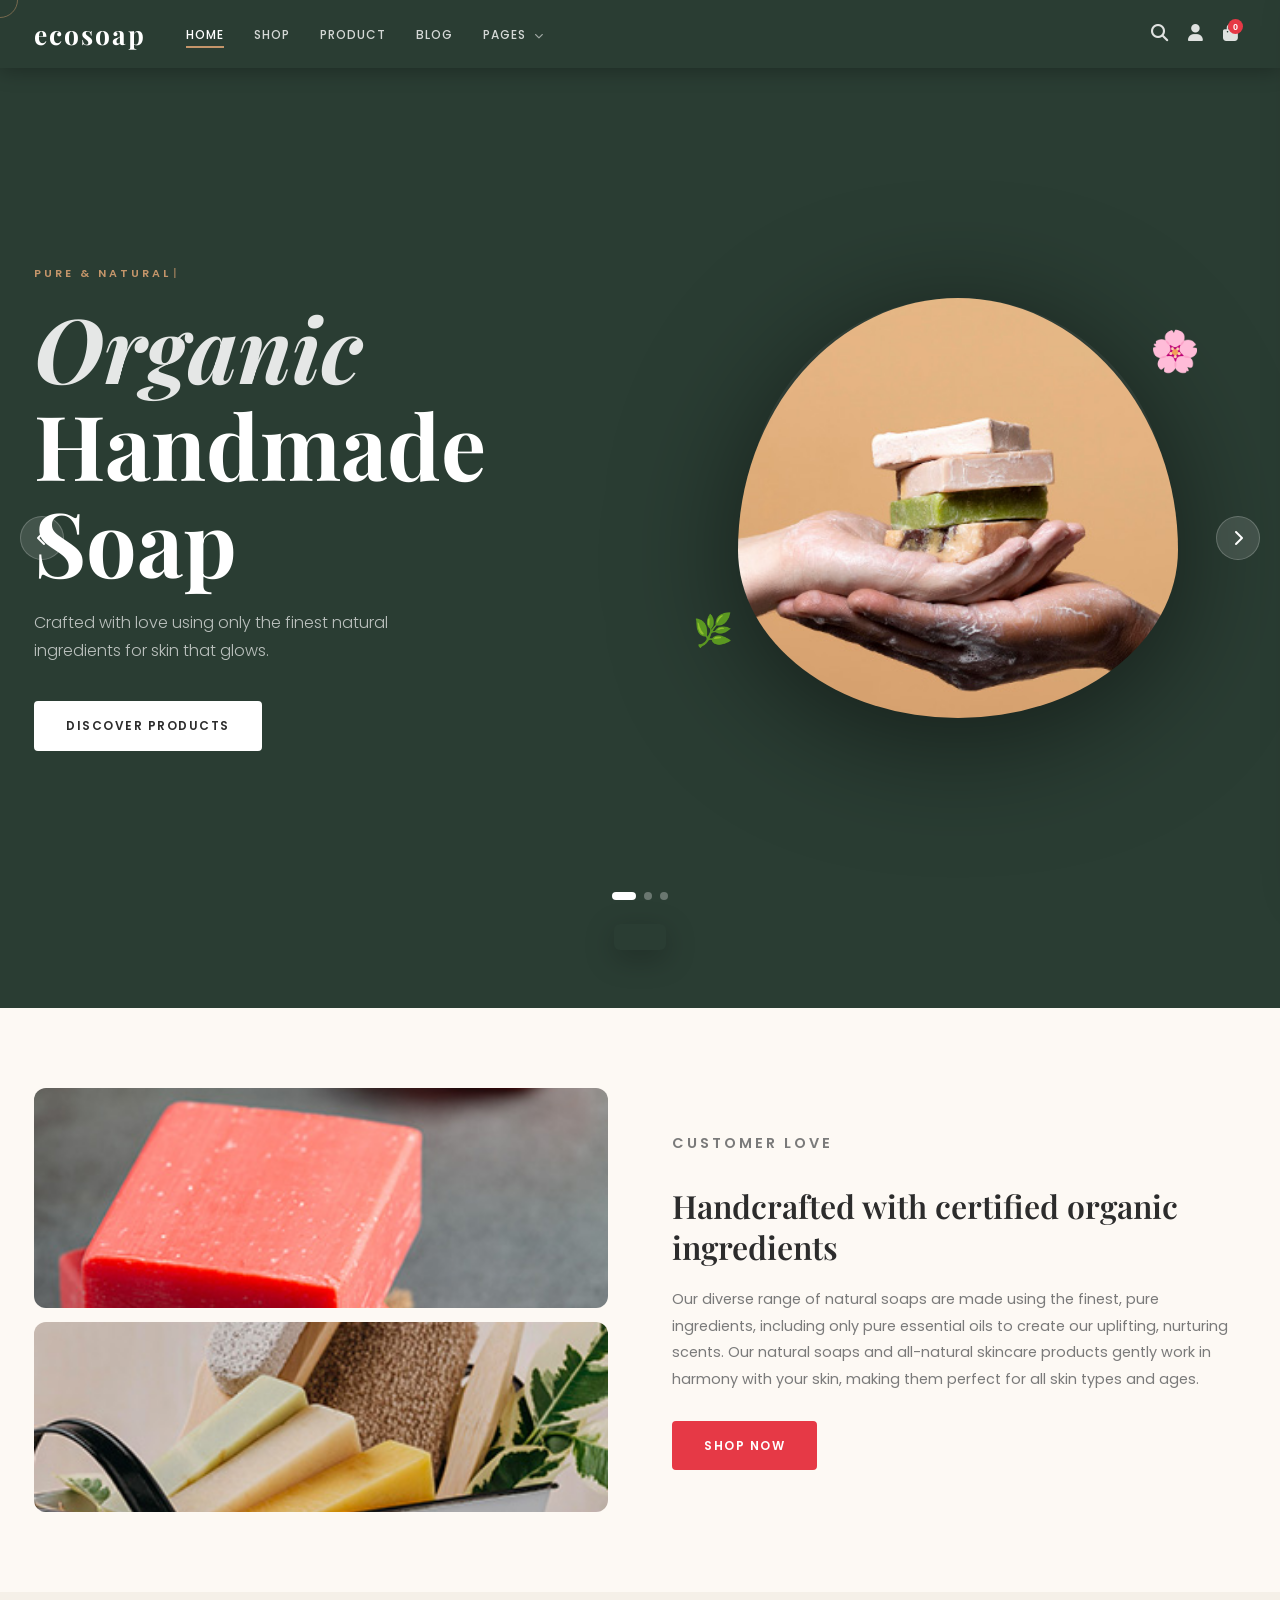
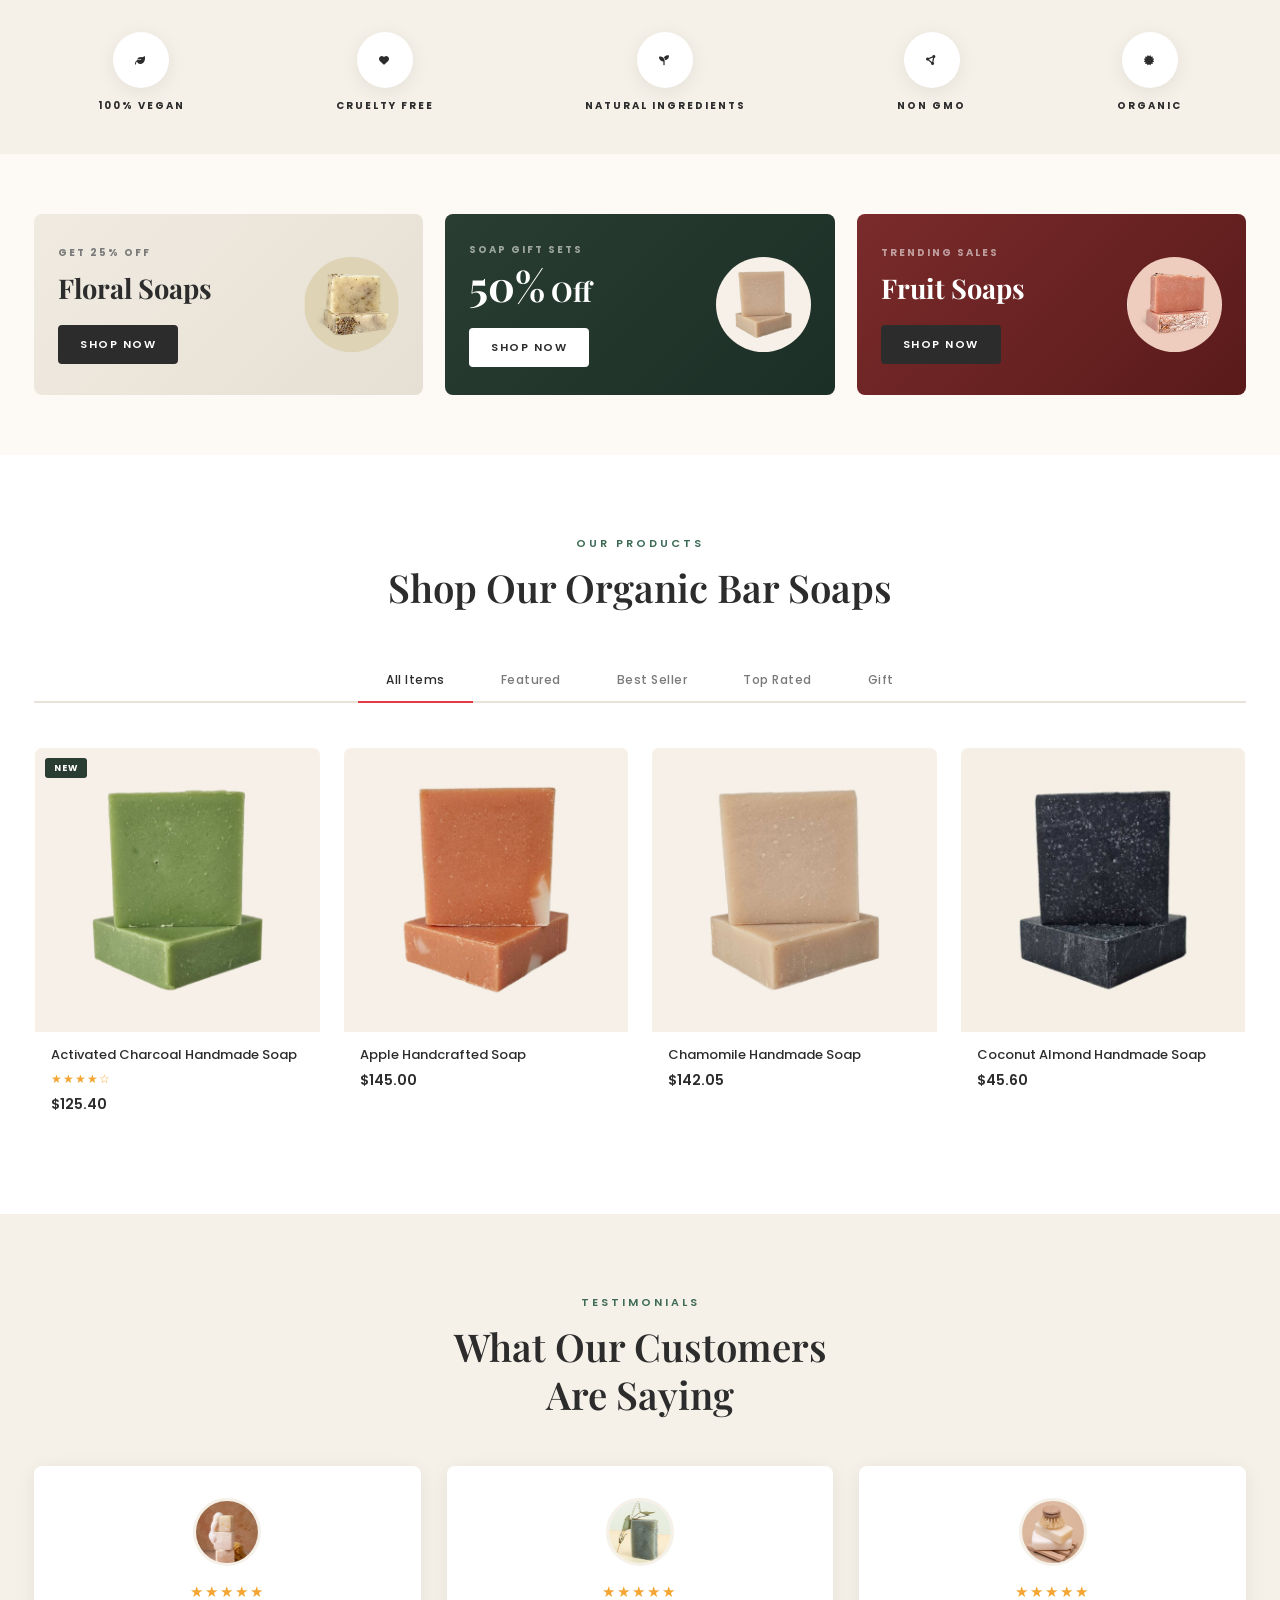
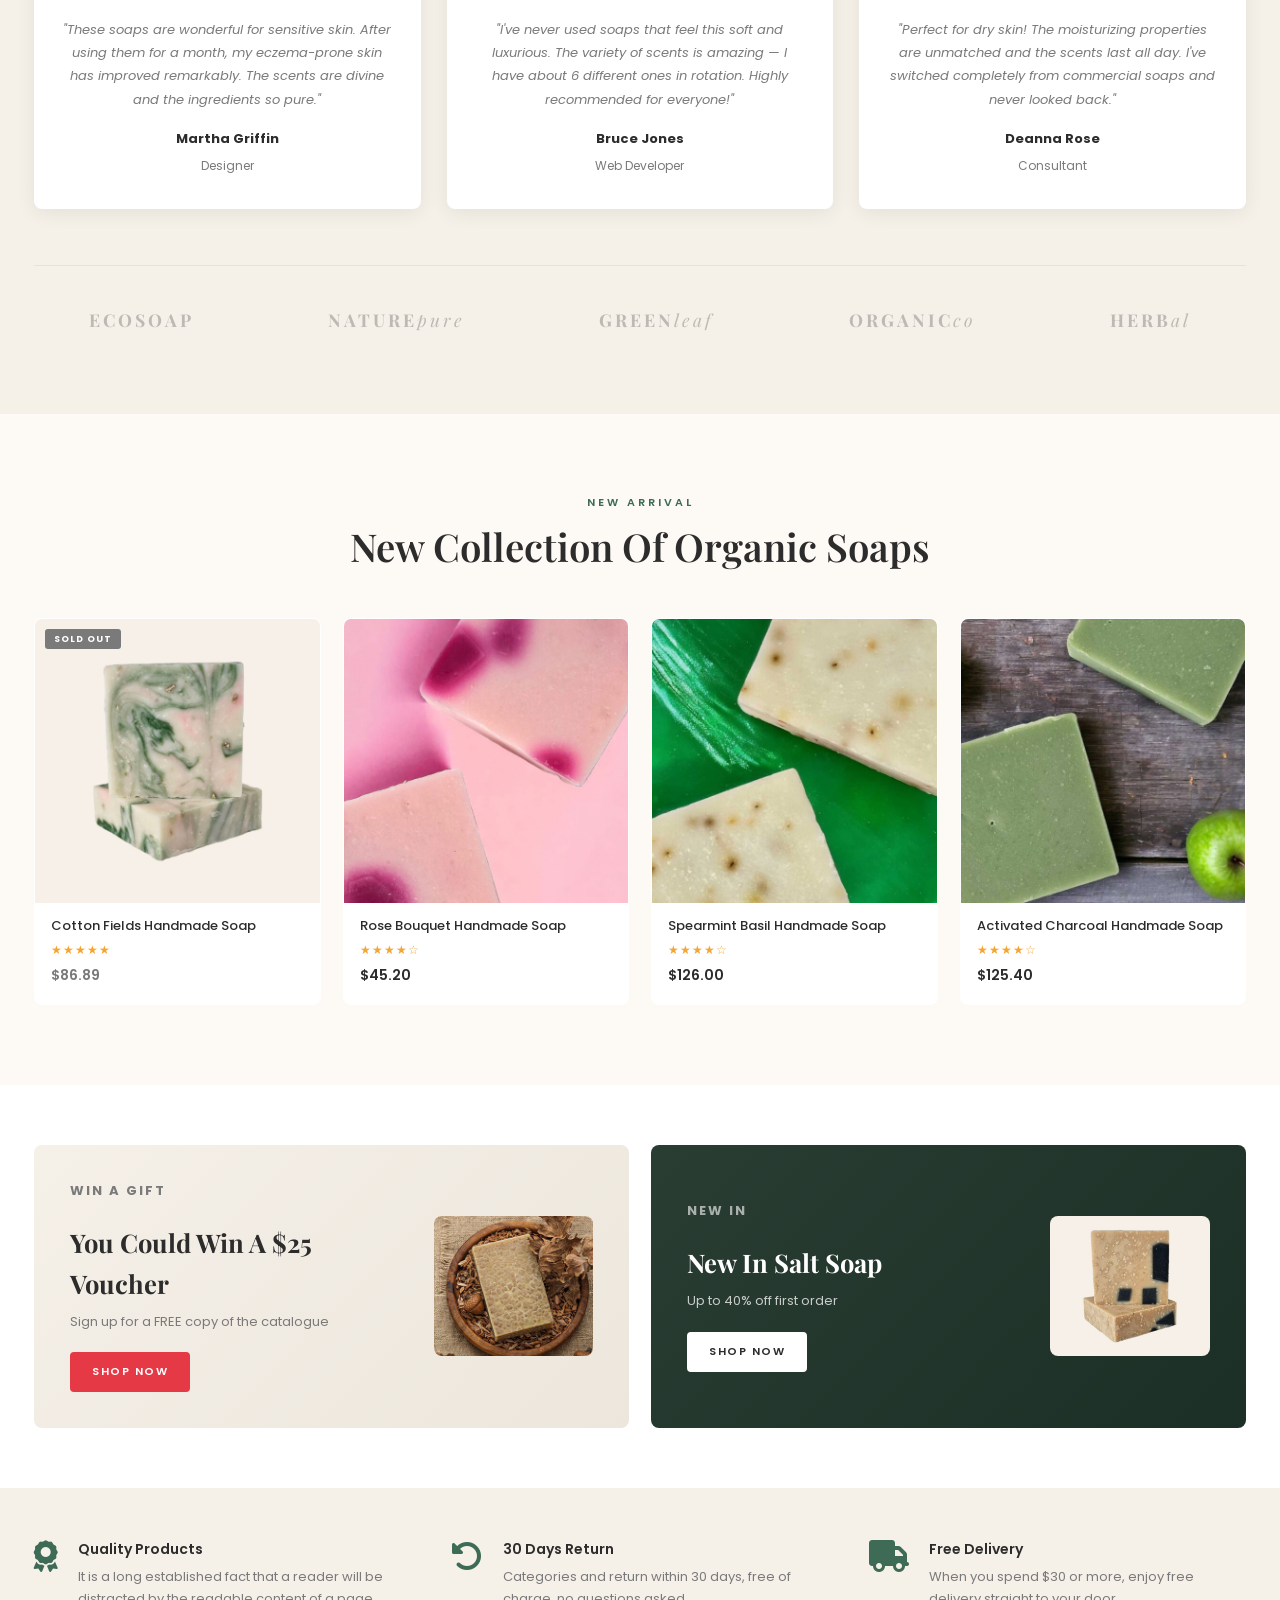
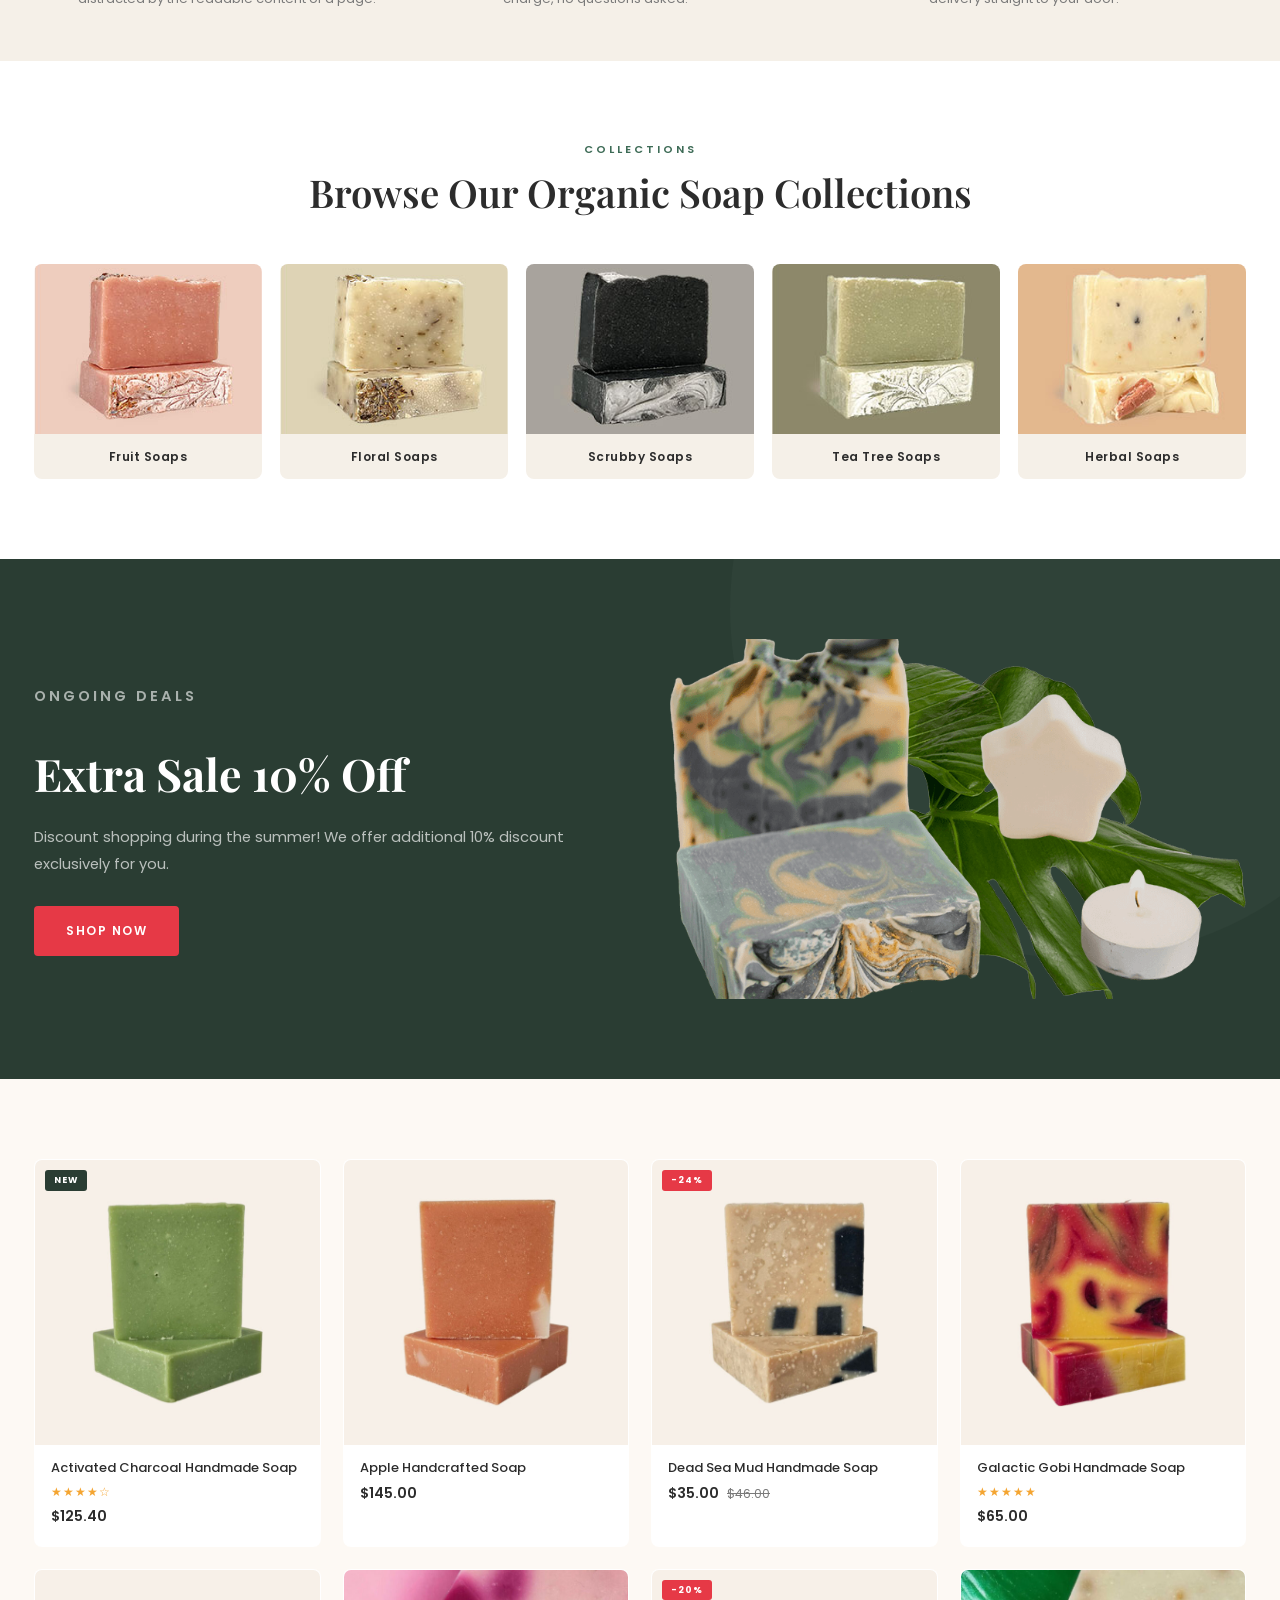
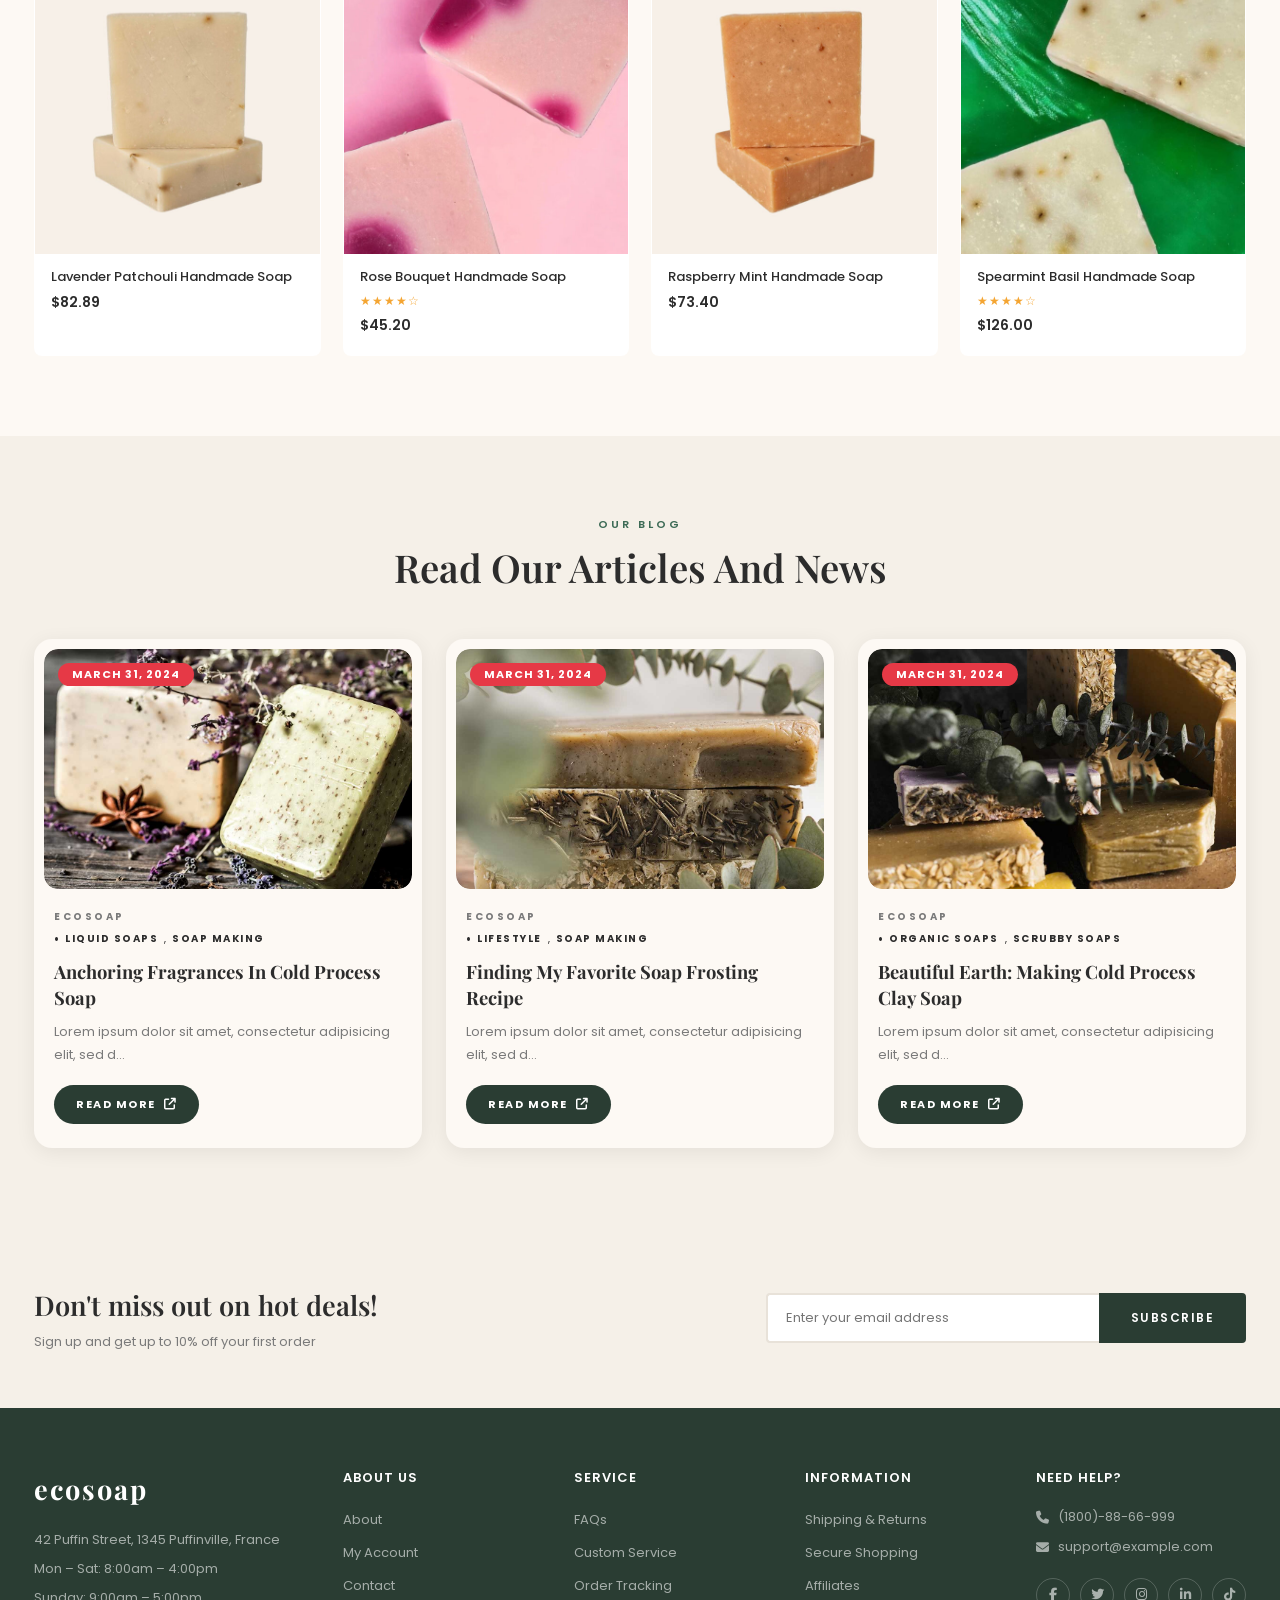
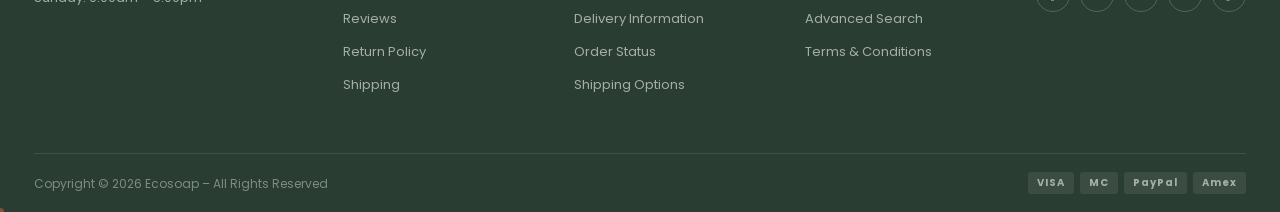
==== index.html @ 555bf568 "complete initial setup" ====
<!DOCTYPE html>
<html lang="en">
<head>
    <meta charset="UTF-8">
    <meta name="viewport" content="width=device-width, initial-scale=1.0">
    <title>Ecosoap - Handmade Organic Soap</title>
    <link href="https://fonts.googleapis.com/css2?family=Playfair+Display:ital,wght@0,400;0,600;0,700;1,400;1,600;1,700&family=Poppins:wght@300;400;500;600;700&display=swap" rel="stylesheet">
    <link rel="stylesheet" href="https://cdnjs.cloudflare.com/ajax/libs/font-awesome/6.5.0/css/all.min.css">
    <link rel="stylesheet" href="style.css">
</head>
<body>

<!-- HEADER -->
<header class="header" id="header">
    <div class="container">
        <div class="header__inner">
            <div class="header__logo">
                <a href="#">ecosoap</a>
            </div>
            <nav class="header__nav">
                <ul>
                    <li class="active"><a href="index.html">Home</a></li>
                    <li><a href="shop.html">Shop</a></li>
                    <li><a href="product.html">Product</a></li>
                    <li><a href="blog.html">Blog</a></li>
                    <li class="has-dropdown">
                        <a href="about.html">Pages <i class="fas fa-chevron-down nav-arrow"></i></a>
                        <ul class="dropdown">
                            <li><a href="about.html">About</a></li>
                            <li><a href="contact.html">Contact</a></li>
                            <li><a href="faq.html">FAQ</a></li>
                        </ul>
                    </li>
                </ul>
            </nav>
            <div class="header__actions">
                <button class="btn-icon"><i class="fas fa-search"></i></button>
                <button class="btn-icon"><i class="fas fa-user"></i></button>
                <button class="btn-icon cart-btn" id="cartToggle">
                    <i class="fas fa-shopping-bag"></i>
                    <span class="cart-count">0</span>
                </button>
            </div>
            <button class="mobile-menu-btn" id="mobileMenu"><i class="fas fa-bars"></i></button>
        </div>
    </div>
</header>

<!-- HERO -->
<section class="hero" id="hero">
    <div class="hero__bubbles" id="heroBubbles"></div>
    <div class="hero__slides">
        <div class="hero__slide active">
            <div class="hero__content container">
                <div class="hero__text">
                    <p class="hero__eyebrow">Pure &amp; Natural</p>
                    <h1 class="hero__title"><em>Organic</em><br>Handmade Soap</h1>
                    <p class="hero__subtitle">Crafted with love using only the finest natural ingredients for skin that glows.</p>
                    <a href="#shop" class="btn btn--white">Discover Products</a>
                </div>
                <div class="hero__image-wrap">
                    <div class="hero__circle"></div>
                    <img src="images/hero/h1-img-01.jpg" alt="Organic Soap" class="hero__product-img">
                    <span class="hero__decor hero__decor--flower">🌸</span>
                    <span class="hero__decor hero__decor--leaf">🌿</span>
                </div>
            </div>
        </div>
        <div class="hero__slide">
            <div class="hero__content container">
                <div class="hero__text">
                    <p class="hero__eyebrow">Weekend Promotions</p>
                    <h1 class="hero__title"><em>Naturally</em><br>For Everyone</h1>
                    <p class="hero__subtitle">Handcrafted with vegetable, coconut and olive oils, oatmeal and a variety of herbs and teas.</p>
                    <a href="#shop" class="btn btn--white">Shop Now</a>
                </div>
                <div class="hero__image-wrap">
                    <div class="hero__circle"></div>
                    <img src="images/hero/h1-img-02.jpg" alt="Organic Soap" class="hero__product-img">
                    <span class="hero__decor hero__decor--flower">🌼</span>
                    <span class="hero__decor hero__decor--leaf">🍃</span>
                </div>
            </div>
        </div>
        <div class="hero__slide">
            <div class="hero__content container">
                <div class="hero__text">
                    <p class="hero__eyebrow">New Collection</p>
                    <h1 class="hero__title"><em>Salt &amp; Clay</em><br>Soap Range</h1>
                    <p class="hero__subtitle">Our new mineral-rich collection draws deep impurities out while leaving skin silky smooth.</p>
                    <a href="#shop" class="btn btn--white">Explore Range</a>
                </div>
                <div class="hero__image-wrap">
                    <div class="hero__circle"></div>
                    <img src="images/hero/h1-img-01.jpg" alt="Salt Soap" class="hero__product-img">
                    <span class="hero__decor hero__decor--flower">🌾</span>
                    <span class="hero__decor hero__decor--leaf">🌱</span>
                </div>
            </div>
        </div>
    </div>
    <div class="hero__dots">
        <button class="dot active" data-slide="0"></button>
        <button class="dot" data-slide="1"></button>
        <button class="dot" data-slide="2"></button>
    </div>
    <button class="hero__arrow hero__arrow--prev" id="heroPrev"><i class="fas fa-chevron-left"></i></button>
    <button class="hero__arrow hero__arrow--next" id="heroNext"><i class="fas fa-chevron-right"></i></button>
</section>

<!-- ABOUT / INGREDIENTS -->
<section class="about-section">
    <div class="container">
        <div class="about-section__inner">
            <div class="about-section__images">
                <img src="images/about/ins-01.jpg" alt="Natural soap making" class="about-img about-img--top">
                <img src="images/about/ins-02.jpg" alt="Soap bars" class="about-img about-img--bottom">
            </div>
            <div class="about-section__content">
                <p class="section-label">CUSTOMER LOVE</p>
                <h2>Handcrafted with certified organic ingredients</h2>
                <p>Our diverse range of natural soaps are made using the finest, pure ingredients, including only pure essential oils to create our uplifting, nurturing scents. Our natural soaps and all-natural skincare products gently work in harmony with your skin, making them perfect for all skin types and ages.</p>
                <a href="#" class="btn btn--red">SHOP NOW</a>
            </div>
        </div>
    </div>
</section>

<!-- BADGE STRIP -->
<section class="badges-strip">
    <div class="container">
        <div class="badges-strip__inner">
            <div class="badge-item">
                <span class="badge-icon"><i class="fas fa-leaf"></i></span>
                <span>100% Vegan</span>
            </div>
            <div class="badge-item">
                <span class="badge-icon"><i class="fas fa-heart"></i></span>
                <span>Cruelty Free</span>
            </div>
            <div class="badge-item">
                <span class="badge-icon"><i class="fas fa-seedling"></i></span>
                <span>Natural Ingredients</span>
            </div>
            <div class="badge-item">
                <span class="badge-icon"><i class="fas fa-circle-nodes"></i></span>
                <span>Non GMO</span>
            </div>
            <div class="badge-item">
                <span class="badge-icon"><i class="fas fa-certificate"></i></span>
                <span>Organic</span>
            </div>
        </div>
    </div>
</section>

<!-- 3-COLUMN PROMO BANNERS -->
<section class="promo3">
    <div class="container">
        <div class="promo3__grid">
            <div class="promo3-card promo3-card--floral">
                <div class="promo3-card__content">
                    <p class="promo3-card__label">GET 25% OFF</p>
                    <h3>Floral Soaps</h3>
                    <a href="#" class="btn btn--dark btn--sm">SHOP NOW</a>
                </div>
                <div class="promo3-card__image">
                    <img src="images/categories/cate-02.jpg" alt="Floral Soaps">
                </div>
            </div>
            <div class="promo3-card promo3-card--sale">
                <div class="promo3-card__content">
                    <p class="promo3-card__label">SOAP GIFT SETS</p>
                    <h3><span class="big-off">50%</span> Off</h3>
                    <a href="#" class="btn btn--white btn--sm">SHOP NOW</a>
                </div>
                <div class="promo3-card__image">
                    <img src="images/products/p-03-600x600.jpg" alt="Soap Gift Set">
                </div>
            </div>
            <div class="promo3-card promo3-card--fruit">
                <div class="promo3-card__content">
                    <p class="promo3-card__label">TRENDING SALES</p>
                    <h3>Fruit Soaps</h3>
                    <a href="#" class="btn btn--dark btn--sm">SHOP NOW</a>
                </div>
                <div class="promo3-card__image">
                    <img src="images/categories/cate-01.jpg" alt="Fruit Soaps">
                </div>
            </div>
        </div>
    </div>
</section>

<!-- SHOP TABS -->
<section class="shop-tabs" id="shop">
    <div class="container">
        <p class="section-label text-center">OUR PRODUCTS</p>
        <h2 class="section-title text-center">Shop Our Organic Bar Soaps</h2>
        <div class="tabs">
            <button class="tab-btn active" data-tab="all">All Items</button>
            <button class="tab-btn" data-tab="featured">Featured</button>
            <button class="tab-btn" data-tab="bestseller">Best Seller</button>
            <button class="tab-btn" data-tab="toprated">Top Rated</button>
            <button class="tab-btn" data-tab="gift">Gift</button>
        </div>

        <div class="tab-pane active" data-tab-pane="all">
            <div class="products-row">
                <div class="product-card" data-name="Activated Charcoal Handmade Soap" data-price="125.40" data-img="images/products/p-01-600x600.jpg">
                    <div class="product-card__img">
                        <img src="images/products/p-01-600x600.jpg" alt="Activated Charcoal Handmade Soap">
                        <div class="product-card__overlay"><button class="btn-add-cart">Add to Cart</button></div>
                        <span class="p-badge p-badge--new">NEW</span>
                    </div>
                    <div class="product-card__info">
                        <h4>Activated Charcoal Handmade Soap</h4>
                        <div class="stars">★★★★☆</div>
                        <p class="product-price">$125.40</p>
                    </div>
                </div>
                <div class="product-card" data-name="Apple Handcrafted Soap" data-price="145.00" data-img="images/products/p-02-600x600.jpg">
                    <div class="product-card__img">
                        <img src="images/products/p-02-600x600.jpg" alt="Apple Handcrafted Soap">
                        <div class="product-card__overlay"><button class="btn-add-cart">Add to Cart</button></div>
                    </div>
                    <div class="product-card__info">
                        <h4>Apple Handcrafted Soap</h4>
                        <p class="product-price">$145.00</p>
                    </div>
                </div>
                <div class="product-card" data-name="Chamomile Handmade Soap" data-price="142.05" data-img="images/products/p-03-600x600.jpg">
                    <div class="product-card__img">
                        <img src="images/products/p-03-600x600.jpg" alt="Chamomile Handmade Soap">
                        <div class="product-card__overlay"><button class="btn-add-cart">Add to Cart</button></div>
                    </div>
                    <div class="product-card__info">
                        <h4>Chamomile Handmade Soap</h4>
                        <p class="product-price">$142.05</p>
                    </div>
                </div>
                <div class="product-card" data-name="Coconut Almond Handmade Soap" data-price="45.60" data-img="images/products/p-04-600x600.jpg">
                    <div class="product-card__img">
                        <img src="images/products/p-04-600x600.jpg" alt="Coconut Almond Handmade Soap">
                        <div class="product-card__overlay"><button class="btn-add-cart">Add to Cart</button></div>
                    </div>
                    <div class="product-card__info">
                        <h4>Coconut Almond Handmade Soap</h4>
                        <p class="product-price">$45.60</p>
                    </div>
                </div>
            </div>
        </div>

        <div class="tab-pane" data-tab-pane="featured">
            <div class="products-row">
                <div class="product-card" data-name="Lavender Patchouli Soap" data-price="82.89" data-img="images/products/p-08-600x600.jpg">
                    <div class="product-card__img">
                        <img src="images/products/p-08-600x600.jpg" alt="Lavender Patchouli Soap">
                        <div class="product-card__overlay"><button class="btn-add-cart">Add to Cart</button></div>
                    </div>
                    <div class="product-card__info">
                        <h4>Lavender Patchouli Handmade Soap</h4>
                        <div class="stars">★★★★★</div>
                        <p class="product-price">$82.89</p>
                    </div>
                </div>
                <div class="product-card" data-name="Peach Tea Handmade Soap" data-price="194.50" data-img="images/products/p-10-600x600.jpg">
                    <div class="product-card__img">
                        <img src="images/products/p-10-600x600.jpg" alt="Peach Tea Handmade Soap">
                        <div class="product-card__overlay"><button class="btn-add-cart">Add to Cart</button></div>
                        <span class="p-badge p-badge--new">NEW</span>
                    </div>
                    <div class="product-card__info">
                        <h4>Peach Tea Handmade Soap</h4>
                        <div class="stars">★★★★★</div>
                        <p class="product-price">$194.50</p>
                    </div>
                </div>
                <div class="product-card" data-name="Lilac Handmade Soap" data-price="122.60" data-img="images/products/p-10-2-600x600.jpg">
                    <div class="product-card__img">
                        <img src="images/products/p-10-2-600x600.jpg" alt="Lilac Handmade Soap">
                        <div class="product-card__overlay"><button class="btn-add-cart">Add to Cart</button></div>
                    </div>
                    <div class="product-card__info">
                        <h4>Lilac Handmade Soap</h4>
                        <p class="product-price">$122.60</p>
                    </div>
                </div>
                <div class="product-card" data-name="Tea Tree Handmade Soap" data-price="143.80" data-img="images/products/p-17-600x600.jpg">
                    <div class="product-card__img">
                        <img src="images/products/p-17-600x600.jpg" alt="Tea Tree Handmade Soap">
                        <div class="product-card__overlay"><button class="btn-add-cart">Add to Cart</button></div>
                    </div>
                    <div class="product-card__info">
                        <h4>Tea Tree Handmade Soap</h4>
                        <div class="stars">★★★☆☆</div>
                        <p class="product-price">$143.80</p>
                    </div>
                </div>
            </div>
        </div>

        <div class="tab-pane" data-tab-pane="bestseller">
            <div class="products-row">
                <div class="product-card" data-name="Galactic Gobi Handmade Soap" data-price="65.00" data-img="images/products/p-07-600x600.jpg">
                    <div class="product-card__img">
                        <img src="images/products/p-07-600x600.jpg" alt="Galactic Gobi Soap">
                        <div class="product-card__overlay"><button class="btn-add-cart">Add to Cart</button></div>
                    </div>
                    <div class="product-card__info">
                        <h4>Galactic Gobi Handmade Soap</h4>
                        <div class="stars">★★★★★</div>
                        <p class="product-price">$65.00</p>
                    </div>
                </div>
                <div class="product-card" data-name="Rose Bouquet Handmade Soap" data-price="45.20" data-img="images/products/p-14-2-600x600.jpg">
                    <div class="product-card__img">
                        <img src="images/products/p-14-2-600x600.jpg" alt="Rose Bouquet Soap">
                        <div class="product-card__overlay"><button class="btn-add-cart">Add to Cart</button></div>
                    </div>
                    <div class="product-card__info">
                        <h4>Rose Bouquet Handmade Soap</h4>
                        <div class="stars">★★★★☆</div>
                        <p class="product-price">$45.20</p>
                    </div>
                </div>
                <div class="product-card" data-name="Spearmint Basil Handmade Soap" data-price="126.00" data-img="images/products/p-15-2-600x600.jpg">
                    <div class="product-card__img">
                        <img src="images/products/p-15-2-600x600.jpg" alt="Spearmint Basil Soap">
                        <div class="product-card__overlay"><button class="btn-add-cart">Add to Cart</button></div>
                    </div>
                    <div class="product-card__info">
                        <h4>Spearmint Basil Handmade Soap</h4>
                        <div class="stars">★★★★☆</div>
                        <p class="product-price">$126.00</p>
                    </div>
                </div>
                <div class="product-card" data-name="Dead Sea Mud Handmade Soap" data-price="35.00" data-img="images/products/p-06-600x600.jpg">
                    <div class="product-card__img">
                        <img src="images/products/p-06-600x600.jpg" alt="Dead Sea Mud Soap">
                        <div class="product-card__overlay"><button class="btn-add-cart">Add to Cart</button></div>
                        <span class="p-badge p-badge--sale">-24%</span>
                    </div>
                    <div class="product-card__info">
                        <h4>Dead Sea Mud Handmade Soap</h4>
                        <p class="product-price">$35.00 <s class="old-price">$46.00</s></p>
                    </div>
                </div>
            </div>
        </div>

        <div class="tab-pane" data-tab-pane="toprated">
            <div class="products-row">
                <div class="product-card" data-name="Cotton Fields Handmade Soap" data-price="86.89" data-img="images/products/p-05-600x600.jpg">
                    <div class="product-card__img">
                        <img src="images/products/p-05-600x600.jpg" alt="Cotton Fields Soap">
                        <div class="product-card__overlay"><button class="btn-add-cart">Add to Cart</button></div>
                        <span class="p-badge p-badge--sold">SOLD OUT</span>
                    </div>
                    <div class="product-card__info">
                        <h4>Cotton Fields Handmade Soap</h4>
                        <div class="stars">★★★★★</div>
                        <p class="product-price sold-out">$86.89</p>
                    </div>
                </div>
                <div class="product-card" data-name="Raspberry Mint Handmade Soap" data-price="73.40" data-img="images/products/p-12-600x600.jpg">
                    <div class="product-card__img">
                        <img src="images/products/p-12-600x600.jpg" alt="Raspberry Mint Soap">
                        <div class="product-card__overlay"><button class="btn-add-cart">Add to Cart</button></div>
                    </div>
                    <div class="product-card__info">
                        <h4>Raspberry Mint Handmade Soap</h4>
                        <div class="stars">★★★★★</div>
                        <p class="product-price">$73.40</p>
                    </div>
                </div>
                <div class="product-card" data-name="Lightning Handcrafted Soap" data-price="23.05" data-img="images/products/p-09-600x600.jpg">
                    <div class="product-card__img">
                        <img src="images/products/p-09-600x600.jpg" alt="Lightning Handcrafted Soap">
                        <div class="product-card__overlay"><button class="btn-add-cart">Add to Cart</button></div>
                    </div>
                    <div class="product-card__info">
                        <h4>Lightning Handcrafted Soap</h4>
                        <div class="stars">★★★★★</div>
                        <p class="product-price">$23.05</p>
                    </div>
                </div>
                <div class="product-card" data-name="Grouped Organic Soap Set" data-price="143.80" data-img="images/products/p-01-2-600x600.jpg">
                    <div class="product-card__img">
                        <img src="images/products/p-01-2-600x600.jpg" alt="Grouped Soap Set">
                        <div class="product-card__overlay"><button class="btn-add-cart">Add to Cart</button></div>
                    </div>
                    <div class="product-card__info">
                        <h4>Grouped Organic Soap Set</h4>
                        <div class="stars">★★★★★</div>
                        <p class="product-price">$143.80 – $194.50</p>
                    </div>
                </div>
            </div>
        </div>

        <div class="tab-pane" data-tab-pane="gift">
            <div class="products-row">
                <div class="product-card" data-name="Organic Soap Gift Set" data-price="143.80" data-img="images/products/p-02-2-600x600.jpg">
                    <div class="product-card__img">
                        <img src="images/products/p-02-2-600x600.jpg" alt="Organic Soap Gift Set">
                        <div class="product-card__overlay"><button class="btn-add-cart">Add to Cart</button></div>
                    </div>
                    <div class="product-card__info">
                        <h4>Organic Soap Gift Set</h4>
                        <div class="stars">★★★★★</div>
                        <p class="product-price">$143.80 – $194.50</p>
                    </div>
                </div>
                <div class="product-card" data-name="Lilac Handmade Soap" data-price="122.60" data-img="images/products/p-10-600x600.jpg">
                    <div class="product-card__img">
                        <img src="images/products/p-10-600x600.jpg" alt="Lilac Handmade Soap">
                        <div class="product-card__overlay"><button class="btn-add-cart">Add to Cart</button></div>
                    </div>
                    <div class="product-card__info">
                        <h4>Lilac Handmade Soap</h4>
                        <p class="product-price">$122.60</p>
                    </div>
                </div>
                <div class="product-card" data-name="Dead Sea Mud Soap" data-price="35.00" data-img="images/products/p-06-2-600x600.jpg">
                    <div class="product-card__img">
                        <img src="images/products/p-06-2-600x600.jpg" alt="Dead Sea Mud Soap">
                        <div class="product-card__overlay"><button class="btn-add-cart">Add to Cart</button></div>
                        <span class="p-badge p-badge--sale">-24%</span>
                    </div>
                    <div class="product-card__info">
                        <h4>Dead Sea Mud Handmade Soap</h4>
                        <p class="product-price">$35.00 <s class="old-price">$46.00</s></p>
                    </div>
                </div>
                <div class="product-card" data-name="Lightning Handcrafted Soap" data-price="23.05" data-img="images/products/p-09-2-600x600.jpg">
                    <div class="product-card__img">
                        <img src="images/products/p-09-2-600x600.jpg" alt="Lightning Handcrafted Soap">
                        <div class="product-card__overlay"><button class="btn-add-cart">Add to Cart</button></div>
                    </div>
                    <div class="product-card__info">
                        <h4>Lightning Handcrafted Soap</h4>
                        <p class="product-price">$23.05</p>
                    </div>
                </div>
            </div>
        </div>
    </div>
</section>

<!-- TESTIMONIALS -->
<section class="testimonials">
    <div class="container">
        <p class="section-label text-center">TESTIMONIALS</p>
        <h2 class="section-title text-center">What Our Customers<br>Are Saying</h2>
        <div class="testimonials__grid">
            <div class="testimonial-card">
                <div class="testimonial-card__avatar">
                    <img src="images/about/img-tes-01.jpg" alt="Martha Griffin">
                </div>
                <div class="stars">★★★★★</div>
                <p>"These soaps are wonderful for sensitive skin. After using them for a month, my eczema-prone skin has improved remarkably. The scents are divine and the ingredients so pure."</p>
                <strong>Martha Griffin</strong>
                <span>Designer</span>
            </div>
            <div class="testimonial-card">
                <div class="testimonial-card__avatar">
                    <img src="images/about/img-tes-02.jpg" alt="Bruce Jones">
                </div>
                <div class="stars">★★★★★</div>
                <p>"I've never used soaps that feel this soft and luxurious. The variety of scents is amazing — I have about 6 different ones in rotation. Highly recommended for everyone!"</p>
                <strong>Bruce Jones</strong>
                <span>Web Developer</span>
            </div>
            <div class="testimonial-card">
                <div class="testimonial-card__avatar">
                    <img src="images/about/img-tes-03.jpg" alt="Deanna Rose">
                </div>
                <div class="stars">★★★★★</div>
                <p>"Perfect for dry skin! The moisturizing properties are unmatched and the scents last all day. I've switched completely from commercial soaps and never looked back."</p>
                <strong>Deanna Rose</strong>
                <span>Consultant</span>
            </div>
        </div>
        <div class="brand-logos">
            <span class="brand-logo">ECOSOAP</span>
            <span class="brand-logo">NATURE<em>pure</em></span>
            <span class="brand-logo">GREEN<em>leaf</em></span>
            <span class="brand-logo">ORGANIC<em>co</em></span>
            <span class="brand-logo">HERB<em>al</em></span>
        </div>
    </div>
</section>

<!-- NEW COLLECTION -->
<section class="new-collection">
    <div class="container">
        <p class="section-label text-center">NEW ARRIVAL</p>
        <h2 class="section-title text-center">New Collection Of Organic Soaps</h2>
        <div class="products-row">
            <div class="product-card" data-name="Cotton Fields Handmade Soap" data-price="86.89" data-img="images/products/p-05-600x600.jpg">
                <div class="product-card__img">
                    <img src="images/products/p-05-600x600.jpg" alt="Cotton Fields Soap">
                    <div class="product-card__overlay"><button class="btn-add-cart">Add to Cart</button></div>
                    <span class="p-badge p-badge--sold">SOLD OUT</span>
                </div>
                <div class="product-card__info">
                    <h4>Cotton Fields Handmade Soap</h4>
                    <div class="stars">★★★★★</div>
                    <p class="product-price sold-out">$86.89</p>
                </div>
            </div>
            <div class="product-card" data-name="Rose Bouquet Handmade Soap" data-price="45.20" data-img="images/products/p-14-2-600x600.jpg">
                <div class="product-card__img">
                    <img src="images/products/p-14-2-600x600.jpg" alt="Rose Bouquet Soap">
                    <div class="product-card__overlay"><button class="btn-add-cart">Add to Cart</button></div>
                </div>
                <div class="product-card__info">
                    <h4>Rose Bouquet Handmade Soap</h4>
                    <div class="stars">★★★★☆</div>
                    <p class="product-price">$45.20</p>
                </div>
            </div>
            <div class="product-card" data-name="Spearmint Basil Handmade Soap" data-price="126.00" data-img="images/products/p-15-2-600x600.jpg">
                <div class="product-card__img">
                    <img src="images/products/p-15-2-600x600.jpg" alt="Spearmint Basil Soap">
                    <div class="product-card__overlay"><button class="btn-add-cart">Add to Cart</button></div>
                </div>
                <div class="product-card__info">
                    <h4>Spearmint Basil Handmade Soap</h4>
                    <div class="stars">★★★★☆</div>
                    <p class="product-price">$126.00</p>
                </div>
            </div>
            <div class="product-card" data-name="Activated Charcoal Handmade Soap" data-price="125.40" data-img="images/products/p-01-2-600x600.jpg">
                <div class="product-card__img">
                    <img src="images/products/p-01-2-600x600.jpg" alt="Activated Charcoal Soap">
                    <div class="product-card__overlay"><button class="btn-add-cart">Add to Cart</button></div>
                </div>
                <div class="product-card__info">
                    <h4>Activated Charcoal Handmade Soap</h4>
                    <div class="stars">★★★★☆</div>
                    <p class="product-price">$125.40</p>
                </div>
            </div>
        </div>
    </div>
</section>

<!-- 2-COLUMN PROMO BANNERS -->
<section class="promo2">
    <div class="container">
        <div class="promo2__grid">
            <div class="promo2-card promo2-card--light">
                <div class="promo2-card__content">
                    <p class="promo2-card__label">WIN A GIFT</p>
                    <h3>You Could Win A $25 Voucher</h3>
                    <p>Sign up for a FREE copy of the catalogue</p>
                    <a href="#" class="btn btn--red btn--sm">SHOP NOW</a>
                </div>
                <div class="promo2-card__image">
                    <img src="images/about/ins-04.jpg" alt="Win a voucher">
                </div>
            </div>
            <div class="promo2-card promo2-card--dark">
                <div class="promo2-card__content">
                    <p class="promo2-card__label" style="color:rgba(255,255,255,0.6)">NEW IN</p>
                    <h3 style="color:#fff">New In Salt Soap</h3>
                    <p style="color:rgba(255,255,255,0.75)">Up to 40% off first order</p>
                    <a href="#" class="btn btn--white btn--sm">SHOP NOW</a>
                </div>
                <div class="promo2-card__image">
                    <img src="images/products/p-06-600x600.jpg" alt="Salt Soap">
                </div>
            </div>
        </div>
    </div>
</section>

<!-- SERVICE STRIP -->
<section class="services">
    <div class="container">
        <div class="services__grid">
            <div class="service-item">
                <i class="fas fa-award service-icon"></i>
                <div>
                    <h4>Quality Products</h4>
                    <p>It is a long established fact that a reader will be distracted by the readable content of a page.</p>
                </div>
            </div>
            <div class="service-item">
                <i class="fas fa-rotate-left service-icon"></i>
                <div>
                    <h4>30 Days Return</h4>
                    <p>Categories and return within 30 days, free of charge, no questions asked.</p>
                </div>
            </div>
            <div class="service-item">
                <i class="fas fa-truck service-icon"></i>
                <div>
                    <h4>Free Delivery</h4>
                    <p>When you spend $30 or more, enjoy free delivery straight to your door.</p>
                </div>
            </div>
        </div>
    </div>
</section>

<!-- CATEGORY GRID -->
<section class="categories">
    <div class="container">
        <p class="section-label text-center">COLLECTIONS</p>
        <h2 class="section-title text-center">Browse Our Organic Soap Collections</h2>
        <div class="categories__grid">
            <div class="category-card">
                <div class="category-card__img">
                    <img src="images/categories/cate-01.jpg" alt="Fruit Soaps">
                </div>
                <div class="category-card__label">Fruit Soaps</div>
            </div>
            <div class="category-card">
                <div class="category-card__img">
                    <img src="images/categories/cate-02.jpg" alt="Floral Soaps">
                </div>
                <div class="category-card__label">Floral Soaps</div>
            </div>
            <div class="category-card">
                <div class="category-card__img">
                    <img src="images/categories/cate-03.jpg" alt="Scrubby Soaps">
                </div>
                <div class="category-card__label">Scrubby Soaps</div>
            </div>
            <div class="category-card">
                <div class="category-card__img">
                    <img src="images/categories/cate-04.jpg" alt="Tea Tree Soaps">
                </div>
                <div class="category-card__label">Tea Tree Soaps</div>
            </div>
            <div class="category-card">
                <div class="category-card__img">
                    <img src="images/categories/cate-05.jpg" alt="Herbal Soaps">
                </div>
                <div class="category-card__label">Herbal Soaps</div>
            </div>
        </div>
    </div>
</section>

<!-- EXTRA SALE BANNER -->
<section class="extra-sale">
    <div class="container">
        <div class="extra-sale__inner">
            <div class="extra-sale__content">
                <p class="section-label" style="color:rgba(255,255,255,0.6)">ONGOING DEALS</p>
                <h2>Extra Sale 10% Off</h2>
                <p>Discount shopping during the summer! We offer additional 10% discount exclusively for you.</p>
                <a href="#" class="btn btn--red">SHOP NOW</a>
            </div>
            <div class="extra-sale__image">
                <img src="images/hero/h1-img-sale.png" alt="Extra Sale Soaps">
            </div>
        </div>
    </div>
</section>

<!-- PRODUCTS FULL GRID -->
<section class="products-full">
    <div class="container">
        <div class="products-full__grid">
            <div class="product-card" data-name="Activated Charcoal Handmade Soap" data-price="125.40" data-img="images/products/p-01-600x600.jpg">
                <div class="product-card__img">
                    <img src="images/products/p-01-600x600.jpg" alt="Activated Charcoal Soap">
                    <div class="product-card__overlay"><button class="btn-add-cart">Add to Cart</button></div>
                    <span class="p-badge p-badge--new">NEW</span>
                </div>
                <div class="product-card__info">
                    <h4>Activated Charcoal Handmade Soap</h4>
                    <div class="stars">★★★★☆</div>
                    <p class="product-price">$125.40</p>
                </div>
            </div>
            <div class="product-card" data-name="Apple Handcrafted Soap" data-price="145.00" data-img="images/products/p-02-600x600.jpg">
                <div class="product-card__img">
                    <img src="images/products/p-02-600x600.jpg" alt="Apple Handcrafted Soap">
                    <div class="product-card__overlay"><button class="btn-add-cart">Add to Cart</button></div>
                </div>
                <div class="product-card__info">
                    <h4>Apple Handcrafted Soap</h4>
                    <p class="product-price">$145.00</p>
                </div>
            </div>
            <div class="product-card" data-name="Dead Sea Mud Handmade Soap" data-price="35.00" data-img="images/products/p-06-600x600.jpg">
                <div class="product-card__img">
                    <img src="images/products/p-06-600x600.jpg" alt="Dead Sea Mud Soap">
                    <div class="product-card__overlay"><button class="btn-add-cart">Add to Cart</button></div>
                    <span class="p-badge p-badge--sale">-24%</span>
                </div>
                <div class="product-card__info">
                    <h4>Dead Sea Mud Handmade Soap</h4>
                    <p class="product-price">$35.00 <s class="old-price">$46.00</s></p>
                </div>
            </div>
            <div class="product-card" data-name="Galactic Gobi Handmade Soap" data-price="65.00" data-img="images/products/p-07-600x600.jpg">
                <div class="product-card__img">
                    <img src="images/products/p-07-600x600.jpg" alt="Galactic Gobi Soap">
                    <div class="product-card__overlay"><button class="btn-add-cart">Add to Cart</button></div>
                </div>
                <div class="product-card__info">
                    <h4>Galactic Gobi Handmade Soap</h4>
                    <div class="stars">★★★★★</div>
                    <p class="product-price">$65.00</p>
                </div>
            </div>
            <div class="product-card" data-name="Lavender Patchouli Handmade Soap" data-price="82.89" data-img="images/products/p-08-600x600.jpg">
                <div class="product-card__img">
                    <img src="images/products/p-08-600x600.jpg" alt="Lavender Patchouli Soap">
                    <div class="product-card__overlay"><button class="btn-add-cart">Add to Cart</button></div>
                </div>
                <div class="product-card__info">
                    <h4>Lavender Patchouli Handmade Soap</h4>
                    <p class="product-price">$82.89</p>
                </div>
            </div>
            <div class="product-card" data-name="Rose Bouquet Handmade Soap" data-price="45.20" data-img="images/products/p-14-2-600x600.jpg">
                <div class="product-card__img">
                    <img src="images/products/p-14-2-600x600.jpg" alt="Rose Bouquet Soap">
                    <div class="product-card__overlay"><button class="btn-add-cart">Add to Cart</button></div>
                </div>
                <div class="product-card__info">
                    <h4>Rose Bouquet Handmade Soap</h4>
                    <div class="stars">★★★★☆</div>
                    <p class="product-price">$45.20</p>
                </div>
            </div>
            <div class="product-card" data-name="Variable Soap Bundle" data-price="99.00" data-img="images/products/p-12-600x600.jpg">
                <div class="product-card__img">
                    <img src="images/products/p-12-600x600.jpg" alt="Variable Soap Bundle">
                    <div class="product-card__overlay"><button class="btn-add-cart">Add to Cart</button></div>
                    <span class="p-badge p-badge--sale">-20%</span>
                </div>
                <div class="product-card__info">
                    <h4>Raspberry Mint Handmade Soap</h4>
                    <p class="product-price">$73.40</p>
                </div>
            </div>
            <div class="product-card" data-name="Spearmint Basil Handmade Soap" data-price="126.00" data-img="images/products/p-15-2-600x600.jpg">
                <div class="product-card__img">
                    <img src="images/products/p-15-2-600x600.jpg" alt="Spearmint Basil Soap">
                    <div class="product-card__overlay"><button class="btn-add-cart">Add to Cart</button></div>
                </div>
                <div class="product-card__info">
                    <h4>Spearmint Basil Handmade Soap</h4>
                    <div class="stars">★★★★☆</div>
                    <p class="product-price">$126.00</p>
                </div>
            </div>
        </div>
    </div>
</section>

<!-- BLOG -->
<section class="blog">
    <div class="container">
        <p class="section-label text-center">OUR BLOG</p>
        <h2 class="section-title text-center">Read Our Articles And News</h2>
        <div class="blog__grid">
            <div class="blog-card">
                <div class="blog-card__image">
                    <img src="images/blog/blog-01.jpg" alt="Anchoring Fragrances in Cold Process Soap">
                    <span class="blog-date">March 31, 2024</span>
                </div>
                <div class="blog-card__content">
                    <span class="blog-author">Ecosoap</span>
                    <div class="blog-cats">
                        <span class="blog-cat">Liquid Soaps</span>
                        <span class="blog-cat">Soap Making</span>
                    </div>
                    <h3><a href="#">Anchoring Fragrances In Cold Process Soap</a></h3>
                    <p>Lorem ipsum dolor sit amet, consectetur adipisicing elit, sed d...</p>
                    <a href="#" class="read-more">READ MORE <i class="fas fa-arrow-up-right-from-square"></i></a>
                </div>
            </div>
            <div class="blog-card">
                <div class="blog-card__image">
                    <img src="images/blog/blog-02.jpg" alt="Finding My Favorite Soap Frosting Recipe">
                    <span class="blog-date">March 31, 2024</span>
                </div>
                <div class="blog-card__content">
                    <span class="blog-author">Ecosoap</span>
                    <div class="blog-cats">
                        <span class="blog-cat">Lifestyle</span>
                        <span class="blog-cat">Soap Making</span>
                    </div>
                    <h3><a href="#">Finding My Favorite Soap Frosting Recipe</a></h3>
                    <p>Lorem ipsum dolor sit amet, consectetur adipisicing elit, sed d...</p>
                    <a href="#" class="read-more">READ MORE <i class="fas fa-arrow-up-right-from-square"></i></a>
                </div>
            </div>
            <div class="blog-card">
                <div class="blog-card__image">
                    <img src="images/blog/blog-03.jpg" alt="Beautiful Earth: Making Cold Process Clay Soap">
                    <span class="blog-date">March 31, 2024</span>
                </div>
                <div class="blog-card__content">
                    <span class="blog-author">Ecosoap</span>
                    <div class="blog-cats">
                        <span class="blog-cat">Organic Soaps</span>
                        <span class="blog-cat">Scrubby Soaps</span>
                    </div>
                    <h3><a href="#">Beautiful Earth: Making Cold Process Clay Soap</a></h3>
                    <p>Lorem ipsum dolor sit amet, consectetur adipisicing elit, sed d...</p>
                    <a href="#" class="read-more">READ MORE <i class="fas fa-arrow-up-right-from-square"></i></a>
                </div>
            </div>
        </div>
    </div>
</section>

<!-- NEWSLETTER -->
<section class="newsletter">
    <div class="container">
        <div class="newsletter__inner">
            <div class="newsletter__text">
                <h3>Don't miss out on hot deals!</h3>
                <p>Sign up and get up to 10% off your first order</p>
            </div>
            <form class="newsletter__form" id="newsletterForm">
                <input type="email" placeholder="Enter your email address" class="newsletter-input" required>
                <button type="submit" class="btn btn--green">SUBSCRIBE</button>
            </form>
        </div>
    </div>
</section>

<!-- FOOTER -->
<footer class="footer">
    <div class="container">
        <div class="footer__main">
            <div class="footer__brand">
                <div class="footer__logo">ecosoap</div>
                <p>42 Puffin Street, 1345 Puffinville, France</p>
                <p>Mon – Sat: 8:00am – 4:00pm</p>
                <p>Sunday: 9:00am – 5:00pm</p>
            </div>
            <div class="footer__col">
                <h4>About Us</h4>
                <ul>
                    <li><a href="#">About</a></li>
                    <li><a href="#">My Account</a></li>
                    <li><a href="#">Contact</a></li>
                    <li><a href="#">Reviews</a></li>
                    <li><a href="#">Return Policy</a></li>
                    <li><a href="#">Shipping</a></li>
                </ul>
            </div>
            <div class="footer__col">
                <h4>Service</h4>
                <ul>
                    <li><a href="#">FAQs</a></li>
                    <li><a href="#">Custom Service</a></li>
                    <li><a href="#">Order Tracking</a></li>
                    <li><a href="#">Delivery Information</a></li>
                    <li><a href="#">Order Status</a></li>
                    <li><a href="#">Shipping Options</a></li>
                </ul>
            </div>
            <div class="footer__col">
                <h4>Information</h4>
                <ul>
                    <li><a href="#">Shipping &amp; Returns</a></li>
                    <li><a href="#">Secure Shopping</a></li>
                    <li><a href="#">Affiliates</a></li>
                    <li><a href="#">Advanced Search</a></li>
                    <li><a href="#">Terms &amp; Conditions</a></li>
                </ul>
            </div>
            <div class="footer__col">
                <h4>Need Help?</h4>
                <p class="footer__contact"><i class="fas fa-phone"></i> (1800)-88-66-999</p>
                <p class="footer__contact"><i class="fas fa-envelope"></i> support@example.com</p>
                <div class="footer__social">
                    <a href="#"><i class="fab fa-facebook-f"></i></a>
                    <a href="#"><i class="fab fa-twitter"></i></a>
                    <a href="#"><i class="fab fa-instagram"></i></a>
                    <a href="#"><i class="fab fa-linkedin-in"></i></a>
                    <a href="#"><i class="fab fa-tiktok"></i></a>
                </div>
            </div>
        </div>
        <div class="footer__bottom">
            <p>Copyright &copy; 2026 Ecosoap &ndash; All Rights Reserved</p>
            <div class="payment-icons">
                <span>VISA</span><span>MC</span><span>PayPal</span><span>Amex</span>
            </div>
        </div>
    </div>
</footer>

<!-- CART SIDEBAR -->
<div class="cart-sidebar" id="cartSidebar">
    <div class="cart-sidebar__header">
        <h3>Shopping Cart</h3>
        <button id="cartClose"><i class="fas fa-times"></i></button>
    </div>
    <div class="cart-sidebar__body" id="cartBody">
        <p class="cart-empty">Your cart is currently empty.</p>
    </div>
    <div class="cart-sidebar__footer">
        <div class="cart-total">Total: <strong id="cartTotal">$0.00</strong></div>
        <a href="#" class="btn btn--green btn--full">Proceed to Checkout</a>
    </div>
</div>
<div class="cart-overlay" id="cartOverlay"></div>

<div class="toast" id="toast"></div>
<button class="scroll-top" id="scrollTop"><i class="fas fa-chevron-up"></i></button>

<!-- Custom cursor (desktop only) -->
<div class="cursor-dot" id="cursorDot"></div>
<div class="cursor-ring" id="cursorRing"></div>

<script src="script.js"></script>
</body>
</html>
---- style.css ----
/* ==========================================
   ECOSOAP — style.css
   ========================================== */

:root {
    --green-dark:   #2a3d33;
    --green-med:    #3d6b56;
    --green-light:  #5a8a6f;
    --beige:        #f5f0e8;
    --cream:        #fdf9f4;
    --brown:        #c4956a;
    --red:          #e63946;
    --text:         #2c2c2c;
    --muted:        #7a7a7a;
    --border:       #e8e2d9;
    --white:        #ffffff;
    --shadow:       0 4px 20px rgba(0,0,0,0.07);
    --shadow-lg:    0 10px 40px rgba(0,0,0,0.14);
    --radius:       8px;
    --tr:           all 0.3s ease;
}

*, *::before, *::after { margin: 0; padding: 0; box-sizing: border-box; }
html { scroll-behavior: smooth; }

body {
    font-family: 'Poppins', sans-serif;
    color: var(--text);
    background: var(--cream);
    line-height: 1.6;
    font-size: 15px;
}

img { max-width: 100%; height: auto; display: block; object-fit: cover; }
a { text-decoration: none; color: inherit; }
ul { list-style: none; }

.container { max-width: 1260px; margin: 0 auto; padding: 0 24px; }

section { padding: 80px 0; }

.section-label {
    font-size: 11px;
    font-weight: 600;
    letter-spacing: 3px;
    text-transform: uppercase;
    color: var(--green-med);
    margin-bottom: 10px;
    display: block;
}

.section-title {
    font-family: 'Playfair Display', serif;
    font-size: clamp(1.8rem, 3vw, 2.5rem);
    font-weight: 600;
    color: var(--text);
    margin-bottom: 48px;
    line-height: 1.25;
}

.text-center { text-align: center; }

/* ---- BUTTONS ---- */
.btn {
    display: inline-block;
    padding: 13px 30px;
    font-family: 'Poppins', sans-serif;
    font-size: 12px;
    font-weight: 600;
    letter-spacing: 1.5px;
    text-transform: uppercase;
    border-radius: 4px;
    cursor: pointer;
    border: 2px solid transparent;
    transition: var(--tr);
}
.btn--red    { background: var(--red);       color: #fff; border-color: var(--red); }
.btn--red:hover { background: #c82333; border-color: #c82333; }
.btn--green  { background: var(--green-dark); color: #fff; border-color: var(--green-dark); }
.btn--green:hover { background: var(--green-med); border-color: var(--green-med); }
.btn--white  { background: #fff; color: var(--text); border-color: #fff; }
.btn--white:hover { background: var(--beige); }
.btn--dark   { background: var(--text); color: #fff; border-color: var(--text); }
.btn--dark:hover { background: #444; border-color: #444; }
.btn--outline { background: transparent; color: var(--green-dark); border-color: var(--green-dark); }
.btn--outline:hover { background: var(--green-dark); color: #fff; }
.btn--sm  { padding: 9px 20px; font-size: 11px; }
.btn--full { width: 100%; text-align: center; display: block; }

/* =============================================
   HEADER
   ============================================= */
.header {
    background: var(--green-dark);
    position: sticky;
    top: 0;
    z-index: 900;
    box-shadow: 0 2px 20px rgba(0,0,0,0.3);
}

.header__inner {
    display: flex;
    align-items: center;
    height: 68px;
    gap: 40px;
}

.header__logo a {
    font-family: 'Playfair Display', serif;
    font-size: 1.65rem;
    font-weight: 700;
    letter-spacing: 2px;
    color: #fff;
}

.header__nav { flex: 1; }
.header__nav ul { display: flex; gap: 30px; }
.header__nav ul li a {
    color: rgba(255,255,255,0.8);
    font-size: 12px;
    font-weight: 500;
    letter-spacing: 1px;
    text-transform: uppercase;
    transition: var(--tr);
    padding-bottom: 3px;
    border-bottom: 2px solid transparent;
}
.header__nav ul li a:hover,
.header__nav ul li.active a {
    color: #fff;
    border-bottom-color: var(--brown);
}

.header__actions { display: flex; align-items: center; gap: 4px; }
.btn-icon {
    background: none; border: none; color: rgba(255,255,255,0.85);
    font-size: 17px; padding: 8px; cursor: pointer;
    transition: var(--tr); position: relative;
}
.btn-icon:hover { color: #fff; }

.cart-btn { position: relative; }
.cart-count {
    position: absolute;
    top: 3px; right: 3px;
    background: var(--red);
    color: #fff;
    font-size: 9px; font-weight: 700;
    width: 15px; height: 15px;
    border-radius: 50%;
    display: flex; align-items: center; justify-content: center;
}

.mobile-menu-btn {
    display: none;
    background: none; border: none;
    color: #fff; font-size: 20px; cursor: pointer;
    margin-left: auto;
    padding: 6px;
    flex-shrink: 0;
}

/* ---- NAV DROPDOWN ---- */
.header__nav ul li { position: relative; }

.header__nav ul li > a .nav-arrow {
    font-size: 9px;
    margin-left: 4px;
    opacity: 0.7;
    transition: transform 0.25s ease;
    display: inline-block;
}

.dropdown {
    position: absolute;
    top: calc(100% + 14px);
    left: 50%;
    transform: translateX(-50%) translateY(6px);
    background: var(--green-dark);
    min-width: 170px;
    border-radius: 6px;
    box-shadow: 0 12px 36px rgba(0,0,0,0.35);
    padding: 8px 0;
    opacity: 0;
    pointer-events: none;
    transition: opacity 0.22s ease, transform 0.22s ease;
    z-index: 500;
    border-top: 3px solid var(--brown);
}
.dropdown::before {
    content: '';
    position: absolute;
    top: -9px; left: 50%;
    transform: translateX(-50%);
    border: 5px solid transparent;
    border-bottom-color: var(--brown);
}
.dropdown li { display: block; }
.dropdown li a {
    display: block;
    padding: 10px 20px;
    font-size: 12px;
    color: rgba(255,255,255,0.78) !important;
    border-bottom: none !important;
    letter-spacing: 0.5px;
    transition: var(--tr);
    white-space: nowrap;
}
.dropdown li a:hover {
    color: #fff !important;
    background: rgba(255,255,255,0.07);
    padding-left: 26px;
}

.has-dropdown:hover .dropdown,
.has-dropdown:focus-within .dropdown {
    opacity: 1;
    pointer-events: all;
    transform: translateX(-50%) translateY(0);
}
.has-dropdown:hover > a .nav-arrow {
    transform: rotate(180deg);
}

/* ---- PAGE HERO (inner pages) ---- */
.page-hero {
    background: var(--green-dark);
    padding: 60px 0;
    text-align: center;
    position: relative;
    overflow: hidden;
}
.page-hero::before {
    content: '';
    position: absolute;
    inset: 0;
    background: radial-gradient(ellipse at 30% 60%, rgba(90,138,111,0.2) 0%, transparent 60%);
}
.page-hero h1 {
    font-family: 'Playfair Display', serif;
    font-size: clamp(2rem,4vw,3rem);
    font-weight: 700;
    color: #fff;
    margin-bottom: 10px;
    position: relative;
}
.breadcrumb {
    display: flex;
    align-items: center;
    justify-content: center;
    gap: 8px;
    font-size: 13px;
    color: rgba(255,255,255,0.55);
    position: relative;
}
.breadcrumb a { color: rgba(255,255,255,0.55); transition: var(--tr); }
.breadcrumb a:hover { color: #fff; }
.breadcrumb span { color: rgba(255,255,255,0.35); }

/* ---- SHOP PAGE ---- */
.shop-layout {
    display: grid;
    grid-template-columns: 260px 1fr;
    gap: 36px;
    align-items: start;
}
.shop-sidebar {
    background: #fff;
    border-radius: var(--radius);
    padding: 24px;
    position: sticky;
    top: 88px;
    box-shadow: var(--shadow);
}
.sidebar-section { margin-bottom: 28px; }
.sidebar-section:last-child { margin-bottom: 0; }
.sidebar-title {
    font-size: 13px; font-weight: 700;
    letter-spacing: 1px; text-transform: uppercase;
    color: var(--text);
    margin-bottom: 14px;
    padding-bottom: 10px;
    border-bottom: 1px solid var(--border);
}
.sidebar-cats li {
    margin-bottom: 8px;
}
.sidebar-cats li a {
    display: flex; justify-content: space-between; align-items: center;
    font-size: 13px; color: var(--muted);
    transition: var(--tr);
}
.sidebar-cats li a:hover { color: var(--green-dark); padding-left: 4px; }
.sidebar-cats li a span {
    background: var(--beige);
    font-size: 10px; font-weight: 600;
    padding: 2px 7px; border-radius: 20px;
    color: var(--muted);
}
.price-range { margin-top: 10px; }
.price-range input[type=range] {
    width: 100%; accent-color: var(--green-dark);
    cursor: pointer;
}
.price-range .range-labels {
    display: flex; justify-content: space-between;
    font-size: 12px; color: var(--muted); margin-top: 6px;
}
.color-swatches { display: flex; gap: 10px; flex-wrap: wrap; margin-top: 4px; }
.color-swatch {
    width: 24px; height: 24px;
    border-radius: 50%;
    cursor: pointer;
    border: 2px solid transparent;
    transition: var(--tr);
}
.color-swatch:hover,
.color-swatch.active { border-color: var(--text); transform: scale(1.1); }
.shop-toolbar {
    display: flex; align-items: center;
    justify-content: space-between;
    margin-bottom: 24px;
    flex-wrap: wrap;
    gap: 12px;
}
.shop-toolbar p { font-size: 13px; color: var(--muted); }
.sort-select {
    padding: 8px 14px;
    border: 1px solid var(--border);
    border-radius: 4px;
    font-family: 'Poppins', sans-serif;
    font-size: 12px;
    color: var(--text);
    background: #fff;
    cursor: pointer;
    outline: none;
}
.view-toggle { display: flex; gap: 4px; }
.view-btn {
    background: none; border: 1px solid var(--border);
    padding: 7px 10px; border-radius: 4px;
    color: var(--muted); cursor: pointer;
    transition: var(--tr);
}
.view-btn.active, .view-btn:hover {
    background: var(--green-dark); color: #fff; border-color: var(--green-dark);
}
.shop-pagination {
    display: flex; justify-content: center;
    gap: 8px; margin-top: 48px;
}
.page-btn {
    width: 38px; height: 38px;
    border: 1px solid var(--border);
    background: #fff; border-radius: 4px;
    font-size: 13px; font-weight: 500;
    color: var(--text); cursor: pointer;
    transition: var(--tr);
    display: flex; align-items: center; justify-content: center;
    font-family: 'Poppins', sans-serif;
}
.page-btn.active, .page-btn:hover { background: var(--green-dark); color: #fff; border-color: var(--green-dark); }

/* ---- PRODUCT DETAIL PAGE ---- */
.product-detail { display: grid; grid-template-columns: 1fr 1fr; gap: 60px; align-items: start; }
.product-gallery__main {
    border-radius: 12px; overflow: hidden;
    aspect-ratio: 1; background: var(--beige);
    margin-bottom: 12px;
}
.product-gallery__main img { width: 100%; height: 100%; object-fit: cover; }
.product-gallery__thumbs { display: flex; gap: 10px; }
.product-gallery__thumbs img {
    width: 70px; height: 70px;
    border-radius: 8px; object-fit: cover;
    cursor: pointer; border: 2px solid transparent;
    transition: var(--tr);
}
.product-gallery__thumbs img.active,
.product-gallery__thumbs img:hover { border-color: var(--green-dark); }
.product-info__rating { display: flex; align-items: center; gap: 10px; margin-bottom: 12px; }
.product-info__rating .stars { font-size: 16px; }
.product-info__rating small { font-size: 12px; color: var(--muted); }
.product-info h1 {
    font-family: 'Playfair Display', serif;
    font-size: 2rem; font-weight: 700;
    color: var(--text); margin-bottom: 10px; line-height: 1.2;
}
.product-info__price { font-size: 1.8rem; font-weight: 700; color: var(--green-dark); margin-bottom: 18px; }
.product-info__meta { font-size: 12px; color: var(--muted); margin-bottom: 20px; line-height: 1.9; }
.product-info__meta strong { color: var(--text); }
.product-qty { display: flex; align-items: center; gap: 12px; margin-bottom: 20px; }
.qty-btn {
    width: 36px; height: 36px;
    border: 1px solid var(--border);
    background: #fff; border-radius: 4px;
    font-size: 16px; cursor: pointer;
    display: flex; align-items: center; justify-content: center;
    transition: var(--tr);
}
.qty-btn:hover { background: var(--green-dark); color: #fff; border-color: var(--green-dark); }
.qty-input {
    width: 50px; text-align: center;
    border: 1px solid var(--border); border-radius: 4px;
    padding: 8px; font-size: 14px;
    font-family: 'Poppins', sans-serif;
}
.product-actions { display: flex; gap: 12px; flex-wrap: wrap; margin-bottom: 24px; }
.product-tabs-nav { display: flex; gap: 0; border-bottom: 2px solid var(--border); margin-bottom: 24px; }
.product-tab-btn {
    background: none; border: none;
    padding: 11px 22px; font-size: 13px; font-weight: 500;
    font-family: 'Poppins', sans-serif;
    color: var(--muted); cursor: pointer;
    position: relative; transition: color 0.2s;
}
.product-tab-btn::after {
    content: '';
    position: absolute; bottom: -2px; left: 0;
    width: 0; height: 2px; background: var(--red);
    transition: width 0.3s;
}
.product-tab-btn.active { color: var(--text); }
.product-tab-btn.active::after { width: 100%; }
.product-tab-pane { display: none; }
.product-tab-pane.active { display: block; }
.product-tab-pane p { font-size: 14px; color: var(--muted); line-height: 1.85; }
.ingredients-list { list-style: disc; padding-left: 20px; margin-top: 8px; }
.ingredients-list li { font-size: 13px; color: var(--muted); margin-bottom: 6px; }
.review-item { border-bottom: 1px solid var(--border); padding: 18px 0; }
.review-item:last-child { border-bottom: none; }
.review-item .stars { font-size: 14px; margin-bottom: 6px; }
.review-item p { font-size: 13px; color: var(--muted); line-height: 1.75; }
.review-item strong { font-size: 13px; }
.review-item small { font-size: 11px; color: var(--muted); }

/* ---- BLOG PAGE ---- */
.blog-layout { display: grid; grid-template-columns: 1fr 300px; gap: 40px; align-items: start; }
.blog-sidebar { position: sticky; top: 88px; }
.blog-sidebar-widget {
    background: #fff; border-radius: var(--radius);
    padding: 22px; margin-bottom: 24px;
    box-shadow: var(--shadow);
}
.blog-sidebar-widget h4 {
    font-size: 13px; font-weight: 700;
    letter-spacing: 1px; text-transform: uppercase;
    margin-bottom: 14px; padding-bottom: 10px;
    border-bottom: 1px solid var(--border);
}
.blog-sidebar-widget ul li { margin-bottom: 10px; }
.blog-sidebar-widget ul li a {
    font-size: 13px; color: var(--muted);
    transition: var(--tr); display: flex;
    justify-content: space-between;
}
.blog-sidebar-widget ul li a:hover { color: var(--green-dark); }
.tags { display: flex; flex-wrap: wrap; gap: 8px; }
.tag {
    padding: 5px 12px;
    background: var(--beige); border-radius: 20px;
    font-size: 11px; font-weight: 600;
    letter-spacing: 0.5px; color: var(--muted);
    transition: var(--tr);
}
.tag:hover { background: var(--green-dark); color: #fff; }
.blog-full-grid { display: grid; grid-template-columns: 1fr 1fr; gap: 28px; }

/* ---- ABOUT PAGE ---- */
.about-hero-img { border-radius: 12px; overflow: hidden; height: 420px; }
.about-hero-img img { width: 100%; height: 100%; object-fit: cover; }
.team-grid { display: grid; grid-template-columns: repeat(4,1fr); gap: 24px; }
.team-card { text-align: center; }
.team-card__img { width: 100%; aspect-ratio: 1; border-radius: var(--radius); overflow: hidden; margin-bottom: 14px; }
.team-card__img img { width: 100%; height: 100%; object-fit: cover; transition: transform 0.45s; }
.team-card:hover .team-card__img img { transform: scale(1.06); }
.team-card h4 { font-size: 14px; font-weight: 600; margin-bottom: 3px; }
.team-card p  { font-size: 12px; color: var(--muted); }
.values-grid { display: grid; grid-template-columns: repeat(3,1fr); gap: 24px; }
.value-card {
    background: #fff; border-radius: var(--radius);
    padding: 28px; text-align: center;
    box-shadow: var(--shadow); transition: var(--tr);
}
.value-card:hover { transform: translateY(-4px); box-shadow: var(--shadow-lg); }
.value-card i { font-size: 2rem; color: var(--green-med); margin-bottom: 14px; display: block; }
.value-card h4 { font-size: 14px; font-weight: 600; margin-bottom: 8px; }
.value-card p  { font-size: 13px; color: var(--muted); line-height: 1.7; }

/* ---- CONTACT PAGE ---- */
.contact-layout { display: grid; grid-template-columns: 1fr 1fr; gap: 60px; align-items: start; }
.contact-form input,
.contact-form textarea,
.contact-form select {
    width: 100%; padding: 13px 16px;
    border: 1px solid var(--border);
    border-radius: 4px; font-size: 13px;
    font-family: 'Poppins', sans-serif;
    color: var(--text); background: #fff;
    outline: none; margin-bottom: 14px;
    transition: border-color 0.2s;
}
.contact-form input:focus,
.contact-form textarea:focus { border-color: var(--green-dark); }
.contact-form textarea { height: 130px; resize: vertical; }
.contact-info-cards { display: flex; flex-direction: column; gap: 16px; }
.contact-info-card {
    display: flex; align-items: flex-start; gap: 16px;
    background: #fff; border-radius: var(--radius);
    padding: 20px; box-shadow: var(--shadow);
}
.contact-info-card i {
    font-size: 1.2rem; color: var(--green-med);
    margin-top: 2px; flex-shrink: 0; width: 20px;
}
.contact-info-card h4 { font-size: 13px; font-weight: 600; margin-bottom: 4px; }
.contact-info-card p  { font-size: 13px; color: var(--muted); line-height: 1.6; }
.map-placeholder {
    height: 200px; border-radius: var(--radius);
    background: linear-gradient(135deg, var(--beige), #e6dfd2);
    display: flex; align-items: center; justify-content: center;
    margin-top: 16px; border: 1px solid var(--border);
}
.map-placeholder p { color: var(--muted); font-size: 13px; }

/* ---- FAQ PAGE ---- */
.faq-grid { max-width: 780px; margin: 0 auto; }
.faq-item {
    border: 1px solid var(--border);
    border-radius: var(--radius);
    margin-bottom: 12px;
    overflow: hidden;
    background: #fff;
    transition: box-shadow 0.3s;
}
.faq-item.open { box-shadow: var(--shadow-lg); }
.faq-question {
    display: flex; justify-content: space-between; align-items: center;
    padding: 18px 22px;
    cursor: pointer; user-select: none;
    gap: 16px;
}
.faq-question h4 { font-size: 14px; font-weight: 600; color: var(--text); flex: 1; }
.faq-icon {
    width: 28px; height: 28px; flex-shrink: 0;
    border-radius: 50%; border: 1px solid var(--border);
    display: flex; align-items: center; justify-content: center;
    font-size: 12px; color: var(--green-dark);
    transition: transform 0.3s, background 0.3s;
}
.faq-item.open .faq-icon { background: var(--green-dark); color: #fff; transform: rotate(45deg); }
.faq-answer {
    max-height: 0; overflow: hidden;
    transition: max-height 0.4s cubic-bezier(0.22,1,0.36,1), padding 0.3s;
    padding: 0 22px;
}
.faq-answer p { font-size: 13px; color: var(--muted); line-height: 1.85; padding-bottom: 18px; }
.faq-item.open .faq-answer { max-height: 300px; }

@media (max-width: 1024px) {
    .shop-layout { grid-template-columns: 1fr; }
    .shop-sidebar { position: static; }
    .product-detail { grid-template-columns: 1fr; }
    .blog-layout { grid-template-columns: 1fr; }
    .blog-full-grid { grid-template-columns: 1fr; }
    .team-grid { grid-template-columns: repeat(2,1fr); }
    .contact-layout { grid-template-columns: 1fr; }
    .values-grid { grid-template-columns: 1fr 1fr; }
    .faq-layout { grid-template-columns: 1fr; }
    .contact-info-cards { grid-template-columns: 1fr; }
    .contact-form__row { grid-template-columns: 1fr; }
}

/* =============================================
   HERO
   ============================================= */
.hero {
    background: var(--green-dark);
    position: relative;
    overflow: hidden;
    min-height: 88vh;
    display: flex;
    flex-direction: column;
}

.hero__slides { flex: 1; position: relative; }

.hero__slide {
    position: absolute;
    inset: 0;
    opacity: 0;
    transition: opacity 0.7s ease;
    pointer-events: none;
}
.hero__slide.active { opacity: 1; pointer-events: all; position: relative; }

.hero__content {
    display: grid;
    grid-template-columns: 1fr 1fr;
    align-items: center;
    gap: 60px;
    min-height: 80vh;
    padding-top: 40px;
    padding-bottom: 40px;
}

.hero__eyebrow {
    font-size: 11px;
    font-weight: 600;
    letter-spacing: 3px;
    text-transform: uppercase;
    color: var(--brown);
    margin-bottom: 16px;
}

.hero__title {
    font-family: 'Playfair Display', serif;
    font-size: clamp(3.2rem, 7vw, 5.8rem);
    font-weight: 700;
    color: #fff;
    line-height: 1.08;
    margin-bottom: 20px;
}
.hero__title em {
    font-style: italic;
    color: rgba(255,255,255,0.88);
}

.hero__subtitle {
    color: rgba(255,255,255,0.68);
    font-size: 1rem;
    font-weight: 300;
    margin-bottom: 36px;
    max-width: 380px;
    line-height: 1.75;
}

.hero__image-wrap {
    position: relative;
    display: flex;
    justify-content: center;
    align-items: center;
}

.hero__circle {
    position: absolute;
    width: 420px; height: 420px;
    border-radius: 50%;
    background: rgba(255,255,255,0.04);
    border: 50px solid rgba(255,255,255,0.03);
}

.hero__product-img {
    width: 100%;
    max-width: 440px;
    height: 420px;
    object-fit: cover;
    border-radius: 50% 50% 50% 50% / 60% 60% 40% 40%;
    filter: drop-shadow(0 20px 60px rgba(0,0,0,0.5));
    position: relative;
    z-index: 1;
}

.hero__decor {
    position: absolute;
    z-index: 2;
    font-size: 2.5rem;
    animation: floatUp 5s ease-in-out infinite;
}
.hero__decor--flower { top: 5%; right: 8%; animation-delay: 0s; }
.hero__decor--leaf   { bottom: 15%; left: 4%; animation-delay: 2s; font-size: 2rem; }

@keyframes floatUp {
    0%, 100% { transform: translateY(0) rotate(0deg); }
    50% { transform: translateY(-16px) rotate(8deg); }
}

.hero__dots {
    display: flex;
    justify-content: center;
    gap: 8px;
    padding: 24px 0 28px;
    position: relative;
    z-index: 2;
}
.dot {
    width: 8px; height: 8px;
    border-radius: 50%;
    border: none;
    background: rgba(255,255,255,0.3);
    cursor: pointer;
    transition: var(--tr);
    padding: 0;
}
.dot.active { background: #fff; width: 24px; border-radius: 4px; }

.hero__arrow {
    position: absolute;
    top: 50%;
    transform: translateY(-50%);
    background: rgba(255,255,255,0.12);
    border: 1px solid rgba(255,255,255,0.2);
    color: #fff;
    width: 44px; height: 44px;
    border-radius: 50%;
    font-size: 16px;
    cursor: pointer;
    transition: var(--tr);
    z-index: 10;
    display: flex; align-items: center; justify-content: center;
}
.hero__arrow:hover { background: rgba(255,255,255,0.25); }
.hero__arrow--prev { left: 20px; }
.hero__arrow--next { right: 20px; }

/* =============================================
   ABOUT / INGREDIENTS
   ============================================= */
.about-section { background: var(--cream); }

.about-section__inner {
    display: grid;
    grid-template-columns: 1fr 1fr;
    gap: 64px;
    align-items: center;
}

.about-section__images { display: flex; flex-direction: column; gap: 14px; }
.about-img { border-radius: var(--radius); width: 100%; }
.about-img--top { height: 220px; }
.about-img--bottom { height: 190px; }

.about-section__content h2 {
    font-family: 'Playfair Display', serif;
    font-size: clamp(1.6rem, 2.5vw, 2.1rem);
    font-weight: 600;
    line-height: 1.3;
    margin-bottom: 18px;
}
.about-section__content p {
    color: var(--muted);
    font-size: 0.9rem;
    line-height: 1.85;
    margin-bottom: 28px;
}

/* =============================================
   BADGE STRIP
   ============================================= */
.badges-strip {
    background: var(--beige);
    padding: 40px 0;
}
.badges-strip__inner {
    display: flex;
    justify-content: space-around;
    align-items: center;
    flex-wrap: wrap;
    gap: 24px;
}
.badge-item {
    display: flex;
    flex-direction: column;
    align-items: center;
    gap: 10px;
    text-align: center;
}
.badge-icon {
    width: 56px; height: 56px;
    background: var(--white);
    border-radius: 50%;
    display: flex; align-items: center; justify-content: center;
    font-size: 1.4rem;
    color: var(--green-med);
    box-shadow: var(--shadow);
}
.badge-item span {
    font-size: 10px;
    font-weight: 700;
    letter-spacing: 2px;
    text-transform: uppercase;
    color: var(--text);
}

/* =============================================
   PROMO BANNERS — 3 COLUMN
   ============================================= */
.promo3 { background: var(--cream); padding: 60px 0; }
.promo3__grid { display: grid; grid-template-columns: repeat(3,1fr); gap: 22px; }

.promo3-card {
    border-radius: var(--radius);
    padding: 28px 24px;
    display: flex;
    align-items: center;
    justify-content: space-between;
    gap: 16px;
    overflow: hidden;
    transition: var(--tr);
    min-height: 170px;
}
.promo3-card:hover { transform: translateY(-4px); box-shadow: var(--shadow-lg); }

.promo3-card--floral { background: linear-gradient(135deg,#f0ebe1,#e6dfd3); }
.promo3-card--sale   { background: linear-gradient(135deg,var(--green-dark),#1c2f26); }
.promo3-card--fruit  { background: linear-gradient(135deg,#7a2b2b,#5a1a1a); }

.promo3-card__label {
    font-size: 10px; font-weight: 700;
    letter-spacing: 2px; text-transform: uppercase;
    color: var(--muted); margin-bottom: 6px; display: block;
}
.promo3-card--sale .promo3-card__label { color: rgba(255,255,255,0.55); }
.promo3-card--fruit .promo3-card__label { color: rgba(255,255,255,0.55); }

.promo3-card__content h3 {
    font-family: 'Playfair Display', serif;
    font-size: 1.7rem; font-weight: 700;
    color: var(--text); margin-bottom: 14px;
}
.promo3-card--sale .promo3-card__content h3,
.promo3-card--fruit .promo3-card__content h3 { color: #fff; }

.big-off { font-size: 2.6rem; line-height: 1; }

.promo3-card__image img {
    width: 95px; height: 95px;
    border-radius: 50%;
    flex-shrink: 0;
}

/* =============================================
   SHOP TABS
   ============================================= */
.shop-tabs { background: #fff; }

.tabs {
    display: flex;
    justify-content: center;
    border-bottom: 2px solid var(--border);
    margin-bottom: 44px;
    flex-wrap: wrap;
}

.tab-btn {
    background: none; border: none;
    padding: 12px 28px;
    font-family: 'Poppins', sans-serif;
    font-size: 12px; font-weight: 500;
    letter-spacing: 0.5px;
    color: var(--muted);
    cursor: pointer;
    position: relative;
    transition: color 0.2s;
}
.tab-btn::after {
    content: '';
    position: absolute;
    bottom: -2px; left: 0;
    width: 0; height: 2px;
    background: var(--red);
    transition: width 0.3s ease;
}
.tab-btn.active,
.tab-btn:hover { color: var(--text); }
.tab-btn.active::after,
.tab-btn:hover::after { width: 100%; }

.tab-pane { display: none; }
.tab-pane.active { display: block; }

/* =============================================
   PRODUCT CARDS — shared
   ============================================= */
.products-row {
    display: grid;
    grid-template-columns: repeat(4,1fr);
    gap: 22px;
}

.product-card {
    background: #fff;
    border-radius: var(--radius);
    overflow: hidden;
    border: 1px solid transparent;
    transition: var(--tr);
}
.product-card:hover {
    box-shadow: var(--shadow-lg);
    border-color: var(--border);
}

.product-card__img {
    position: relative;
    aspect-ratio: 1;
    overflow: hidden;
    background: var(--beige);
}
.product-card__img img {
    width: 100%; height: 100%;
    transition: transform 0.45s ease;
}
.product-card:hover .product-card__img img { transform: scale(1.06); }

.product-card__overlay {
    position: absolute;
    bottom: 0; left: 0; right: 0;
    padding: 14px;
    background: linear-gradient(transparent, rgba(0,0,0,0.48));
    opacity: 0;
    transform: translateY(8px);
    transition: var(--tr);
}
.product-card:hover .product-card__overlay { opacity: 1; transform: translateY(0); }

.btn-add-cart {
    width: 100%; padding: 10px;
    background: #fff; color: var(--text);
    border: none; border-radius: 4px;
    font-family: 'Poppins', sans-serif;
    font-size: 11px; font-weight: 600;
    letter-spacing: 1px; text-transform: uppercase;
    cursor: pointer; transition: var(--tr);
}
.btn-add-cart:hover { background: var(--green-dark); color: #fff; }

.product-card__info { padding: 14px 16px 18px; }
.product-card__info h4 {
    font-size: 13px; font-weight: 500;
    color: var(--text); line-height: 1.4;
    margin-bottom: 5px;
}

.stars { color: #f4a532; font-size: 12px; letter-spacing: 1px; margin-bottom: 4px; }

.product-price { font-size: 14px; font-weight: 600; color: var(--text); margin-top: 3px; }
.old-price { color: var(--muted); font-weight: 400; font-size: 12px; margin-left: 5px; }
.sold-out { color: var(--muted) !important; }

/* product badges */
.p-badge {
    position: absolute;
    top: 10px; left: 10px;
    padding: 3px 9px;
    font-size: 9px; font-weight: 700;
    letter-spacing: 1px; text-transform: uppercase;
    border-radius: 3px; color: #fff;
}
.p-badge--new  { background: var(--green-dark); }
.p-badge--sale { background: var(--red); }
.p-badge--sold { background: var(--muted); }

/* =============================================
   TESTIMONIALS
   ============================================= */
.testimonials { background: var(--beige); }

.testimonials__grid {
    display: grid;
    grid-template-columns: repeat(3,1fr);
    gap: 26px;
    margin-bottom: 56px;
}

.testimonial-card {
    background: #fff;
    border-radius: var(--radius);
    padding: 32px 28px;
    text-align: center;
    box-shadow: var(--shadow);
}
.testimonial-card__avatar {
    width: 68px; height: 68px;
    border-radius: 50%; overflow: hidden;
    margin: 0 auto 14px;
    border: 3px solid var(--beige);
}
.testimonial-card__avatar img { width: 100%; height: 100%; }
.testimonial-card .stars { font-size: 15px; margin-bottom: 14px; letter-spacing: 2px; }
.testimonial-card p {
    font-size: 13px; line-height: 1.8;
    color: var(--muted); font-style: italic;
    margin-bottom: 18px;
}
.testimonial-card strong { display: block; font-size: 13px; color: var(--text); margin-bottom: 3px; }
.testimonial-card span  { font-size: 12px; color: var(--muted); }

.brand-logos {
    display: flex;
    justify-content: space-around;
    align-items: center;
    flex-wrap: wrap;
    gap: 24px;
    padding-top: 40px;
    border-top: 1px solid var(--border);
}
.brand-logo {
    font-family: 'Playfair Display', serif;
    font-size: 1.1rem; font-weight: 700;
    letter-spacing: 3px;
    color: var(--muted);
    opacity: 0.45;
    transition: var(--tr);
    cursor: default;
}
.brand-logo:hover { opacity: 0.9; color: var(--green-dark); }
.brand-logo em { font-style: italic; font-weight: 400; }

/* =============================================
   NEW COLLECTION
   ============================================= */
.new-collection { background: var(--cream); }

/* =============================================
   PROMO BANNERS — 2 COLUMN
   ============================================= */
.promo2 { background: #fff; padding: 60px 0; }
.promo2__grid { display: grid; grid-template-columns: 1fr 1fr; gap: 22px; }

.promo2-card {
    border-radius: var(--radius);
    padding: 36px;
    display: flex;
    align-items: center;
    justify-content: space-between;
    gap: 20px;
    overflow: hidden;
    min-height: 200px;
    transition: var(--tr);
}
.promo2-card:hover { transform: translateY(-3px); box-shadow: var(--shadow-lg); }

.promo2-card--light { background: linear-gradient(135deg,var(--beige),#ece6dc); }
.promo2-card--dark  { background: linear-gradient(135deg,var(--green-dark),#1c2f26); }

.promo2-card__label {
    font-size: 10px; font-weight: 700;
    letter-spacing: 2px; text-transform: uppercase;
    color: var(--muted); margin-bottom: 6px; display: block;
}
.promo2-card__content h3 {
    font-family: 'Playfair Display', serif;
    font-size: 1.6rem; font-weight: 700;
    color: var(--text); margin-bottom: 8px;
}
.promo2-card__content p {
    font-size: 13px; color: var(--muted); margin-bottom: 20px;
}
.promo2-card__image img {
    width: 160px; height: 140px;
    border-radius: 8px; flex-shrink: 0;
}

/* =============================================
   SERVICES
   ============================================= */
.services { background: var(--beige); padding: 50px 0; }
.services__grid {
    display: grid;
    grid-template-columns: repeat(3,1fr);
    gap: 40px;
}
.service-item { display: flex; align-items: flex-start; gap: 20px; }
.service-icon {
    font-size: 2rem;
    color: var(--green-med);
    flex-shrink: 0;
    margin-top: 2px;
}
.service-item h4 { font-size: 14px; font-weight: 600; margin-bottom: 6px; }
.service-item p  { font-size: 13px; color: var(--muted); line-height: 1.7; }

/* =============================================
   CATEGORIES
   ============================================= */
.categories { background: #fff; }
.categories__grid {
    display: grid;
    grid-template-columns: repeat(5,1fr);
    gap: 18px;
}
.category-card {
    border-radius: var(--radius);
    overflow: hidden;
    cursor: pointer;
    transition: var(--tr);
    text-align: center;
}
.category-card:hover { transform: translateY(-5px); box-shadow: var(--shadow-lg); }
.category-card__img { height: 170px; overflow: hidden; }
.category-card__img img {
    width: 100%; height: 100%;
    transition: transform 0.45s ease;
}
.category-card:hover .category-card__img img { transform: scale(1.08); }
.category-card__label {
    padding: 13px 10px;
    font-size: 12px; font-weight: 600;
    background: var(--beige);
    color: var(--text);
    letter-spacing: 0.5px;
}

/* =============================================
   EXTRA SALE BANNER
   ============================================= */
.extra-sale {
    background: var(--green-dark);
    position: relative;
    overflow: hidden;
}
.extra-sale::before {
    content: '';
    position: absolute;
    width: 700px; height: 700px;
    border-radius: 50%;
    background: rgba(255,255,255,0.025);
    right: -150px; top: -300px;
    pointer-events: none;
}
.extra-sale__inner {
    display: grid;
    grid-template-columns: 1fr 1fr;
    align-items: center;
    gap: 60px;
    position: relative; z-index: 1;
}
.extra-sale__content h2 {
    font-family: 'Playfair Display', serif;
    font-size: clamp(2rem, 3.5vw, 2.8rem);
    font-weight: 700;
    color: #fff;
    margin-bottom: 14px;
}
.extra-sale__content p {
    color: rgba(255,255,255,0.68);
    font-size: 0.92rem;
    line-height: 1.85;
    margin-bottom: 28px;
}
.extra-sale__image img {
    border-radius: 12px;
    width: 100%;
    max-height: 360px;
    filter: brightness(0.88);
}

/* =============================================
   PRODUCTS FULL GRID
   ============================================= */
.products-full { background: var(--cream); }
.products-full__grid {
    display: grid;
    grid-template-columns: repeat(4,1fr);
    gap: 22px;
}

/* =============================================
   BLOG
   ============================================= */
.blog { background: var(--beige); }

.blog__grid {
    display: grid;
    grid-template-columns: repeat(3,1fr);
    gap: 24px;
}

.blog-card {
    border-radius: 18px;
    overflow: hidden;
    background: var(--cream);
    transition: var(--tr);
    box-shadow: var(--shadow);
}
.blog-card:hover { box-shadow: var(--shadow-lg); transform: translateY(-5px); }

/* Image area */
.blog-card__image {
    position: relative;
    height: 240px;
    overflow: hidden;
    border-radius: 14px;
    margin: 10px 10px 0;
}
.blog-card__image img {
    width: 100%; height: 100%;
    object-fit: cover;
    transition: transform 0.5s ease;
    border-radius: 14px;
}
.blog-card:hover .blog-card__image img { transform: scale(1.06); }

/* Date badge — pill on top-left of image */
.blog-date {
    position: absolute; top: 14px; left: 14px;
    background: var(--red);
    color: #fff;
    font-size: 11px; font-weight: 700;
    letter-spacing: 1px; text-transform: uppercase;
    padding: 6px 14px;
    border-radius: 30px;
    line-height: 1;
}

/* Content below image */
.blog-card__content { padding: 20px 20px 24px; }

.blog-author {
    font-size: 10px; font-weight: 700;
    letter-spacing: 2.5px; text-transform: uppercase;
    color: var(--muted);
    display: block;
    margin-bottom: 6px;
}

.blog-cats {
    display: flex;
    align-items: center;
    gap: 6px;
    margin-bottom: 12px;
    flex-wrap: wrap;
}
.blog-cats::before {
    content: '•';
    color: var(--text);
    font-size: 14px;
    line-height: 1;
    flex-shrink: 0;
}
.blog-cat {
    font-size: 10px; font-weight: 700;
    letter-spacing: 1.5px; text-transform: uppercase;
    color: var(--text);
}
.blog-cat + .blog-cat::before {
    content: ', ';
    font-weight: 400;
}

.blog-card__content h3 {
    font-family: 'Playfair Display', serif;
    font-size: 1.15rem; font-weight: 700;
    margin-bottom: 10px; line-height: 1.4;
    color: var(--text);
}
.blog-card__content h3 a:hover { color: var(--green-med); }

.blog-card__content p {
    font-size: 13px; color: var(--muted);
    line-height: 1.75; margin-bottom: 18px;
}

/* "READ MORE ↗" pill button */
.read-more {
    display: inline-flex;
    align-items: center;
    gap: 8px;
    background: var(--green-dark);
    color: #fff;
    font-size: 11px; font-weight: 700;
    letter-spacing: 1.5px; text-transform: uppercase;
    padding: 11px 22px;
    border-radius: 30px;
    transition: var(--tr);
}
.read-more:hover { background: var(--green-med); color: #fff; }
.read-more i { font-size: 12px; }

/* =============================================
   NEWSLETTER
   ============================================= */
.newsletter { background: var(--beige); padding: 56px 0; }
.newsletter__inner {
    display: flex;
    align-items: center;
    justify-content: space-between;
    gap: 40px;
    flex-wrap: wrap;
}
.newsletter__text h3 {
    font-family: 'Playfair Display', serif;
    font-size: 1.7rem; font-weight: 600;
    color: var(--text); margin-bottom: 4px;
}
.newsletter__text p { font-size: 13px; color: var(--muted); }
.newsletter__form { display: flex; flex: 1; max-width: 480px; }
.newsletter-input {
    flex: 1;
    padding: 13px 18px;
    border: 2px solid var(--border);
    border-right: none;
    border-radius: 4px 0 0 4px;
    font-size: 13px;
    font-family: 'Poppins', sans-serif;
    outline: none;
    background: #fff;
    color: var(--text);
}
.newsletter-input:focus { border-color: var(--green-dark); }
.newsletter__form .btn { border-radius: 0 4px 4px 0; white-space: nowrap; }

/* =============================================
   FOOTER
   ============================================= */
.footer { background: var(--green-dark); color: rgba(255,255,255,0.8); padding: 60px 0 0; }
.footer__main {
    display: grid;
    grid-template-columns: 1.4fr 1fr 1fr 1fr 1fr;
    gap: 36px;
    padding-bottom: 48px;
    border-bottom: 1px solid rgba(255,255,255,0.1);
}
.footer__logo {
    font-family: 'Playfair Display', serif;
    font-size: 1.7rem; font-weight: 700;
    letter-spacing: 2px; color: #fff;
    margin-bottom: 16px;
}
.footer__brand p {
    font-size: 13px; line-height: 1.85;
    margin-bottom: 5px;
    color: rgba(255,255,255,0.58);
}
.footer__col h4 {
    font-size: 13px; font-weight: 600;
    letter-spacing: 1px; text-transform: uppercase;
    color: #fff; margin-bottom: 18px;
}
.footer__col ul li { margin-bottom: 9px; }
.footer__col ul li a {
    font-size: 13px;
    color: rgba(255,255,255,0.58);
    transition: var(--tr);
}
.footer__col ul li a:hover { color: #fff; padding-left: 3px; }
.footer__contact {
    display: flex; align-items: center; gap: 9px;
    font-size: 13px; color: rgba(255,255,255,0.58);
    margin-bottom: 9px;
}
.footer__social { display: flex; gap: 10px; margin-top: 20px; }
.footer__social a {
    width: 34px; height: 34px;
    border-radius: 50%;
    border: 1px solid rgba(255,255,255,0.2);
    display: flex; align-items: center; justify-content: center;
    font-size: 13px; color: rgba(255,255,255,0.6);
    transition: var(--tr);
}
.footer__social a:hover { background: var(--green-med); border-color: var(--green-med); color: #fff; }

.footer__bottom {
    display: flex;
    align-items: center;
    justify-content: space-between;
    padding: 18px 0;
    flex-wrap: wrap;
    gap: 14px;
}
.footer__bottom p { font-size: 12px; color: rgba(255,255,255,0.4); }
.payment-icons { display: flex; gap: 6px; }
.payment-icons span {
    background: rgba(255,255,255,0.08);
    color: rgba(255,255,255,0.55);
    padding: 3px 9px;
    border-radius: 3px;
    font-size: 10px; font-weight: 700;
    letter-spacing: 1px;
}

/* =============================================
   CART SIDEBAR
   ============================================= */
.cart-sidebar {
    position: fixed;
    top: 0; right: -420px;
    width: 390px; height: 100vh;
    background: #fff;
    z-index: 1100;
    box-shadow: -8px 0 40px rgba(0,0,0,0.18);
    transition: right 0.4s cubic-bezier(0.4,0,0.2,1);
    display: flex; flex-direction: column;
}
.cart-sidebar.open { right: 0; }

.cart-overlay {
    position: fixed; inset: 0;
    background: rgba(0,0,0,0.45);
    z-index: 1099;
    opacity: 0; pointer-events: none;
    transition: opacity 0.4s ease;
}
.cart-overlay.active { opacity: 1; pointer-events: all; }

.cart-sidebar__header {
    display: flex; align-items: center; justify-content: space-between;
    padding: 22px 24px;
    border-bottom: 1px solid var(--border);
}
.cart-sidebar__header h3 {
    font-family: 'Playfair Display', serif;
    font-size: 1.15rem; font-weight: 600;
}
.cart-sidebar__header button {
    background: none; border: none;
    font-size: 18px; color: var(--muted);
    cursor: pointer; padding: 4px;
    transition: var(--tr);
}
.cart-sidebar__header button:hover { color: var(--text); }

.cart-sidebar__body { flex: 1; overflow-y: auto; padding: 20px 24px; }
.cart-empty { color: var(--muted); font-size: 13px; text-align: center; margin-top: 40px; }

.cart-item {
    display: flex; gap: 14px; align-items: center;
    margin-bottom: 18px;
    padding-bottom: 18px;
    border-bottom: 1px solid var(--border);
}
.cart-item__img {
    width: 66px; height: 66px;
    border-radius: 6px; overflow: hidden;
    background: var(--beige); flex-shrink: 0;
}
.cart-item__img img { width: 100%; height: 100%; }
.cart-item__info { flex: 1; }
.cart-item__name { font-size: 12px; font-weight: 500; margin-bottom: 4px; line-height: 1.4; }
.cart-item__price { font-size: 13px; font-weight: 700; color: var(--green-dark); }
.cart-item__qty { font-size: 11px; color: var(--muted); }
.cart-item__remove {
    background: none; border: none;
    color: var(--muted); font-size: 14px;
    cursor: pointer; padding: 4px; flex-shrink: 0;
    transition: var(--tr);
}
.cart-item__remove:hover { color: var(--red); }

.cart-sidebar__footer { padding: 20px 24px; border-top: 1px solid var(--border); }
.cart-total {
    display: flex; justify-content: space-between;
    font-size: 15px; font-weight: 600;
    margin-bottom: 16px;
}

/* =============================================
   TOAST
   ============================================= */
.toast {
    position: fixed;
    bottom: 30px; left: 50%;
    transform: translateX(-50%) translateY(80px);
    background: var(--green-dark);
    color: #fff;
    padding: 13px 26px;
    border-radius: 6px;
    font-size: 13px; font-weight: 500;
    z-index: 2000;
    transition: transform 0.4s ease;
    white-space: nowrap;
    box-shadow: 0 8px 30px rgba(0,0,0,0.25);
    pointer-events: none;
}
.toast.show { transform: translateX(-50%) translateY(0); }

/* =============================================
   SCROLL TO TOP
   ============================================= */
.scroll-top {
    position: fixed; bottom: 28px; right: 28px;
    width: 42px; height: 42px;
    border-radius: 50%;
    background: var(--green-dark); color: #fff;
    border: none; font-size: 15px;
    cursor: pointer; z-index: 800;
    opacity: 0; transform: translateY(20px);
    transition: var(--tr);
    box-shadow: var(--shadow-lg);
    display: flex; align-items: center; justify-content: center;
}
.scroll-top.visible { opacity: 1; transform: translateY(0); }
.scroll-top:hover { background: var(--green-med); }

/* =============================================
   SCROLL REVEAL
   ============================================= */
.anim {
    opacity: 0;
    transform: translateY(32px);
    transition: opacity 0.65s cubic-bezier(0.22,1,0.36,1),
                transform 0.65s cubic-bezier(0.22,1,0.36,1);
}
.anim.visible { opacity: 1; transform: translateY(0); }
.anim-left  { opacity: 0; transform: translateX(-40px); transition: opacity 0.65s cubic-bezier(0.22,1,0.36,1), transform 0.65s cubic-bezier(0.22,1,0.36,1); }
.anim-right { opacity: 0; transform: translateX(40px);  transition: opacity 0.65s cubic-bezier(0.22,1,0.36,1), transform 0.65s cubic-bezier(0.22,1,0.36,1); }
.anim-left.visible,
.anim-right.visible { opacity: 1; transform: translate(0); }
.anim-delay-1 { transition-delay: 0.1s; }
.anim-delay-2 { transition-delay: 0.2s; }
.anim-delay-3 { transition-delay: 0.3s; }
.anim-delay-4 { transition-delay: 0.4s; }
.anim-delay-5 { transition-delay: 0.5s; }

/* =============================================
   HERO ANIMATIONS
   ============================================= */

/* Entrance keyframes for hero text stagger */
@keyframes heroFadeUp {
    from { opacity: 0; transform: translateY(40px); }
    to   { opacity: 1; transform: translateY(0); }
}
@keyframes heroFadeRight {
    from { opacity: 0; transform: translateX(-30px); }
    to   { opacity: 1; transform: translateX(0); }
}
@keyframes heroImageIn {
    from { opacity: 0; transform: scale(0.88) translateY(20px); }
    to   { opacity: 1; transform: scale(1) translateY(0); }
}
@keyframes heroBubble {
    0%   { transform: translateY(0) scale(1);   opacity: 0.6; }
    50%  { transform: translateY(-60px) scale(1.05); opacity: 0.9; }
    100% { transform: translateY(-120px) scale(0.9); opacity: 0; }
}
@keyframes floatUp {
    0%,100% { transform: translateY(0) rotate(0deg); }
    50%      { transform: translateY(-16px) rotate(8deg); }
}
@keyframes rotateOrbit {
    from { transform: rotate(0deg) translateX(120px) rotate(0deg); }
    to   { transform: rotate(360deg) translateX(120px) rotate(-360deg); }
}
@keyframes pulseRing {
    0%   { transform: scale(0.85); opacity: 0.6; }
    50%  { transform: scale(1.05); opacity: 0.15; }
    100% { transform: scale(0.85); opacity: 0.6; }
}
@keyframes slideInLeft {
    from { opacity: 0; transform: translateX(-60px); }
    to   { opacity: 1; transform: translateX(0); }
}
@keyframes slideInUp {
    from { opacity: 0; transform: translateY(30px); }
    to   { opacity: 1; transform: translateY(0); }
}

/* Stagger children inside active hero slide */
.hero__slide.active .hero__eyebrow {
    animation: heroFadeRight 0.7s cubic-bezier(0.22,1,0.36,1) 0.15s both;
}
.hero__slide.active .hero__title {
    animation: slideInLeft 0.8s cubic-bezier(0.22,1,0.36,1) 0.3s both;
}
.hero__slide.active .hero__subtitle {
    animation: heroFadeUp 0.7s cubic-bezier(0.22,1,0.36,1) 0.55s both;
}
.hero__slide.active .btn {
    animation: heroFadeUp 0.7s cubic-bezier(0.22,1,0.36,1) 0.75s both;
}
.hero__slide.active .hero__product-img {
    animation: heroImageIn 1s cubic-bezier(0.22,1,0.36,1) 0.2s both;
}
.hero__slide.active .hero__circle {
    animation: pulseRing 4s ease-in-out 0.3s infinite;
}
.hero__slide.active .hero__decor--flower {
    animation: floatUp 5s ease-in-out 0.5s infinite;
}
.hero__slide.active .hero__decor--leaf {
    animation: floatUp 6s ease-in-out 1.5s infinite;
}

/* Reset animation on non-active slides so re-entry replays */
.hero__slide:not(.active) .hero__eyebrow,
.hero__slide:not(.active) .hero__title,
.hero__slide:not(.active) .hero__subtitle,
.hero__slide:not(.active) .btn,
.hero__slide:not(.active) .hero__product-img {
    opacity: 0;
    animation: none;
}

/* Soap bubbles in hero background */
.hero__bubbles {
    position: absolute;
    inset: 0;
    overflow: hidden;
    pointer-events: none;
    z-index: 0;
}
.hero__bubble {
    position: absolute;
    border-radius: 50%;
    background: radial-gradient(circle at 35% 35%, rgba(255,255,255,0.3), rgba(255,255,255,0.05));
    border: 1px solid rgba(255,255,255,0.15);
    animation: heroBubble linear infinite;
}

/* Parallax image on mouse move */
.hero__product-img {
    will-change: transform;
    transition: filter 0.3s ease;
}

/* Hero slide transition (active class toggled by JS) */
.hero__slide {
    position: absolute; inset: 0;
    opacity: 0;
    pointer-events: none;
    transition: opacity 0.8s ease;
}
.hero__slide.active {
    opacity: 1;
    pointer-events: all;
    position: relative;
}

/* Section entrance — used for about, badges, etc. */
.section-reveal > * {
    opacity: 0;
    transform: translateY(28px);
    transition: opacity 0.6s cubic-bezier(0.22,1,0.36,1),
                transform 0.6s cubic-bezier(0.22,1,0.36,1);
}
.section-reveal.visible > *:nth-child(1) { transition-delay: 0s; }
.section-reveal.visible > *:nth-child(2) { transition-delay: 0.12s; }
.section-reveal.visible > *:nth-child(3) { transition-delay: 0.24s; }
.section-reveal.visible > *:nth-child(4) { transition-delay: 0.36s; }
.section-reveal.visible > * { opacity: 1; transform: translateY(0); }

/* Magnetic hover on CTA buttons */
.btn-magnetic {
    display: inline-block;
    transition: transform 0.3s cubic-bezier(0.22,1,0.36,1);
}

/* Cursor follower dot */
.cursor-dot {
    width: 8px; height: 8px;
    background: rgba(196,149,106,0.8);
    border-radius: 50%;
    position: fixed;
    pointer-events: none;
    z-index: 9999;
    transform: translate(-50%,-50%);
    transition: transform 0.1s ease, width 0.3s ease, height 0.3s ease, background 0.3s ease;
    mix-blend-mode: difference;
}
.cursor-ring {
    width: 36px; height: 36px;
    border: 1.5px solid rgba(196,149,106,0.5);
    border-radius: 50%;
    position: fixed;
    pointer-events: none;
    z-index: 9998;
    transform: translate(-50%,-50%);
    transition: transform 0.18s cubic-bezier(0.22,1,0.36,1),
                width 0.4s ease, height 0.4s ease, border-color 0.3s ease;
}
.cursor-ring.hovering {
    width: 60px; height: 60px;
    border-color: rgba(196,149,106,0.8);
}

/* Number counter animation */
.stat-number {
    font-family: 'Playfair Display', serif;
    font-size: 3rem;
    font-weight: 700;
    color: var(--green-dark);
    line-height: 1;
}

/* Typing cursor on hero eyebrow */
.hero__eyebrow::after {
    content: '|';
    animation: blink 1s step-end infinite;
    margin-left: 2px;
    opacity: 0.6;
}
@keyframes blink {
    0%,100% { opacity: 0.6; }
    50% { opacity: 0; }
}

/* ---- FAQ LAYOUT (with sidebar) ---- */
.faq-layout {
    display: grid;
    grid-template-columns: 1fr 340px;
    gap: 60px;
    align-items: start;
}
.faq-group { margin-bottom: 40px; }
.faq-group__title {
    font-family: 'Playfair Display', serif;
    font-size: 1.2rem;
    font-weight: 600;
    color: var(--green-dark);
    margin-bottom: 16px;
    padding-bottom: 10px;
    border-bottom: 2px solid var(--border);
}
.faq-question {
    width: 100%;
    background: none;
    border: none;
    text-align: left;
    font-family: 'Poppins', sans-serif;
    font-size: 14px;
    font-weight: 600;
    color: var(--text);
    cursor: pointer;
}
.faq-sidebar-widget {
    background: #fff;
    border-radius: var(--radius);
    padding: 24px;
    box-shadow: var(--shadow);
    margin-bottom: 24px;
}
.faq-sidebar-widget h4 {
    font-family: 'Playfair Display', serif;
    font-size: 1rem;
    font-weight: 600;
    color: var(--green-dark);
    margin-bottom: 12px;
    padding-bottom: 10px;
    border-bottom: 1px solid var(--border);
}
.faq-sidebar-widget p { font-size: 13px; color: var(--muted); line-height: 1.8; }
.faq-sidebar-widget ul li { padding: 6px 0; border-bottom: 1px solid var(--border); }
.faq-sidebar-widget ul li:last-child { border-bottom: none; }
.faq-sidebar-widget ul li a { font-size: 13px; color: var(--muted); transition: color 0.2s; }
.faq-sidebar-widget ul li a:hover { color: var(--green-dark); }

/* ---- CONTACT FORM STRUCTURED ---- */
.contact-form-wrap h3,
.contact-map-wrap h3 {
    font-family: 'Playfair Display', serif;
    font-size: 1.5rem;
    font-weight: 600;
    color: var(--green-dark);
    margin-bottom: 10px;
}
.contact-form__row { display: grid; grid-template-columns: 1fr 1fr; gap: 16px; }
.contact-form__group { display: flex; flex-direction: column; gap: 6px; margin-bottom: 16px; }
.contact-form__group label { font-size: 12px; font-weight: 600; color: var(--text); letter-spacing: 0.5px; }
.contact-map {
    height: 220px;
    border-radius: var(--radius);
    background: linear-gradient(135deg, #d4e3d9, #e6dfd2);
    border: 1px solid var(--border);
    overflow: hidden;
    margin-bottom: 24px;
}
.contact-map__placeholder {
    height: 100%;
    display: flex; flex-direction: column; align-items: center; justify-content: center;
    gap: 8px; color: var(--muted);
}
.contact-map__placeholder i { font-size: 2rem; color: var(--green-med); }
.contact-map__placeholder p { font-size: 13px; font-weight: 600; }
.contact-map__placeholder small { font-size: 11px; }
.contact-hours h4 {
    font-family: 'Playfair Display', serif;
    font-size: 1rem; font-weight: 600;
    color: var(--green-dark);
    margin-bottom: 12px;
}
.contact-hours ul li {
    display: flex; justify-content: space-between;
    padding: 8px 0; border-bottom: 1px solid var(--border);
    font-size: 13px; color: var(--muted);
}
.contact-hours ul li:last-child { border-bottom: none; }
.contact-info-cards {
    display: grid;
    grid-template-columns: repeat(3,1fr);
    gap: 20px;
    margin-bottom: 0;
}
.contact-info-card {
    flex-direction: column; align-items: center;
    text-align: center;
    gap: 12px;
}
.contact-info-card__icon {
    width: 56px; height: 56px;
    border-radius: 50%;
    background: var(--beige);
    display: flex; align-items: center; justify-content: center;
    margin: 0 auto 8px;
}
.contact-info-card__icon i { font-size: 1.3rem; color: var(--green-med); }

/* ---- ABOUT PAGE ---- */
.about-img {
    width: 100%;
    border-radius: 12px;
    aspect-ratio: 4/3;
    object-fit: cover;
}

/* =============================================
   RESPONSIVE
   ============================================= */
@media (max-width: 1100px) {
    .products-row,
    .products-full__grid { grid-template-columns: repeat(2,1fr); }
    .categories__grid { grid-template-columns: repeat(3,1fr); }
    .footer__main { grid-template-columns: 1fr 1fr; gap: 28px; }
}

@media (max-width: 900px) {
    .hero__content { grid-template-columns: 1fr; text-align: center; min-height: auto; }
    .hero__image-wrap { display: none; }
    .hero__subtitle { max-width: 100%; margin: 0 auto 36px; }
    .about-section__inner { grid-template-columns: 1fr; gap: 40px; }
    .testimonials__grid { grid-template-columns: 1fr 1fr; }
    .promo3__grid { grid-template-columns: 1fr; }
    .promo2__grid { grid-template-columns: 1fr; }
    .extra-sale__inner { grid-template-columns: 1fr; text-align: center; }
    .extra-sale__image { max-width: 420px; margin: 0 auto; }
    .blog__grid { grid-template-columns: 1fr 1fr; }
    .services__grid { grid-template-columns: 1fr; gap: 28px; }
}

@media (max-width: 768px) {
    .header__nav {
        display: none;
        position: absolute;
        top: 68px; left: 0; right: 0;
        background: var(--green-dark);
        padding: 16px 24px 20px;
        z-index: 800;
        border-top: 1px solid rgba(255,255,255,0.1);
    }
    .header__nav.nav--open { display: block; }
    .header__nav ul { flex-direction: column !important; gap: 4px !important; }
    .header__nav ul li a { display: block; padding: 10px 0; }
    .mobile-menu-btn { display: block; }
    section { padding: 56px 0; }
    .section-title { margin-bottom: 36px; }
    .hero__title { font-size: clamp(2.4rem, 10vw, 3.5rem); }
    .testimonials__grid { grid-template-columns: 1fr; }
    .categories__grid { grid-template-columns: repeat(2,1fr); }
    .newsletter__inner { flex-direction: column; text-align: center; }
    .newsletter__form { max-width: 100%; width: 100%; }
    .cart-sidebar { width: 100%; }
    .footer__main { grid-template-columns: 1fr 1fr; }
}

@media (max-width: 520px) {
    .products-row,
    .products-full__grid { grid-template-columns: 1fr 1fr; gap: 14px; }
    .blog__grid { grid-template-columns: 1fr; }
    .footer__main { grid-template-columns: 1fr; }
    .footer__bottom { flex-direction: column; text-align: center; }
    .promo3-card { flex-direction: column; text-align: center; }
    .promo3-card__image img { width: 80px; height: 80px; }
}
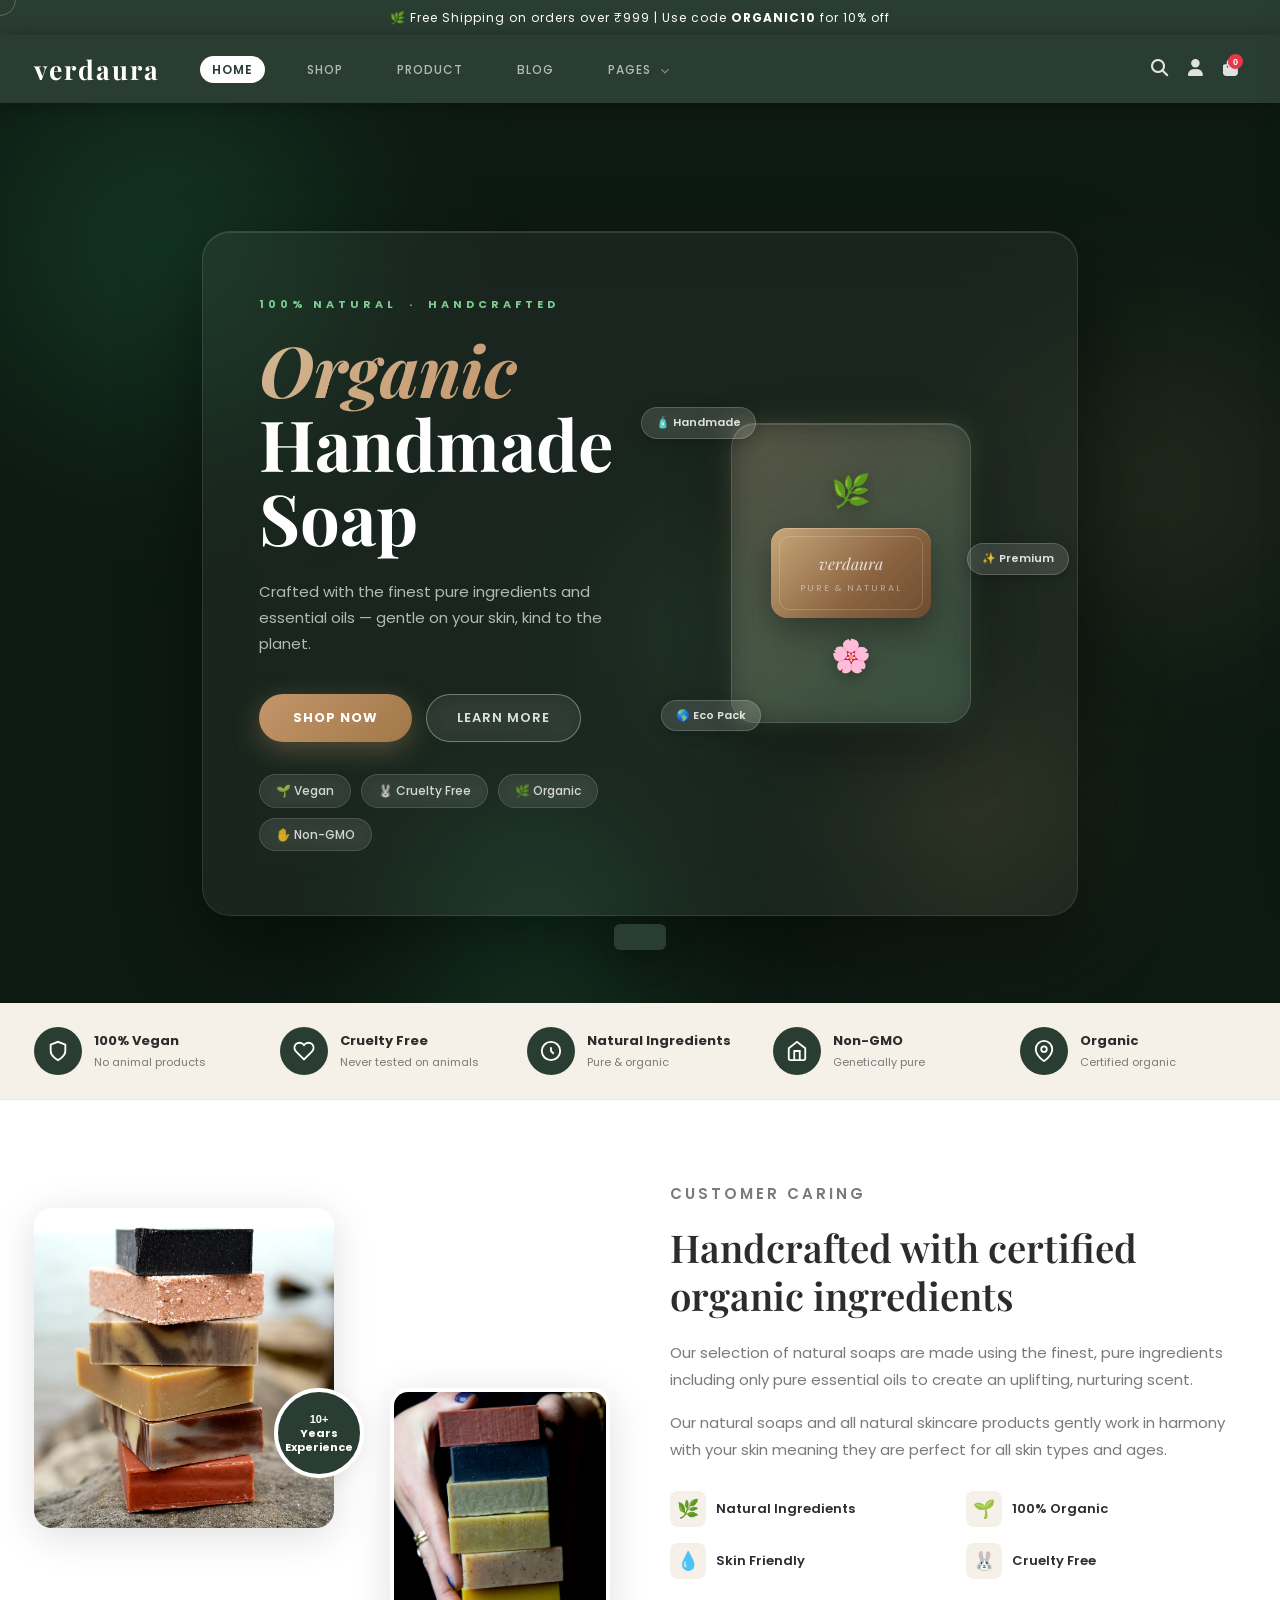
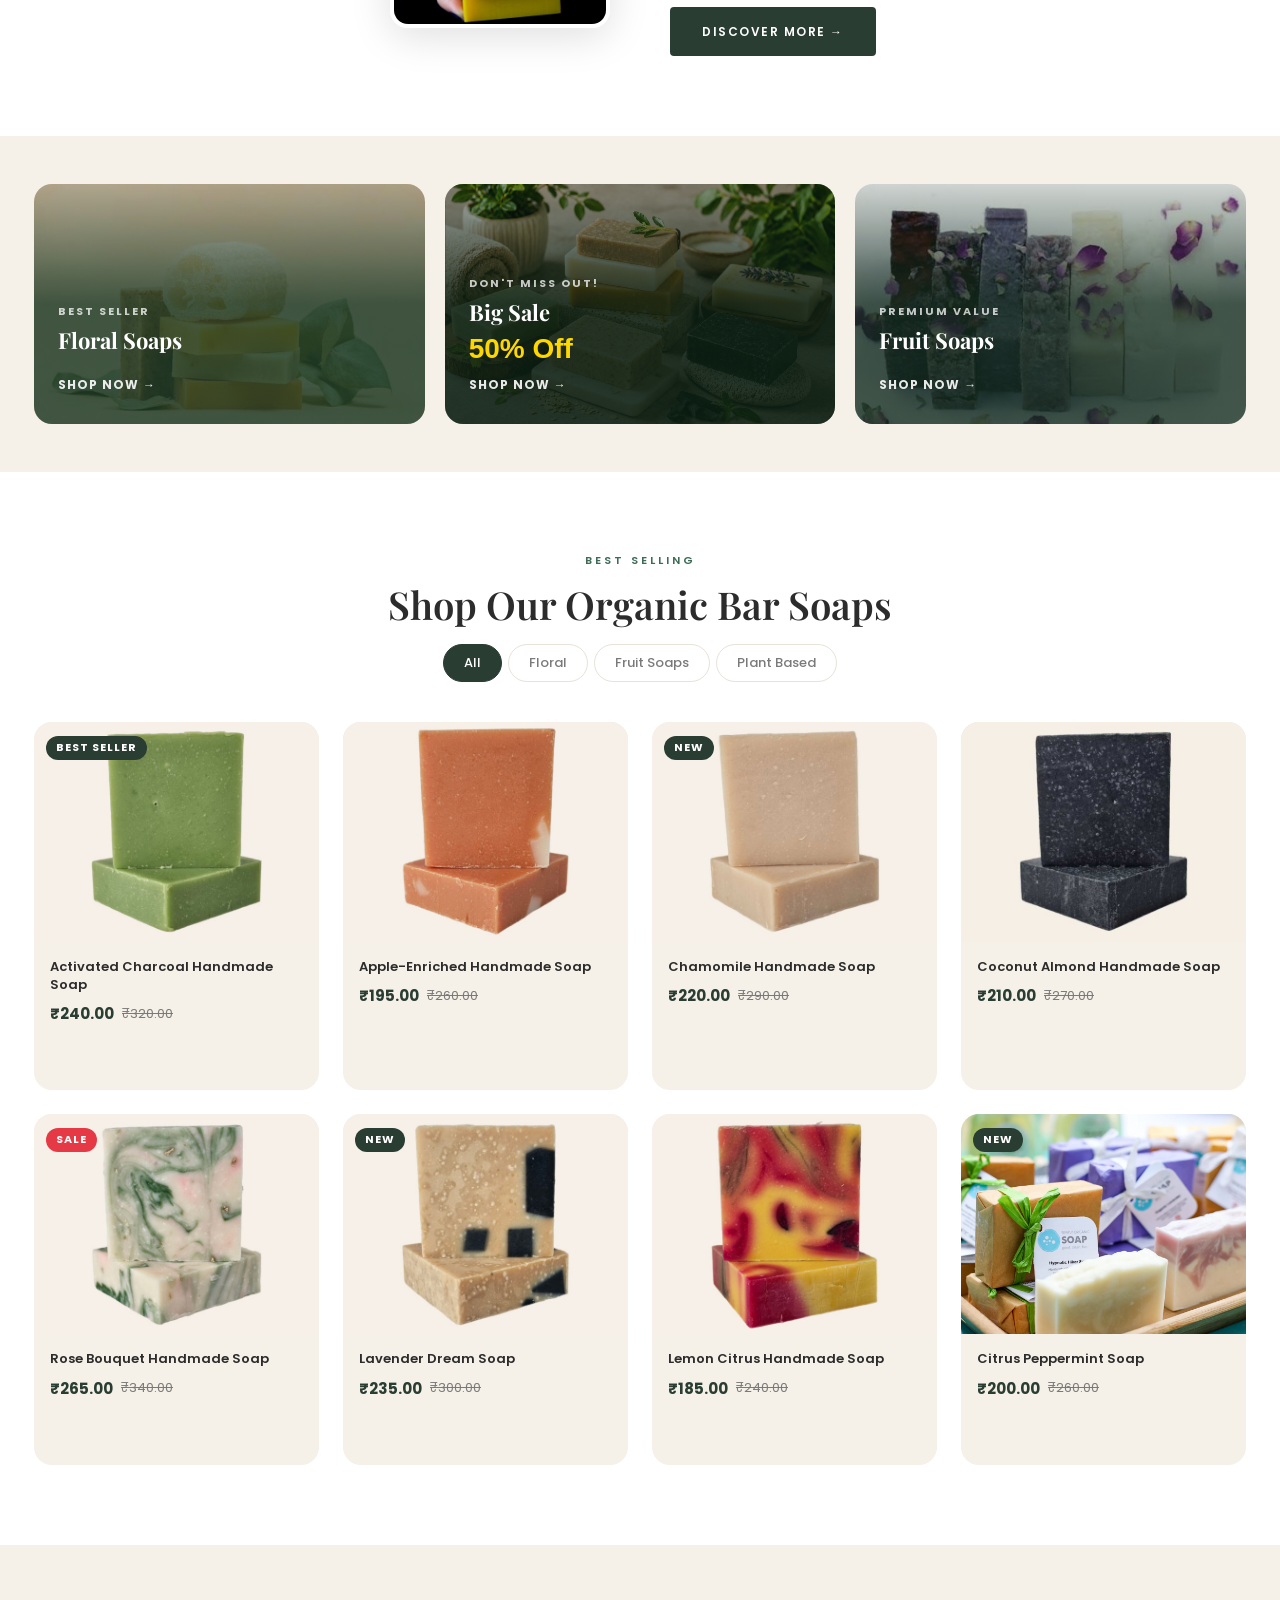
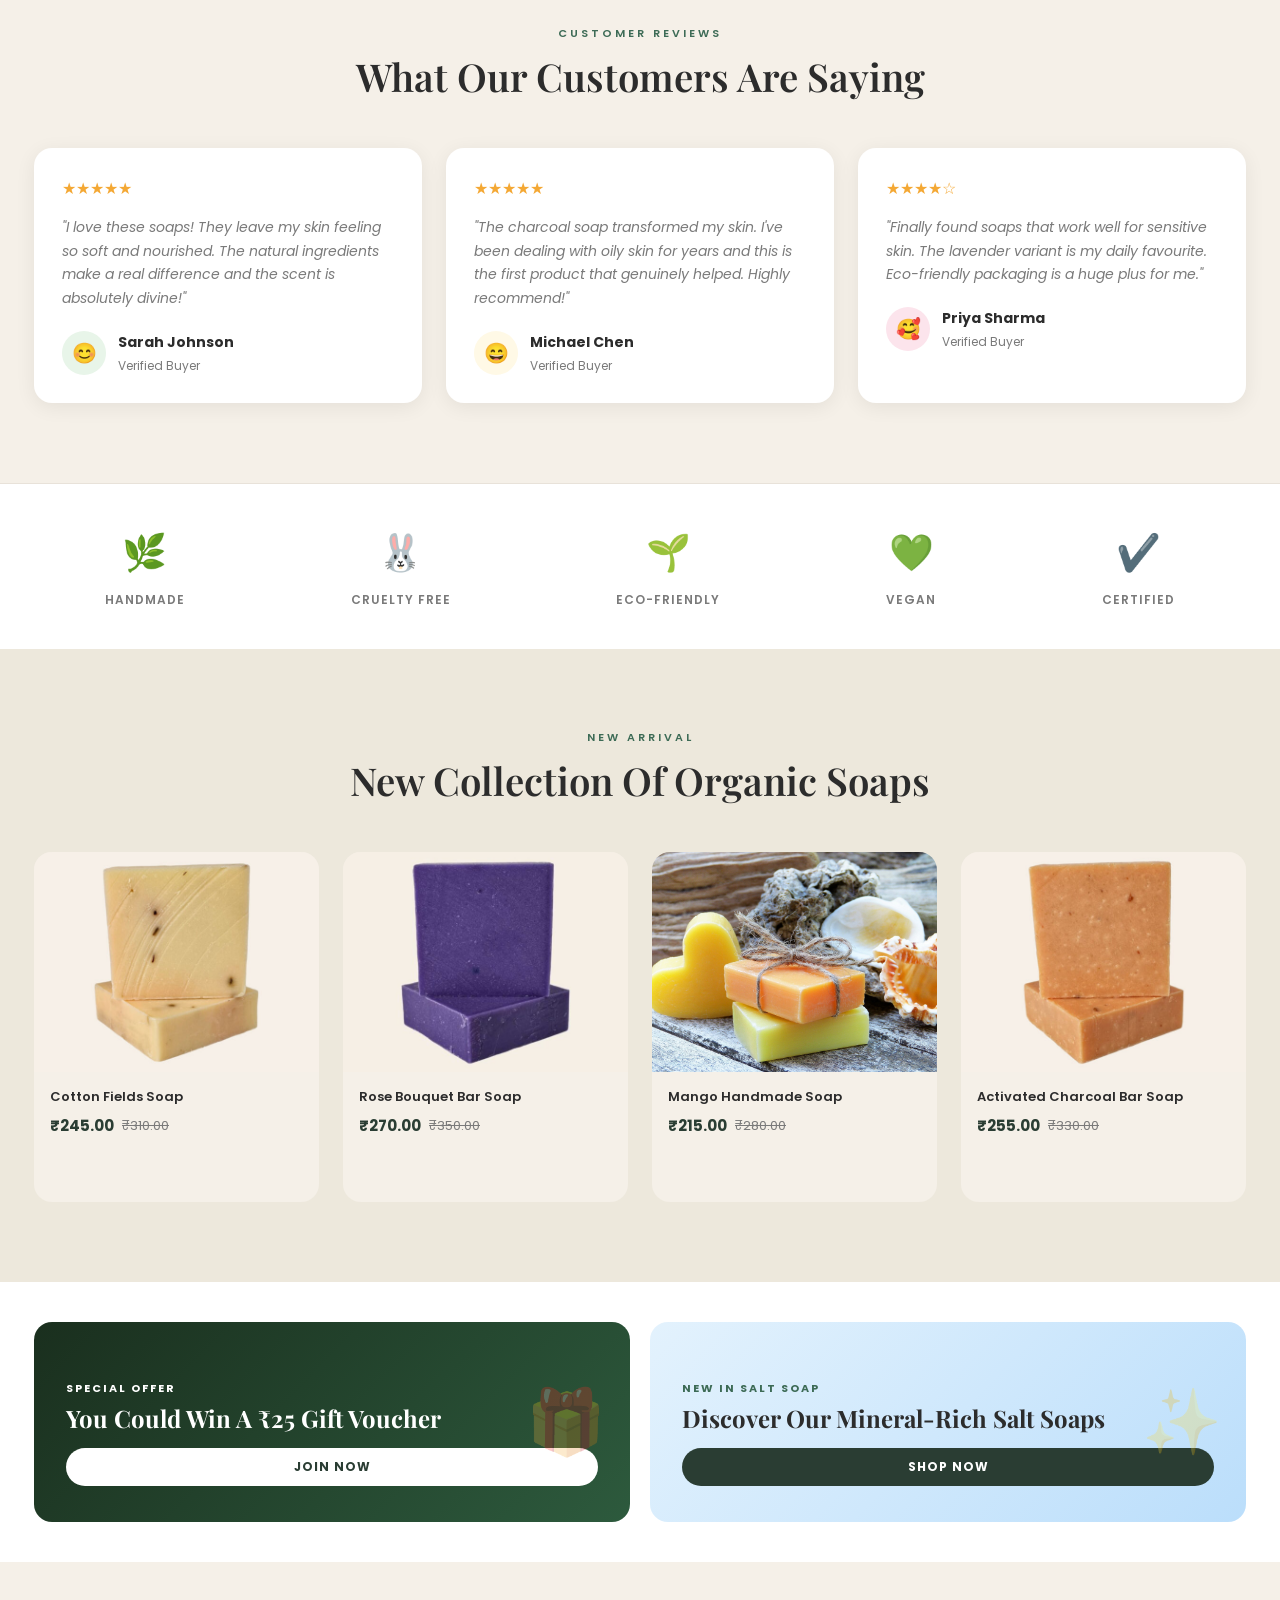
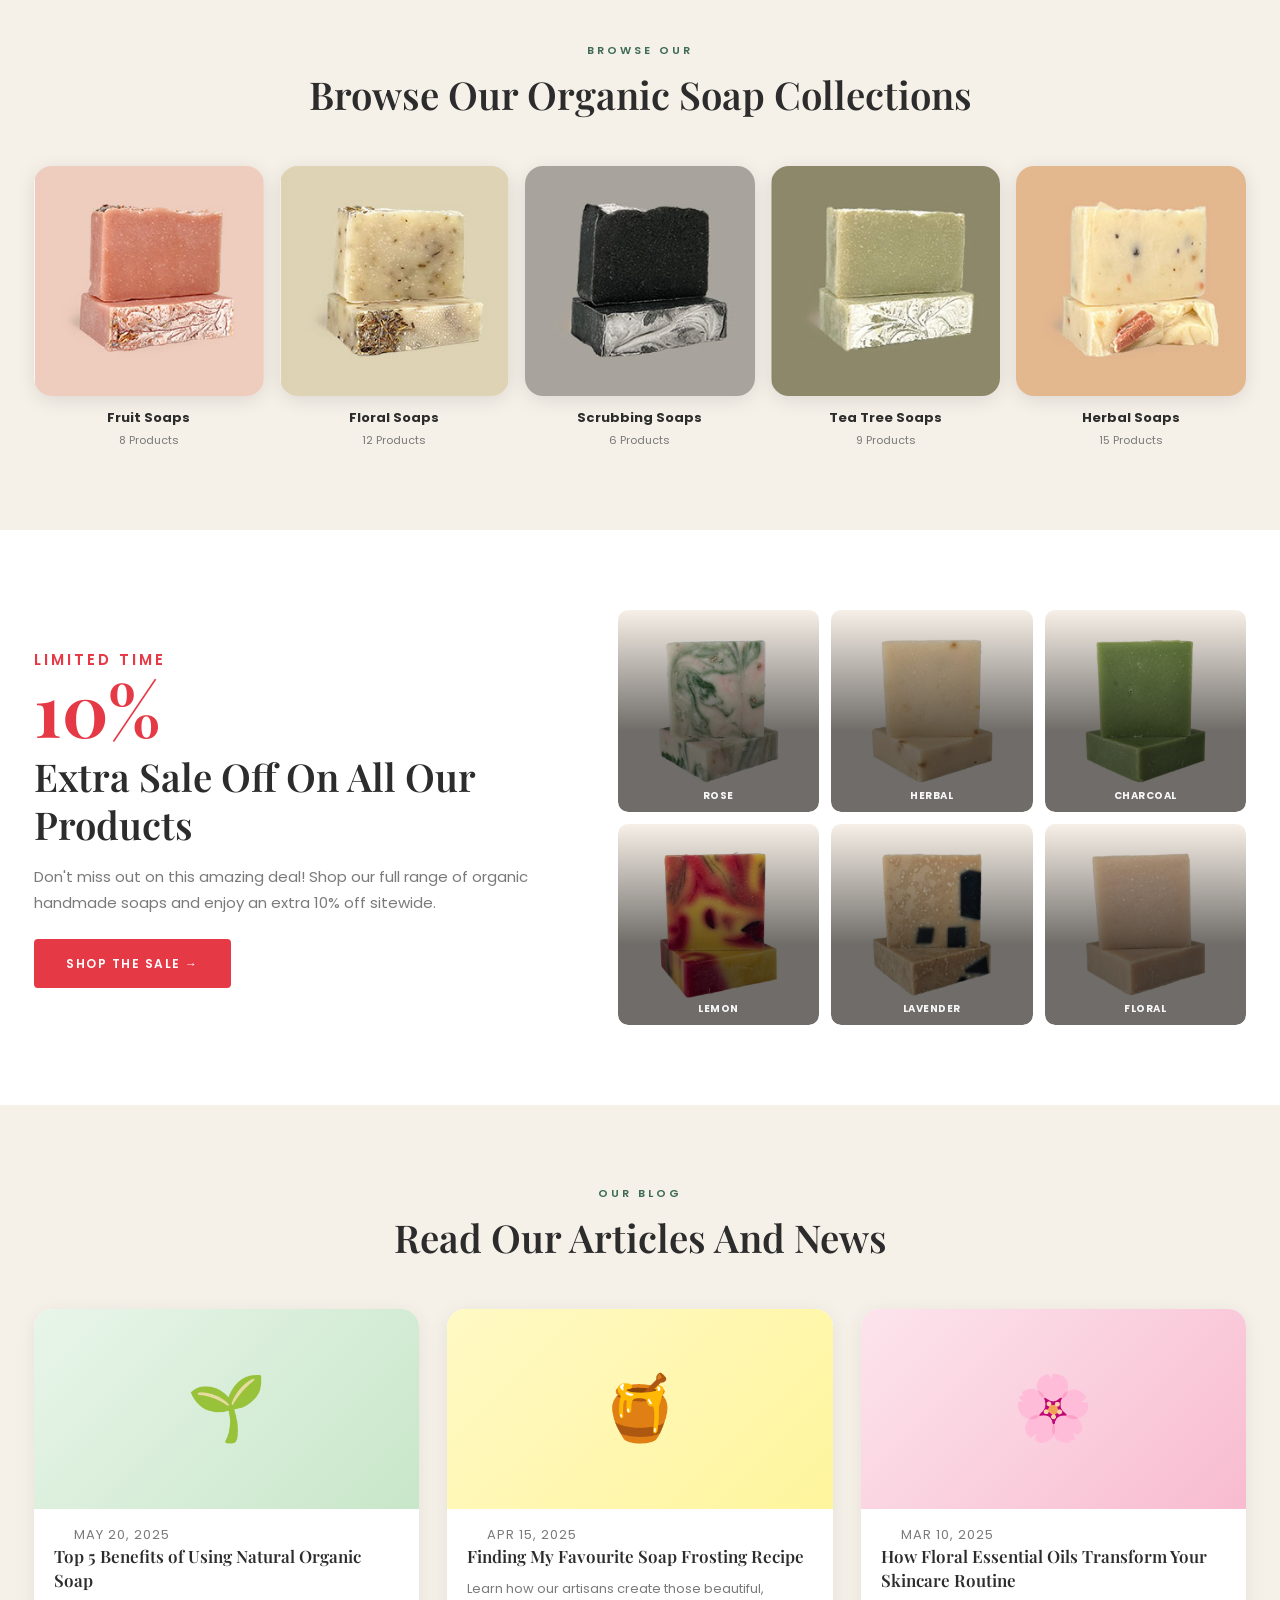
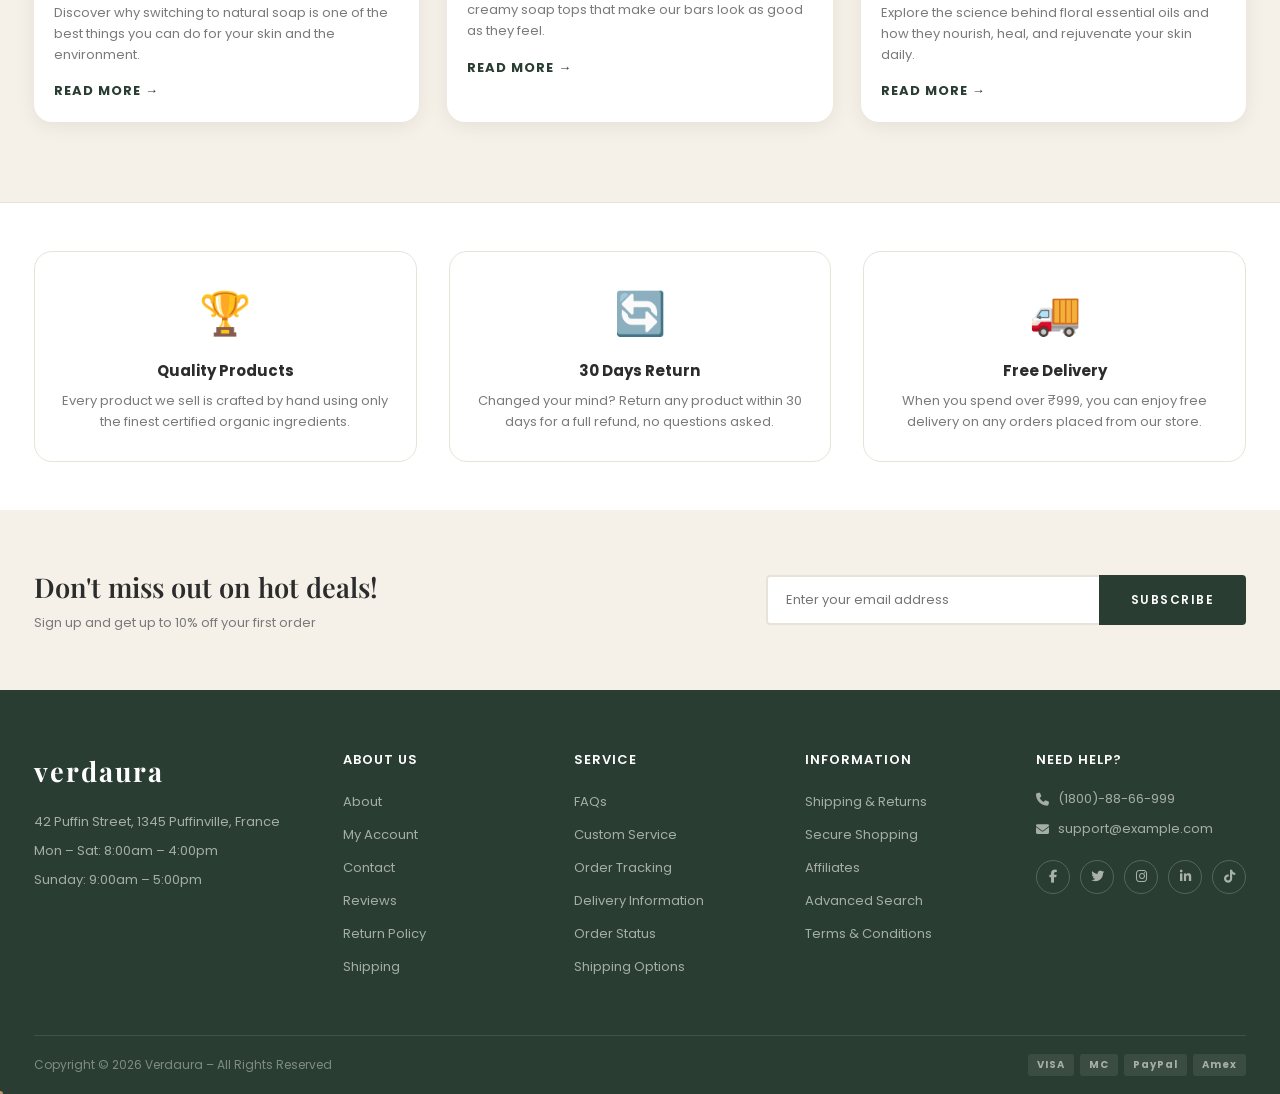
==== commit f133c061: "Refactor styles for Verdaura: update branding, enhance dropdowns, implement glassmorphism effects, a" ====
--- a/index.html
+++ b/index.html
@@ -3,19 +3,22 @@
 <head>
     <meta charset="UTF-8">
     <meta name="viewport" content="width=device-width, initial-scale=1.0">
-    <title>Ecosoap - Handmade Organic Soap</title>
+    <title>Verdaura - Handmade Organic Soap</title>
     <link href="https://fonts.googleapis.com/css2?family=Playfair+Display:ital,wght@0,400;0,600;0,700;1,400;1,600;1,700&family=Poppins:wght@300;400;500;600;700&display=swap" rel="stylesheet">
     <link rel="stylesheet" href="https://cdnjs.cloudflare.com/ajax/libs/font-awesome/6.5.0/css/all.min.css">
     <link rel="stylesheet" href="style.css">
 </head>
 <body>
 
+<!-- TOP BAR -->
+<div class="top-bar">🌿 Free Shipping on orders over ₹999 | Use code <strong>ORGANIC10</strong> for 10% off</div>
+
 <!-- HEADER -->
 <header class="header" id="header">
     <div class="container">
         <div class="header__inner">
             <div class="header__logo">
-                <a href="#">ecosoap</a>
+                <a href="#">verdaura</a>
             </div>
             <nav class="header__nav">
                 <ul>
@@ -47,774 +50,376 @@
 </header>
 
 <!-- HERO -->
-<section class="hero" id="hero">
-    <div class="hero__bubbles" id="heroBubbles"></div>
-    <div class="hero__slides">
-        <div class="hero__slide active">
-            <div class="hero__content container">
-                <div class="hero__text">
-                    <p class="hero__eyebrow">Pure &amp; Natural</p>
-                    <h1 class="hero__title"><em>Organic</em><br>Handmade Soap</h1>
-                    <p class="hero__subtitle">Crafted with love using only the finest natural ingredients for skin that glows.</p>
-                    <a href="#shop" class="btn btn--white">Discover Products</a>
-                </div>
-                <div class="hero__image-wrap">
-                    <div class="hero__circle"></div>
-                    <img src="images/hero/h1-img-01.jpg" alt="Organic Soap" class="hero__product-img">
-                    <span class="hero__decor hero__decor--flower">🌸</span>
-                    <span class="hero__decor hero__decor--leaf">🌿</span>
-                </div>
-            </div>
-        </div>
-        <div class="hero__slide">
-            <div class="hero__content container">
-                <div class="hero__text">
-                    <p class="hero__eyebrow">Weekend Promotions</p>
-                    <h1 class="hero__title"><em>Naturally</em><br>For Everyone</h1>
-                    <p class="hero__subtitle">Handcrafted with vegetable, coconut and olive oils, oatmeal and a variety of herbs and teas.</p>
-                    <a href="#shop" class="btn btn--white">Shop Now</a>
-                </div>
-                <div class="hero__image-wrap">
-                    <div class="hero__circle"></div>
-                    <img src="images/hero/h1-img-02.jpg" alt="Organic Soap" class="hero__product-img">
-                    <span class="hero__decor hero__decor--flower">🌼</span>
-                    <span class="hero__decor hero__decor--leaf">🍃</span>
-                </div>
-            </div>
-        </div>
-        <div class="hero__slide">
-            <div class="hero__content container">
-                <div class="hero__text">
-                    <p class="hero__eyebrow">New Collection</p>
-                    <h1 class="hero__title"><em>Salt &amp; Clay</em><br>Soap Range</h1>
-                    <p class="hero__subtitle">Our new mineral-rich collection draws deep impurities out while leaving skin silky smooth.</p>
-                    <a href="#shop" class="btn btn--white">Explore Range</a>
-                </div>
-                <div class="hero__image-wrap">
-                    <div class="hero__circle"></div>
-                    <img src="images/hero/h1-img-01.jpg" alt="Salt Soap" class="hero__product-img">
-                    <span class="hero__decor hero__decor--flower">🌾</span>
-                    <span class="hero__decor hero__decor--leaf">🌱</span>
-                </div>
-            </div>
-        </div>
-    </div>
-    <div class="hero__dots">
-        <button class="dot active" data-slide="0"></button>
-        <button class="dot" data-slide="1"></button>
-        <button class="dot" data-slide="2"></button>
-    </div>
-    <button class="hero__arrow hero__arrow--prev" id="heroPrev"><i class="fas fa-chevron-left"></i></button>
-    <button class="hero__arrow hero__arrow--next" id="heroNext"><i class="fas fa-chevron-right"></i></button>
-</section>
-
-<!-- ABOUT / INGREDIENTS -->
-<section class="about-section">
-    <div class="container">
-        <div class="about-section__inner">
-            <div class="about-section__images">
-                <img src="images/about/ins-01.jpg" alt="Natural soap making" class="about-img about-img--top">
-                <img src="images/about/ins-02.jpg" alt="Soap bars" class="about-img about-img--bottom">
-            </div>
-            <div class="about-section__content">
-                <p class="section-label">CUSTOMER LOVE</p>
-                <h2>Handcrafted with certified organic ingredients</h2>
-                <p>Our diverse range of natural soaps are made using the finest, pure ingredients, including only pure essential oils to create our uplifting, nurturing scents. Our natural soaps and all-natural skincare products gently work in harmony with your skin, making them perfect for all skin types and ages.</p>
-                <a href="#" class="btn btn--red">SHOP NOW</a>
-            </div>
-        </div>
-    </div>
-</section>
-
-<!-- BADGE STRIP -->
-<section class="badges-strip">
-    <div class="container">
-        <div class="badges-strip__inner">
-            <div class="badge-item">
-                <span class="badge-icon"><i class="fas fa-leaf"></i></span>
-                <span>100% Vegan</span>
-            </div>
-            <div class="badge-item">
-                <span class="badge-icon"><i class="fas fa-heart"></i></span>
-                <span>Cruelty Free</span>
-            </div>
-            <div class="badge-item">
-                <span class="badge-icon"><i class="fas fa-seedling"></i></span>
-                <span>Natural Ingredients</span>
-            </div>
-            <div class="badge-item">
-                <span class="badge-icon"><i class="fas fa-circle-nodes"></i></span>
-                <span>Non GMO</span>
-            </div>
-            <div class="badge-item">
-                <span class="badge-icon"><i class="fas fa-certificate"></i></span>
-                <span>Organic</span>
-            </div>
-        </div>
-    </div>
-</section>
-
-<!-- 3-COLUMN PROMO BANNERS -->
-<section class="promo3">
-    <div class="container">
-        <div class="promo3__grid">
-            <div class="promo3-card promo3-card--floral">
-                <div class="promo3-card__content">
-                    <p class="promo3-card__label">GET 25% OFF</p>
-                    <h3>Floral Soaps</h3>
-                    <a href="#" class="btn btn--dark btn--sm">SHOP NOW</a>
-                </div>
-                <div class="promo3-card__image">
-                    <img src="images/categories/cate-02.jpg" alt="Floral Soaps">
-                </div>
-            </div>
-            <div class="promo3-card promo3-card--sale">
-                <div class="promo3-card__content">
-                    <p class="promo3-card__label">SOAP GIFT SETS</p>
-                    <h3><span class="big-off">50%</span> Off</h3>
-                    <a href="#" class="btn btn--white btn--sm">SHOP NOW</a>
-                </div>
-                <div class="promo3-card__image">
-                    <img src="images/products/p-03-600x600.jpg" alt="Soap Gift Set">
-                </div>
-            </div>
-            <div class="promo3-card promo3-card--fruit">
-                <div class="promo3-card__content">
-                    <p class="promo3-card__label">TRENDING SALES</p>
-                    <h3>Fruit Soaps</h3>
-                    <a href="#" class="btn btn--dark btn--sm">SHOP NOW</a>
-                </div>
-                <div class="promo3-card__image">
-                    <img src="images/categories/cate-01.jpg" alt="Fruit Soaps">
-                </div>
-            </div>
-        </div>
-    </div>
-</section>
-
-<!-- SHOP TABS -->
-<section class="shop-tabs" id="shop">
-    <div class="container">
-        <p class="section-label text-center">OUR PRODUCTS</p>
-        <h2 class="section-title text-center">Shop Our Organic Bar Soaps</h2>
-        <div class="tabs">
-            <button class="tab-btn active" data-tab="all">All Items</button>
-            <button class="tab-btn" data-tab="featured">Featured</button>
-            <button class="tab-btn" data-tab="bestseller">Best Seller</button>
-            <button class="tab-btn" data-tab="toprated">Top Rated</button>
-            <button class="tab-btn" data-tab="gift">Gift</button>
-        </div>
-
-        <div class="tab-pane active" data-tab-pane="all">
-            <div class="products-row">
-                <div class="product-card" data-name="Activated Charcoal Handmade Soap" data-price="125.40" data-img="images/products/p-01-600x600.jpg">
-                    <div class="product-card__img">
-                        <img src="images/products/p-01-600x600.jpg" alt="Activated Charcoal Handmade Soap">
-                        <div class="product-card__overlay"><button class="btn-add-cart">Add to Cart</button></div>
-                        <span class="p-badge p-badge--new">NEW</span>
-                    </div>
-                    <div class="product-card__info">
-                        <h4>Activated Charcoal Handmade Soap</h4>
-                        <div class="stars">★★★★☆</div>
-                        <p class="product-price">$125.40</p>
-                    </div>
-                </div>
-                <div class="product-card" data-name="Apple Handcrafted Soap" data-price="145.00" data-img="images/products/p-02-600x600.jpg">
-                    <div class="product-card__img">
-                        <img src="images/products/p-02-600x600.jpg" alt="Apple Handcrafted Soap">
-                        <div class="product-card__overlay"><button class="btn-add-cart">Add to Cart</button></div>
-                    </div>
-                    <div class="product-card__info">
-                        <h4>Apple Handcrafted Soap</h4>
-                        <p class="product-price">$145.00</p>
-                    </div>
-                </div>
-                <div class="product-card" data-name="Chamomile Handmade Soap" data-price="142.05" data-img="images/products/p-03-600x600.jpg">
-                    <div class="product-card__img">
-                        <img src="images/products/p-03-600x600.jpg" alt="Chamomile Handmade Soap">
-                        <div class="product-card__overlay"><button class="btn-add-cart">Add to Cart</button></div>
-                    </div>
-                    <div class="product-card__info">
-                        <h4>Chamomile Handmade Soap</h4>
-                        <p class="product-price">$142.05</p>
-                    </div>
-                </div>
-                <div class="product-card" data-name="Coconut Almond Handmade Soap" data-price="45.60" data-img="images/products/p-04-600x600.jpg">
-                    <div class="product-card__img">
-                        <img src="images/products/p-04-600x600.jpg" alt="Coconut Almond Handmade Soap">
-                        <div class="product-card__overlay"><button class="btn-add-cart">Add to Cart</button></div>
-                    </div>
-                    <div class="product-card__info">
-                        <h4>Coconut Almond Handmade Soap</h4>
-                        <p class="product-price">$45.60</p>
-                    </div>
-                </div>
-            </div>
-        </div>
-
-        <div class="tab-pane" data-tab-pane="featured">
-            <div class="products-row">
-                <div class="product-card" data-name="Lavender Patchouli Soap" data-price="82.89" data-img="images/products/p-08-600x600.jpg">
-                    <div class="product-card__img">
-                        <img src="images/products/p-08-600x600.jpg" alt="Lavender Patchouli Soap">
-                        <div class="product-card__overlay"><button class="btn-add-cart">Add to Cart</button></div>
-                    </div>
-                    <div class="product-card__info">
-                        <h4>Lavender Patchouli Handmade Soap</h4>
-                        <div class="stars">★★★★★</div>
-                        <p class="product-price">$82.89</p>
-                    </div>
-                </div>
-                <div class="product-card" data-name="Peach Tea Handmade Soap" data-price="194.50" data-img="images/products/p-10-600x600.jpg">
-                    <div class="product-card__img">
-                        <img src="images/products/p-10-600x600.jpg" alt="Peach Tea Handmade Soap">
-                        <div class="product-card__overlay"><button class="btn-add-cart">Add to Cart</button></div>
-                        <span class="p-badge p-badge--new">NEW</span>
-                    </div>
-                    <div class="product-card__info">
-                        <h4>Peach Tea Handmade Soap</h4>
-                        <div class="stars">★★★★★</div>
-                        <p class="product-price">$194.50</p>
-                    </div>
-                </div>
-                <div class="product-card" data-name="Lilac Handmade Soap" data-price="122.60" data-img="images/products/p-10-2-600x600.jpg">
-                    <div class="product-card__img">
-                        <img src="images/products/p-10-2-600x600.jpg" alt="Lilac Handmade Soap">
-                        <div class="product-card__overlay"><button class="btn-add-cart">Add to Cart</button></div>
-                    </div>
-                    <div class="product-card__info">
-                        <h4>Lilac Handmade Soap</h4>
-                        <p class="product-price">$122.60</p>
-                    </div>
-                </div>
-                <div class="product-card" data-name="Tea Tree Handmade Soap" data-price="143.80" data-img="images/products/p-17-600x600.jpg">
-                    <div class="product-card__img">
-                        <img src="images/products/p-17-600x600.jpg" alt="Tea Tree Handmade Soap">
-                        <div class="product-card__overlay"><button class="btn-add-cart">Add to Cart</button></div>
-                    </div>
-                    <div class="product-card__info">
-                        <h4>Tea Tree Handmade Soap</h4>
-                        <div class="stars">★★★☆☆</div>
-                        <p class="product-price">$143.80</p>
-                    </div>
-                </div>
-            </div>
-        </div>
-
-        <div class="tab-pane" data-tab-pane="bestseller">
-            <div class="products-row">
-                <div class="product-card" data-name="Galactic Gobi Handmade Soap" data-price="65.00" data-img="images/products/p-07-600x600.jpg">
-                    <div class="product-card__img">
-                        <img src="images/products/p-07-600x600.jpg" alt="Galactic Gobi Soap">
-                        <div class="product-card__overlay"><button class="btn-add-cart">Add to Cart</button></div>
-                    </div>
-                    <div class="product-card__info">
-                        <h4>Galactic Gobi Handmade Soap</h4>
-                        <div class="stars">★★★★★</div>
-                        <p class="product-price">$65.00</p>
-                    </div>
-                </div>
-                <div class="product-card" data-name="Rose Bouquet Handmade Soap" data-price="45.20" data-img="images/products/p-14-2-600x600.jpg">
-                    <div class="product-card__img">
-                        <img src="images/products/p-14-2-600x600.jpg" alt="Rose Bouquet Soap">
-                        <div class="product-card__overlay"><button class="btn-add-cart">Add to Cart</button></div>
-                    </div>
-                    <div class="product-card__info">
-                        <h4>Rose Bouquet Handmade Soap</h4>
-                        <div class="stars">★★★★☆</div>
-                        <p class="product-price">$45.20</p>
-                    </div>
-                </div>
-                <div class="product-card" data-name="Spearmint Basil Handmade Soap" data-price="126.00" data-img="images/products/p-15-2-600x600.jpg">
-                    <div class="product-card__img">
-                        <img src="images/products/p-15-2-600x600.jpg" alt="Spearmint Basil Soap">
-                        <div class="product-card__overlay"><button class="btn-add-cart">Add to Cart</button></div>
-                    </div>
-                    <div class="product-card__info">
-                        <h4>Spearmint Basil Handmade Soap</h4>
-                        <div class="stars">★★★★☆</div>
-                        <p class="product-price">$126.00</p>
-                    </div>
-                </div>
-                <div class="product-card" data-name="Dead Sea Mud Handmade Soap" data-price="35.00" data-img="images/products/p-06-600x600.jpg">
-                    <div class="product-card__img">
-                        <img src="images/products/p-06-600x600.jpg" alt="Dead Sea Mud Soap">
-                        <div class="product-card__overlay"><button class="btn-add-cart">Add to Cart</button></div>
-                        <span class="p-badge p-badge--sale">-24%</span>
-                    </div>
-                    <div class="product-card__info">
-                        <h4>Dead Sea Mud Handmade Soap</h4>
-                        <p class="product-price">$35.00 <s class="old-price">$46.00</s></p>
-                    </div>
-                </div>
-            </div>
-        </div>
-
-        <div class="tab-pane" data-tab-pane="toprated">
-            <div class="products-row">
-                <div class="product-card" data-name="Cotton Fields Handmade Soap" data-price="86.89" data-img="images/products/p-05-600x600.jpg">
-                    <div class="product-card__img">
-                        <img src="images/products/p-05-600x600.jpg" alt="Cotton Fields Soap">
-                        <div class="product-card__overlay"><button class="btn-add-cart">Add to Cart</button></div>
-                        <span class="p-badge p-badge--sold">SOLD OUT</span>
-                    </div>
-                    <div class="product-card__info">
-                        <h4>Cotton Fields Handmade Soap</h4>
-                        <div class="stars">★★★★★</div>
-                        <p class="product-price sold-out">$86.89</p>
-                    </div>
-                </div>
-                <div class="product-card" data-name="Raspberry Mint Handmade Soap" data-price="73.40" data-img="images/products/p-12-600x600.jpg">
-                    <div class="product-card__img">
-                        <img src="images/products/p-12-600x600.jpg" alt="Raspberry Mint Soap">
-                        <div class="product-card__overlay"><button class="btn-add-cart">Add to Cart</button></div>
-                    </div>
-                    <div class="product-card__info">
-                        <h4>Raspberry Mint Handmade Soap</h4>
-                        <div class="stars">★★★★★</div>
-                        <p class="product-price">$73.40</p>
-                    </div>
-                </div>
-                <div class="product-card" data-name="Lightning Handcrafted Soap" data-price="23.05" data-img="images/products/p-09-600x600.jpg">
-                    <div class="product-card__img">
-                        <img src="images/products/p-09-600x600.jpg" alt="Lightning Handcrafted Soap">
-                        <div class="product-card__overlay"><button class="btn-add-cart">Add to Cart</button></div>
-                    </div>
-                    <div class="product-card__info">
-                        <h4>Lightning Handcrafted Soap</h4>
-                        <div class="stars">★★★★★</div>
-                        <p class="product-price">$23.05</p>
-                    </div>
-                </div>
-                <div class="product-card" data-name="Grouped Organic Soap Set" data-price="143.80" data-img="images/products/p-01-2-600x600.jpg">
-                    <div class="product-card__img">
-                        <img src="images/products/p-01-2-600x600.jpg" alt="Grouped Soap Set">
-                        <div class="product-card__overlay"><button class="btn-add-cart">Add to Cart</button></div>
-                    </div>
-                    <div class="product-card__info">
-                        <h4>Grouped Organic Soap Set</h4>
-                        <div class="stars">★★★★★</div>
-                        <p class="product-price">$143.80 – $194.50</p>
-                    </div>
-                </div>
-            </div>
-        </div>
-
-        <div class="tab-pane" data-tab-pane="gift">
-            <div class="products-row">
-                <div class="product-card" data-name="Organic Soap Gift Set" data-price="143.80" data-img="images/products/p-02-2-600x600.jpg">
-                    <div class="product-card__img">
-                        <img src="images/products/p-02-2-600x600.jpg" alt="Organic Soap Gift Set">
-                        <div class="product-card__overlay"><button class="btn-add-cart">Add to Cart</button></div>
-                    </div>
-                    <div class="product-card__info">
-                        <h4>Organic Soap Gift Set</h4>
-                        <div class="stars">★★★★★</div>
-                        <p class="product-price">$143.80 – $194.50</p>
-                    </div>
-                </div>
-                <div class="product-card" data-name="Lilac Handmade Soap" data-price="122.60" data-img="images/products/p-10-600x600.jpg">
-                    <div class="product-card__img">
-                        <img src="images/products/p-10-600x600.jpg" alt="Lilac Handmade Soap">
-                        <div class="product-card__overlay"><button class="btn-add-cart">Add to Cart</button></div>
-                    </div>
-                    <div class="product-card__info">
-                        <h4>Lilac Handmade Soap</h4>
-                        <p class="product-price">$122.60</p>
-                    </div>
-                </div>
-                <div class="product-card" data-name="Dead Sea Mud Soap" data-price="35.00" data-img="images/products/p-06-2-600x600.jpg">
-                    <div class="product-card__img">
-                        <img src="images/products/p-06-2-600x600.jpg" alt="Dead Sea Mud Soap">
-                        <div class="product-card__overlay"><button class="btn-add-cart">Add to Cart</button></div>
-                        <span class="p-badge p-badge--sale">-24%</span>
-                    </div>
-                    <div class="product-card__info">
-                        <h4>Dead Sea Mud Handmade Soap</h4>
-                        <p class="product-price">$35.00 <s class="old-price">$46.00</s></p>
-                    </div>
-                </div>
-                <div class="product-card" data-name="Lightning Handcrafted Soap" data-price="23.05" data-img="images/products/p-09-2-600x600.jpg">
-                    <div class="product-card__img">
-                        <img src="images/products/p-09-2-600x600.jpg" alt="Lightning Handcrafted Soap">
-                        <div class="product-card__overlay"><button class="btn-add-cart">Add to Cart</button></div>
-                    </div>
-                    <div class="product-card__info">
-                        <h4>Lightning Handcrafted Soap</h4>
-                        <p class="product-price">$23.05</p>
-                    </div>
-                </div>
-            </div>
-        </div>
-    </div>
+<section class="vh-section">
+
+  <!-- Background orbs -->
+  <div class="vh-orb vh-orb--1"></div>
+  <div class="vh-orb vh-orb--2"></div>
+  <div class="vh-orb vh-orb--3"></div>
+  <div class="vh-orb vh-orb--4"></div>
+  <div class="vh-orb vh-orb--5"></div>
+
+  <!-- Glass panel -->
+  <div class="vh-glass container">
+
+    <!-- Left: text -->
+    <div class="vh-text">
+      <p class="vh-eyebrow">100% Natural &nbsp;·&nbsp; Handcrafted</p>
+      <h1 class="vh-title"><em>Organic</em><br>Handmade<br>Soap</h1>
+      <p class="vh-desc">Crafted with the finest pure ingredients and essential oils — gentle on your skin, kind to the planet.</p>
+      <div class="vh-btns">
+        <a href="#es-products" class="vh-btn-primary">Shop Now</a>
+        <a href="#es-about" class="vh-btn-ghost">Learn More</a>
+      </div>
+      <div class="vh-pills">
+        <span class="vh-pill">🌱 Vegan</span>
+        <span class="vh-pill">🐰 Cruelty Free</span>
+        <span class="vh-pill">🌿 Organic</span>
+        <span class="vh-pill">✋ Non-GMO</span>
+      </div>
+    </div>
+
+    <!-- Right: glass soap card -->
+    <div class="vh-visual">
+      <div class="vh-soap-card">
+        <div class="vh-soap-glow"></div>
+        <span class="vh-soap-leaf vh-soap-leaf--top">🌿</span>
+        <div class="vh-soap-bar">
+          <span class="vh-soap-brand">verdaura</span>
+          <span class="vh-soap-sub">Pure &amp; Natural</span>
+        </div>
+        <span class="vh-soap-leaf vh-soap-leaf--bot">🌸</span>
+      </div>
+      <!-- floating mini glass tags -->
+      <div class="vh-tag vh-tag--1">🧴 Handmade</div>
+      <div class="vh-tag vh-tag--2">✨ Premium</div>
+      <div class="vh-tag vh-tag--3">🌎 Eco Pack</div>
+    </div>
+
+  </div>
+</section>
+
+<!-- FEATURES STRIP -->
+<section class="es-features-strip">
+  <div class="es-features-inner container">
+    <div class="es-feature-item">
+      <div class="es-feature-icon">
+        <svg viewBox="0 0 24 24" fill="none" stroke="currentColor" stroke-width="2"><path d="M12 22s8-4 8-10V5l-8-3-8 3v7c0 6 8 10 8 10z"/></svg>
+      </div>
+      <div class="es-feature-text"><h4>100% Vegan</h4><p>No animal products</p></div>
+    </div>
+    <div class="es-feature-item">
+      <div class="es-feature-icon">
+        <svg viewBox="0 0 24 24" fill="none" stroke="currentColor" stroke-width="2"><path d="M20.84 4.61a5.5 5.5 0 0 0-7.78 0L12 5.67l-1.06-1.06a5.5 5.5 0 0 0-7.78 7.78l1.06 1.06L12 21.23l7.78-7.78 1.06-1.06a5.5 5.5 0 0 0 0-7.78z"/></svg>
+      </div>
+      <div class="es-feature-text"><h4>Cruelty Free</h4><p>Never tested on animals</p></div>
+    </div>
+    <div class="es-feature-item">
+      <div class="es-feature-icon">
+        <svg viewBox="0 0 24 24" fill="none" stroke="currentColor" stroke-width="2"><circle cx="12" cy="12" r="10"/><path d="M12 8v4l3 3"/></svg>
+      </div>
+      <div class="es-feature-text"><h4>Natural Ingredients</h4><p>Pure &amp; organic</p></div>
+    </div>
+    <div class="es-feature-item">
+      <div class="es-feature-icon">
+        <svg viewBox="0 0 24 24" fill="none" stroke="currentColor" stroke-width="2"><path d="M3 9l9-7 9 7v11a2 2 0 01-2 2H5a2 2 0 01-2-2z"/><polyline points="9 22 9 12 15 12 15 22"/></svg>
+      </div>
+      <div class="es-feature-text"><h4>Non-GMO</h4><p>Genetically pure</p></div>
+    </div>
+    <div class="es-feature-item">
+      <div class="es-feature-icon">
+        <svg viewBox="0 0 24 24" fill="none" stroke="currentColor" stroke-width="2"><path d="M21 10c0 7-9 13-9 13s-9-6-9-13a9 9 0 0118 0z"/><circle cx="12" cy="10" r="3"/></svg>
+      </div>
+      <div class="es-feature-text"><h4>Organic</h4><p>Certified organic</p></div>
+    </div>
+  </div>
+</section>
+
+<!-- ABOUT SECTION -->
+<section class="es-about-section" id="es-about">
+  <div class="container">
+    <div class="es-about-inner">
+      <div class="es-about-images fade-up">
+        <div class="es-about-img-main">
+          <img src="images/Natural_Organic_Soap_1080.webp" alt="Natural Organic Soap" loading="lazy">
+        </div>
+        <div class="es-about-img-second">
+          <img src="images/organic-soap-1000_40e481fe-05ba-4541-a0e7-4a4f220f0284.webp" alt="Organic Soap" loading="lazy">
+        </div>
+        <div class="es-about-badge-overlay">
+          <span style="font-size:11px;font-weight:800">10+</span>
+          <span>Years</span>
+          <span>Experience</span>
+        </div>
+      </div>
+      <div class="es-about-text fade-up">
+        <p class="section-label">Customer Caring</p>
+        <h2 class="section-title" style="margin-bottom:20px">Handcrafted with certified organic ingredients</h2>
+        <p>Our selection of natural soaps are made using the finest, pure ingredients including only pure essential oils to create an uplifting, nurturing scent.</p>
+        <p>Our natural soaps and all natural skincare products gently work in harmony with your skin meaning they are perfect for all skin types and ages.</p>
+        <div class="es-about-features">
+          <div class="es-about-feat">
+            <div class="es-about-feat-icon">🌿</div>
+            <span>Natural Ingredients</span>
+          </div>
+          <div class="es-about-feat">
+            <div class="es-about-feat-icon">🌱</div>
+            <span>100% Organic</span>
+          </div>
+          <div class="es-about-feat">
+            <div class="es-about-feat-icon">💧</div>
+            <span>Skin Friendly</span>
+          </div>
+          <div class="es-about-feat">
+            <div class="es-about-feat-icon">🐰</div>
+            <span>Cruelty Free</span>
+          </div>
+        </div>
+        <a href="#es-products" class="btn btn--green">Discover More →</a>
+      </div>
+    </div>
+  </div>
+</section>
+
+<!-- PROMO BANNERS -->
+<section class="es-promo-banners">
+  <div class="es-promo-grid container">
+    <div class="es-promo-card es-promo-floral fade-up" style="background-image:url('images/Organic_Soap_Brands_Online_In_India.webp')">
+      <div class="es-promo-overlay"></div>
+      <p class="es-promo-label">Best Seller</p>
+      <h3 class="es-promo-title">Floral Soaps</h3>
+      <a href="#es-products" class="es-promo-link">Shop Now</a>
+    </div>
+    <div class="es-promo-card es-promo-sale fade-up" style="background-image:url('images/how-to-choose-the-best-soap-for-your-skin-in-india-c82b6adf-93ce-4058-aa23-33ae955474cc.webp')">
+      <div class="es-promo-overlay"></div>
+      <p class="es-promo-label">Don't Miss Out!</p>
+      <h3 class="es-promo-title">Big Sale</h3>
+      <div class="es-promo-discount">50% Off</div>
+      <a href="#es-products" class="es-promo-link">Shop Now</a>
+    </div>
+    <div class="es-promo-card es-promo-fruit fade-up" style="background-image:url('images/images (1).jpeg')">
+      <div class="es-promo-overlay"></div>
+      <p class="es-promo-label">Premium Value</p>
+      <h3 class="es-promo-title">Fruit Soaps</h3>
+      <a href="#es-products" class="es-promo-link">Shop Now</a>
+    </div>
+  </div>
+</section>
+
+<!-- PRODUCTS SECTION -->
+<section class="es-products-section" id="es-products">
+  <div class="container">
+    <div class="es-products-header fade-up">
+      <p class="section-label">Best Selling</p>
+      <h2 class="section-title" style="margin-bottom:16px">Shop Our Organic Bar Soaps</h2>
+      <div class="es-tab-nav">
+        <button class="es-tab-btn active" onclick="esFilterProducts('all',this)">All</button>
+        <button class="es-tab-btn" onclick="esFilterProducts('floral',this)">Floral</button>
+        <button class="es-tab-btn" onclick="esFilterProducts('fruit',this)">Fruit Soaps</button>
+        <button class="es-tab-btn" onclick="esFilterProducts('charcoal',this)">Plant Based</button>
+      </div>
+    </div>
+    <div class="es-products-grid" id="esProductsGrid"></div>
+  </div>
 </section>
 
 <!-- TESTIMONIALS -->
-<section class="testimonials">
-    <div class="container">
-        <p class="section-label text-center">TESTIMONIALS</p>
-        <h2 class="section-title text-center">What Our Customers<br>Are Saying</h2>
-        <div class="testimonials__grid">
-            <div class="testimonial-card">
-                <div class="testimonial-card__avatar">
-                    <img src="images/about/img-tes-01.jpg" alt="Martha Griffin">
-                </div>
-                <div class="stars">★★★★★</div>
-                <p>"These soaps are wonderful for sensitive skin. After using them for a month, my eczema-prone skin has improved remarkably. The scents are divine and the ingredients so pure."</p>
-                <strong>Martha Griffin</strong>
-                <span>Designer</span>
-            </div>
-            <div class="testimonial-card">
-                <div class="testimonial-card__avatar">
-                    <img src="images/about/img-tes-02.jpg" alt="Bruce Jones">
-                </div>
-                <div class="stars">★★★★★</div>
-                <p>"I've never used soaps that feel this soft and luxurious. The variety of scents is amazing — I have about 6 different ones in rotation. Highly recommended for everyone!"</p>
-                <strong>Bruce Jones</strong>
-                <span>Web Developer</span>
-            </div>
-            <div class="testimonial-card">
-                <div class="testimonial-card__avatar">
-                    <img src="images/about/img-tes-03.jpg" alt="Deanna Rose">
-                </div>
-                <div class="stars">★★★★★</div>
-                <p>"Perfect for dry skin! The moisturizing properties are unmatched and the scents last all day. I've switched completely from commercial soaps and never looked back."</p>
-                <strong>Deanna Rose</strong>
-                <span>Consultant</span>
-            </div>
-        </div>
-        <div class="brand-logos">
-            <span class="brand-logo">ECOSOAP</span>
-            <span class="brand-logo">NATURE<em>pure</em></span>
-            <span class="brand-logo">GREEN<em>leaf</em></span>
-            <span class="brand-logo">ORGANIC<em>co</em></span>
-            <span class="brand-logo">HERB<em>al</em></span>
-        </div>
-    </div>
+<section class="es-testimonials-section">
+  <div class="container">
+    <div class="es-testimonials-header fade-up">
+      <p class="section-label">Customer Reviews</p>
+      <h2 class="section-title" style="margin-bottom:48px">What Our Customers Are Saying</h2>
+    </div>
+    <div class="es-testimonials-grid">
+      <div class="es-testimonial-card fade-up">
+        <div class="es-stars">★★★★★</div>
+        <p class="es-testimonial-text">"I love these soaps! They leave my skin feeling so soft and nourished. The natural ingredients make a real difference and the scent is absolutely divine!"</p>
+        <div class="es-testimonial-author">
+          <div class="es-author-avatar" style="background:#e8f5e9">😊</div>
+          <div>
+            <div class="es-author-name">Sarah Johnson</div>
+            <div class="es-author-tag">Verified Buyer</div>
+          </div>
+        </div>
+      </div>
+      <div class="es-testimonial-card fade-up">
+        <div class="es-stars">★★★★★</div>
+        <p class="es-testimonial-text">"The charcoal soap transformed my skin. I've been dealing with oily skin for years and this is the first product that genuinely helped. Highly recommend!"</p>
+        <div class="es-testimonial-author">
+          <div class="es-author-avatar" style="background:#fff9e6">😄</div>
+          <div>
+            <div class="es-author-name">Michael Chen</div>
+            <div class="es-author-tag">Verified Buyer</div>
+          </div>
+        </div>
+      </div>
+      <div class="es-testimonial-card fade-up">
+        <div class="es-stars">★★★★☆</div>
+        <p class="es-testimonial-text">"Finally found soaps that work well for sensitive skin. The lavender variant is my daily favourite. Eco-friendly packaging is a huge plus for me."</p>
+        <div class="es-testimonial-author">
+          <div class="es-author-avatar" style="background:#fce4ec">🥰</div>
+          <div>
+            <div class="es-author-name">Priya Sharma</div>
+            <div class="es-author-tag">Verified Buyer</div>
+          </div>
+        </div>
+      </div>
+    </div>
+  </div>
+</section>
+
+<!-- TRUST BADGES -->
+<section class="es-trust-section">
+  <div class="es-trust-inner container">
+    <div class="es-trust-item fade-up"><div class="es-trust-icon">🌿</div><span>Handmade</span></div>
+    <div class="es-trust-item fade-up"><div class="es-trust-icon">🐰</div><span>Cruelty Free</span></div>
+    <div class="es-trust-item fade-up"><div class="es-trust-icon">🌱</div><span>Eco-Friendly</span></div>
+    <div class="es-trust-item fade-up"><div class="es-trust-icon">💚</div><span>Vegan</span></div>
+    <div class="es-trust-item fade-up"><div class="es-trust-icon">✔️</div><span>Certified</span></div>
+  </div>
 </section>
 
 <!-- NEW COLLECTION -->
-<section class="new-collection">
-    <div class="container">
-        <p class="section-label text-center">NEW ARRIVAL</p>
-        <h2 class="section-title text-center">New Collection Of Organic Soaps</h2>
-        <div class="products-row">
-            <div class="product-card" data-name="Cotton Fields Handmade Soap" data-price="86.89" data-img="images/products/p-05-600x600.jpg">
-                <div class="product-card__img">
-                    <img src="images/products/p-05-600x600.jpg" alt="Cotton Fields Soap">
-                    <div class="product-card__overlay"><button class="btn-add-cart">Add to Cart</button></div>
-                    <span class="p-badge p-badge--sold">SOLD OUT</span>
-                </div>
-                <div class="product-card__info">
-                    <h4>Cotton Fields Handmade Soap</h4>
-                    <div class="stars">★★★★★</div>
-                    <p class="product-price sold-out">$86.89</p>
-                </div>
-            </div>
-            <div class="product-card" data-name="Rose Bouquet Handmade Soap" data-price="45.20" data-img="images/products/p-14-2-600x600.jpg">
-                <div class="product-card__img">
-                    <img src="images/products/p-14-2-600x600.jpg" alt="Rose Bouquet Soap">
-                    <div class="product-card__overlay"><button class="btn-add-cart">Add to Cart</button></div>
-                </div>
-                <div class="product-card__info">
-                    <h4>Rose Bouquet Handmade Soap</h4>
-                    <div class="stars">★★★★☆</div>
-                    <p class="product-price">$45.20</p>
-                </div>
-            </div>
-            <div class="product-card" data-name="Spearmint Basil Handmade Soap" data-price="126.00" data-img="images/products/p-15-2-600x600.jpg">
-                <div class="product-card__img">
-                    <img src="images/products/p-15-2-600x600.jpg" alt="Spearmint Basil Soap">
-                    <div class="product-card__overlay"><button class="btn-add-cart">Add to Cart</button></div>
-                </div>
-                <div class="product-card__info">
-                    <h4>Spearmint Basil Handmade Soap</h4>
-                    <div class="stars">★★★★☆</div>
-                    <p class="product-price">$126.00</p>
-                </div>
-            </div>
-            <div class="product-card" data-name="Activated Charcoal Handmade Soap" data-price="125.40" data-img="images/products/p-01-2-600x600.jpg">
-                <div class="product-card__img">
-                    <img src="images/products/p-01-2-600x600.jpg" alt="Activated Charcoal Soap">
-                    <div class="product-card__overlay"><button class="btn-add-cart">Add to Cart</button></div>
-                </div>
-                <div class="product-card__info">
-                    <h4>Activated Charcoal Handmade Soap</h4>
-                    <div class="stars">★★★★☆</div>
-                    <p class="product-price">$125.40</p>
-                </div>
-            </div>
-        </div>
-    </div>
-</section>
-
-<!-- 2-COLUMN PROMO BANNERS -->
-<section class="promo2">
-    <div class="container">
-        <div class="promo2__grid">
-            <div class="promo2-card promo2-card--light">
-                <div class="promo2-card__content">
-                    <p class="promo2-card__label">WIN A GIFT</p>
-                    <h3>You Could Win A $25 Voucher</h3>
-                    <p>Sign up for a FREE copy of the catalogue</p>
-                    <a href="#" class="btn btn--red btn--sm">SHOP NOW</a>
-                </div>
-                <div class="promo2-card__image">
-                    <img src="images/about/ins-04.jpg" alt="Win a voucher">
-                </div>
-            </div>
-            <div class="promo2-card promo2-card--dark">
-                <div class="promo2-card__content">
-                    <p class="promo2-card__label" style="color:rgba(255,255,255,0.6)">NEW IN</p>
-                    <h3 style="color:#fff">New In Salt Soap</h3>
-                    <p style="color:rgba(255,255,255,0.75)">Up to 40% off first order</p>
-                    <a href="#" class="btn btn--white btn--sm">SHOP NOW</a>
-                </div>
-                <div class="promo2-card__image">
-                    <img src="images/products/p-06-600x600.jpg" alt="Salt Soap">
-                </div>
-            </div>
-        </div>
-    </div>
-</section>
-
-<!-- SERVICE STRIP -->
-<section class="services">
-    <div class="container">
-        <div class="services__grid">
-            <div class="service-item">
-                <i class="fas fa-award service-icon"></i>
-                <div>
-                    <h4>Quality Products</h4>
-                    <p>It is a long established fact that a reader will be distracted by the readable content of a page.</p>
-                </div>
-            </div>
-            <div class="service-item">
-                <i class="fas fa-rotate-left service-icon"></i>
-                <div>
-                    <h4>30 Days Return</h4>
-                    <p>Categories and return within 30 days, free of charge, no questions asked.</p>
-                </div>
-            </div>
-            <div class="service-item">
-                <i class="fas fa-truck service-icon"></i>
-                <div>
-                    <h4>Free Delivery</h4>
-                    <p>When you spend $30 or more, enjoy free delivery straight to your door.</p>
-                </div>
-            </div>
-        </div>
-    </div>
-</section>
-
-<!-- CATEGORY GRID -->
-<section class="categories">
-    <div class="container">
-        <p class="section-label text-center">COLLECTIONS</p>
-        <h2 class="section-title text-center">Browse Our Organic Soap Collections</h2>
-        <div class="categories__grid">
-            <div class="category-card">
-                <div class="category-card__img">
-                    <img src="images/categories/cate-01.jpg" alt="Fruit Soaps">
-                </div>
-                <div class="category-card__label">Fruit Soaps</div>
-            </div>
-            <div class="category-card">
-                <div class="category-card__img">
-                    <img src="images/categories/cate-02.jpg" alt="Floral Soaps">
-                </div>
-                <div class="category-card__label">Floral Soaps</div>
-            </div>
-            <div class="category-card">
-                <div class="category-card__img">
-                    <img src="images/categories/cate-03.jpg" alt="Scrubby Soaps">
-                </div>
-                <div class="category-card__label">Scrubby Soaps</div>
-            </div>
-            <div class="category-card">
-                <div class="category-card__img">
-                    <img src="images/categories/cate-04.jpg" alt="Tea Tree Soaps">
-                </div>
-                <div class="category-card__label">Tea Tree Soaps</div>
-            </div>
-            <div class="category-card">
-                <div class="category-card__img">
-                    <img src="images/categories/cate-05.jpg" alt="Herbal Soaps">
-                </div>
-                <div class="category-card__label">Herbal Soaps</div>
-            </div>
-        </div>
-    </div>
-</section>
-
-<!-- EXTRA SALE BANNER -->
-<section class="extra-sale">
-    <div class="container">
-        <div class="extra-sale__inner">
-            <div class="extra-sale__content">
-                <p class="section-label" style="color:rgba(255,255,255,0.6)">ONGOING DEALS</p>
-                <h2>Extra Sale 10% Off</h2>
-                <p>Discount shopping during the summer! We offer additional 10% discount exclusively for you.</p>
-                <a href="#" class="btn btn--red">SHOP NOW</a>
-            </div>
-            <div class="extra-sale__image">
-                <img src="images/hero/h1-img-sale.png" alt="Extra Sale Soaps">
-            </div>
-        </div>
-    </div>
-</section>
-
-<!-- PRODUCTS FULL GRID -->
-<section class="products-full">
-    <div class="container">
-        <div class="products-full__grid">
-            <div class="product-card" data-name="Activated Charcoal Handmade Soap" data-price="125.40" data-img="images/products/p-01-600x600.jpg">
-                <div class="product-card__img">
-                    <img src="images/products/p-01-600x600.jpg" alt="Activated Charcoal Soap">
-                    <div class="product-card__overlay"><button class="btn-add-cart">Add to Cart</button></div>
-                    <span class="p-badge p-badge--new">NEW</span>
-                </div>
-                <div class="product-card__info">
-                    <h4>Activated Charcoal Handmade Soap</h4>
-                    <div class="stars">★★★★☆</div>
-                    <p class="product-price">$125.40</p>
-                </div>
-            </div>
-            <div class="product-card" data-name="Apple Handcrafted Soap" data-price="145.00" data-img="images/products/p-02-600x600.jpg">
-                <div class="product-card__img">
-                    <img src="images/products/p-02-600x600.jpg" alt="Apple Handcrafted Soap">
-                    <div class="product-card__overlay"><button class="btn-add-cart">Add to Cart</button></div>
-                </div>
-                <div class="product-card__info">
-                    <h4>Apple Handcrafted Soap</h4>
-                    <p class="product-price">$145.00</p>
-                </div>
-            </div>
-            <div class="product-card" data-name="Dead Sea Mud Handmade Soap" data-price="35.00" data-img="images/products/p-06-600x600.jpg">
-                <div class="product-card__img">
-                    <img src="images/products/p-06-600x600.jpg" alt="Dead Sea Mud Soap">
-                    <div class="product-card__overlay"><button class="btn-add-cart">Add to Cart</button></div>
-                    <span class="p-badge p-badge--sale">-24%</span>
-                </div>
-                <div class="product-card__info">
-                    <h4>Dead Sea Mud Handmade Soap</h4>
-                    <p class="product-price">$35.00 <s class="old-price">$46.00</s></p>
-                </div>
-            </div>
-            <div class="product-card" data-name="Galactic Gobi Handmade Soap" data-price="65.00" data-img="images/products/p-07-600x600.jpg">
-                <div class="product-card__img">
-                    <img src="images/products/p-07-600x600.jpg" alt="Galactic Gobi Soap">
-                    <div class="product-card__overlay"><button class="btn-add-cart">Add to Cart</button></div>
-                </div>
-                <div class="product-card__info">
-                    <h4>Galactic Gobi Handmade Soap</h4>
-                    <div class="stars">★★★★★</div>
-                    <p class="product-price">$65.00</p>
-                </div>
-            </div>
-            <div class="product-card" data-name="Lavender Patchouli Handmade Soap" data-price="82.89" data-img="images/products/p-08-600x600.jpg">
-                <div class="product-card__img">
-                    <img src="images/products/p-08-600x600.jpg" alt="Lavender Patchouli Soap">
-                    <div class="product-card__overlay"><button class="btn-add-cart">Add to Cart</button></div>
-                </div>
-                <div class="product-card__info">
-                    <h4>Lavender Patchouli Handmade Soap</h4>
-                    <p class="product-price">$82.89</p>
-                </div>
-            </div>
-            <div class="product-card" data-name="Rose Bouquet Handmade Soap" data-price="45.20" data-img="images/products/p-14-2-600x600.jpg">
-                <div class="product-card__img">
-                    <img src="images/products/p-14-2-600x600.jpg" alt="Rose Bouquet Soap">
-                    <div class="product-card__overlay"><button class="btn-add-cart">Add to Cart</button></div>
-                </div>
-                <div class="product-card__info">
-                    <h4>Rose Bouquet Handmade Soap</h4>
-                    <div class="stars">★★★★☆</div>
-                    <p class="product-price">$45.20</p>
-                </div>
-            </div>
-            <div class="product-card" data-name="Variable Soap Bundle" data-price="99.00" data-img="images/products/p-12-600x600.jpg">
-                <div class="product-card__img">
-                    <img src="images/products/p-12-600x600.jpg" alt="Variable Soap Bundle">
-                    <div class="product-card__overlay"><button class="btn-add-cart">Add to Cart</button></div>
-                    <span class="p-badge p-badge--sale">-20%</span>
-                </div>
-                <div class="product-card__info">
-                    <h4>Raspberry Mint Handmade Soap</h4>
-                    <p class="product-price">$73.40</p>
-                </div>
-            </div>
-            <div class="product-card" data-name="Spearmint Basil Handmade Soap" data-price="126.00" data-img="images/products/p-15-2-600x600.jpg">
-                <div class="product-card__img">
-                    <img src="images/products/p-15-2-600x600.jpg" alt="Spearmint Basil Soap">
-                    <div class="product-card__overlay"><button class="btn-add-cart">Add to Cart</button></div>
-                </div>
-                <div class="product-card__info">
-                    <h4>Spearmint Basil Handmade Soap</h4>
-                    <div class="stars">★★★★☆</div>
-                    <p class="product-price">$126.00</p>
-                </div>
-            </div>
-        </div>
-    </div>
+<section class="es-new-collection">
+  <div class="container">
+    <p class="section-label text-center">New Arrival</p>
+    <h2 class="section-title text-center fade-up">New Collection Of Organic Soaps</h2>
+    <div class="es-products-grid" id="esNewCollectionGrid"></div>
+  </div>
+</section>
+
+<!-- DOUBLE BANNER -->
+<section class="es-double-banner">
+  <div class="es-double-banner-inner container">
+    <div class="es-banner-card es-banner-dark fade-up">
+      <span class="es-banner-emoji">🎁</span>
+      <p class="es-banner-label">Special Offer</p>
+      <h3 class="es-banner-title">You Could Win A ₹25 Gift Voucher</h3>
+      <button class="es-banner-btn">Join Now</button>
+    </div>
+    <div class="es-banner-card es-banner-light fade-up">
+      <span class="es-banner-emoji">✨</span>
+      <p class="es-banner-label">New In Salt Soap</p>
+      <h3 class="es-banner-title">Discover Our Mineral-Rich Salt Soaps</h3>
+      <button class="es-banner-btn">Shop Now</button>
+    </div>
+  </div>
+</section>
+
+<!-- SOAP COLLECTIONS -->
+<section class="es-soap-collections">
+  <div class="container">
+    <div class="es-collections-header fade-up">
+      <p class="section-label text-center">Browse Our</p>
+      <h2 class="section-title text-center">Browse Our Organic Soap Collections</h2>
+    </div>
+    <div class="es-collections-grid">
+      <div class="es-collection-item fade-up">
+        <div class="es-collection-img"><img src="images/categories/cate-01.jpg" alt="Fruit Soaps" loading="lazy"></div>
+        <h4>Fruit Soaps</h4>
+        <p>8 Products</p>
+      </div>
+      <div class="es-collection-item fade-up">
+        <div class="es-collection-img"><img src="images/categories/cate-02.jpg" alt="Floral Soaps" loading="lazy"></div>
+        <h4>Floral Soaps</h4>
+        <p>12 Products</p>
+      </div>
+      <div class="es-collection-item fade-up">
+        <div class="es-collection-img"><img src="images/categories/cate-03.jpg" alt="Scrubbing Soaps" loading="lazy"></div>
+        <h4>Scrubbing Soaps</h4>
+        <p>6 Products</p>
+      </div>
+      <div class="es-collection-item fade-up">
+        <div class="es-collection-img"><img src="images/categories/cate-04.jpg" alt="Tea Tree Soaps" loading="lazy"></div>
+        <h4>Tea Tree Soaps</h4>
+        <p>9 Products</p>
+      </div>
+      <div class="es-collection-item fade-up">
+        <div class="es-collection-img"><img src="images/categories/cate-05.jpg" alt="Herbal Soaps" loading="lazy"></div>
+        <h4>Herbal Soaps</h4>
+        <p>15 Products</p>
+      </div>
+    </div>
+  </div>
+</section>
+
+<!-- EXTRA SALE -->
+<section class="es-extra-sale">
+  <div class="container">
+    <div class="es-extra-sale-inner">
+      <div class="es-sale-text fade-up">
+        <p class="section-label" style="color:var(--red)">Limited Time</p>
+        <div class="es-big-discount">10%</div>
+        <h2 class="section-title" style="margin-bottom:16px">Extra Sale Off On All Our Products</h2>
+        <p>Don't miss out on this amazing deal! Shop our full range of organic handmade soaps and enjoy an extra 10% off sitewide.</p>
+        <a href="#es-products" class="btn btn--red" style="margin-top:24px;display:inline-block">Shop the Sale →</a>
+      </div>
+      <div class="es-sale-grid fade-up">
+        <div class="es-sale-item"><img src="images/products/p-05-600x600.jpg" alt="Rose"><span class="es-sale-item-label">Rose</span></div>
+        <div class="es-sale-item"><img src="images/products/p-08-600x600.jpg" alt="Herbal"><span class="es-sale-item-label">Herbal</span></div>
+        <div class="es-sale-item"><img src="images/products/p-01-600x600.jpg" alt="Charcoal"><span class="es-sale-item-label">Charcoal</span></div>
+        <div class="es-sale-item"><img src="images/products/p-07-600x600.jpg" alt="Lemon"><span class="es-sale-item-label">Lemon</span></div>
+        <div class="es-sale-item"><img src="images/products/p-06-600x600.jpg" alt="Lavender"><span class="es-sale-item-label">Lavender</span></div>
+        <div class="es-sale-item"><img src="images/products/p-03-600x600.jpg" alt="Floral"><span class="es-sale-item-label">Floral</span></div>
+      </div>
+    </div>
+  </div>
 </section>
 
 <!-- BLOG -->
-<section class="blog">
-    <div class="container">
-        <p class="section-label text-center">OUR BLOG</p>
-        <h2 class="section-title text-center">Read Our Articles And News</h2>
-        <div class="blog__grid">
-            <div class="blog-card">
-                <div class="blog-card__image">
-                    <img src="images/blog/blog-01.jpg" alt="Anchoring Fragrances in Cold Process Soap">
-                    <span class="blog-date">March 31, 2024</span>
-                </div>
-                <div class="blog-card__content">
-                    <span class="blog-author">Ecosoap</span>
-                    <div class="blog-cats">
-                        <span class="blog-cat">Liquid Soaps</span>
-                        <span class="blog-cat">Soap Making</span>
-                    </div>
-                    <h3><a href="#">Anchoring Fragrances In Cold Process Soap</a></h3>
-                    <p>Lorem ipsum dolor sit amet, consectetur adipisicing elit, sed d...</p>
-                    <a href="#" class="read-more">READ MORE <i class="fas fa-arrow-up-right-from-square"></i></a>
-                </div>
-            </div>
-            <div class="blog-card">
-                <div class="blog-card__image">
-                    <img src="images/blog/blog-02.jpg" alt="Finding My Favorite Soap Frosting Recipe">
-                    <span class="blog-date">March 31, 2024</span>
-                </div>
-                <div class="blog-card__content">
-                    <span class="blog-author">Ecosoap</span>
-                    <div class="blog-cats">
-                        <span class="blog-cat">Lifestyle</span>
-                        <span class="blog-cat">Soap Making</span>
-                    </div>
-                    <h3><a href="#">Finding My Favorite Soap Frosting Recipe</a></h3>
-                    <p>Lorem ipsum dolor sit amet, consectetur adipisicing elit, sed d...</p>
-                    <a href="#" class="read-more">READ MORE <i class="fas fa-arrow-up-right-from-square"></i></a>
-                </div>
-            </div>
-            <div class="blog-card">
-                <div class="blog-card__image">
-                    <img src="images/blog/blog-03.jpg" alt="Beautiful Earth: Making Cold Process Clay Soap">
-                    <span class="blog-date">March 31, 2024</span>
-                </div>
-                <div class="blog-card__content">
-                    <span class="blog-author">Ecosoap</span>
-                    <div class="blog-cats">
-                        <span class="blog-cat">Organic Soaps</span>
-                        <span class="blog-cat">Scrubby Soaps</span>
-                    </div>
-                    <h3><a href="#">Beautiful Earth: Making Cold Process Clay Soap</a></h3>
-                    <p>Lorem ipsum dolor sit amet, consectetur adipisicing elit, sed d...</p>
-                    <a href="#" class="read-more">READ MORE <i class="fas fa-arrow-up-right-from-square"></i></a>
-                </div>
-            </div>
-        </div>
-    </div>
+<section class="es-blog-section">
+  <div class="container">
+    <div class="es-blog-header fade-up">
+      <p class="section-label text-center">Our Blog</p>
+      <h2 class="section-title text-center">Read Our Articles And News</h2>
+    </div>
+    <div class="es-blog-grid">
+      <div class="blog-card fade-up">
+        <div class="es-blog-img es-bi1">🌱</div>
+        <p class="es-blog-date">May 20, 2025</p>
+        <h3>Top 5 Benefits of Using Natural Organic Soap</h3>
+        <p>Discover why switching to natural soap is one of the best things you can do for your skin and the environment.</p>
+        <a href="#" class="es-blog-link">Read More →</a>
+      </div>
+      <div class="blog-card fade-up">
+        <div class="es-blog-img es-bi2">🍯</div>
+        <p class="es-blog-date">Apr 15, 2025</p>
+        <h3>Finding My Favourite Soap Frosting Recipe</h3>
+        <p>Learn how our artisans create those beautiful, creamy soap tops that make our bars look as good as they feel.</p>
+        <a href="#" class="es-blog-link">Read More →</a>
+      </div>
+      <div class="blog-card fade-up">
+        <div class="es-blog-img es-bi3">🌸</div>
+        <p class="es-blog-date">Mar 10, 2025</p>
+        <h3>How Floral Essential Oils Transform Your Skincare Routine</h3>
+        <p>Explore the science behind floral essential oils and how they nourish, heal, and rejuvenate your skin daily.</p>
+        <a href="#" class="es-blog-link">Read More →</a>
+      </div>
+    </div>
+  </div>
+</section>
+
+<!-- SERVICE BADGES -->
+<section class="es-service-badges">
+  <div class="container">
+    <div class="es-service-grid">
+      <div class="es-service-item fade-up">
+        <div class="es-service-icon">🏆</div>
+        <h4>Quality Products</h4>
+        <p>Every product we sell is crafted by hand using only the finest certified organic ingredients.</p>
+      </div>
+      <div class="es-service-item fade-up">
+        <div class="es-service-icon">🔄</div>
+        <h4>30 Days Return</h4>
+        <p>Changed your mind? Return any product within 30 days for a full refund, no questions asked.</p>
+      </div>
+      <div class="es-service-item fade-up">
+        <div class="es-service-icon">🚚</div>
+        <h4>Free Delivery</h4>
+        <p>When you spend over ₹999, you can enjoy free delivery on any orders placed from our store.</p>
+      </div>
+    </div>
+  </div>
 </section>
 
 <!-- NEWSLETTER -->
@@ -838,7 +443,7 @@
     <div class="container">
         <div class="footer__main">
             <div class="footer__brand">
-                <div class="footer__logo">ecosoap</div>
+                <div class="footer__logo">verdaura</div>
                 <p>42 Puffin Street, 1345 Puffinville, France</p>
                 <p>Mon – Sat: 8:00am – 4:00pm</p>
                 <p>Sunday: 9:00am – 5:00pm</p>
@@ -889,7 +494,7 @@
             </div>
         </div>
         <div class="footer__bottom">
-            <p>Copyright &copy; 2026 Ecosoap &ndash; All Rights Reserved</p>
+            <p>Copyright &copy; 2026 Verdaura &ndash; All Rights Reserved</p>
             <div class="payment-icons">
                 <span>VISA</span><span>MC</span><span>PayPal</span><span>Amex</span>
             </div>
@@ -916,7 +521,6 @@
 <div class="toast" id="toast"></div>
 <button class="scroll-top" id="scrollTop"><i class="fas fa-chevron-up"></i></button>
 
-<!-- Custom cursor (desktop only) -->
 <div class="cursor-dot" id="cursorDot"></div>
 <div class="cursor-ring" id="cursorRing"></div>
 
--- a/style.css
+++ b/style.css
@@ -1,5 +1,5 @@
 /* ==========================================
-   ECOSOAP — style.css
+   VERDAURA — style.css
    ========================================== */
 
 :root {
@@ -21,7 +21,7 @@
 }
 
 *, *::before, *::after { margin: 0; padding: 0; box-sizing: border-box; }
-html { scroll-behavior: smooth; }
+html { scroll-behavior: smooth; overflow-x: hidden; }
 
 body {
     font-family: 'Poppins', sans-serif;
@@ -29,6 +29,7 @@
     background: var(--cream);
     line-height: 1.6;
     font-size: 15px;
+    overflow-x: hidden;
 }
 
 img { max-width: 100%; height: auto; display: block; object-fit: cover; }
@@ -116,19 +117,23 @@
 .header__nav { flex: 1; }
 .header__nav ul { display: flex; gap: 30px; }
 .header__nav ul li a {
-    color: rgba(255,255,255,0.8);
+    color: rgba(255,255,255,0.65);
     font-size: 12px;
     font-weight: 500;
     letter-spacing: 1px;
     text-transform: uppercase;
-    transition: var(--tr);
-    padding-bottom: 3px;
-    border-bottom: 2px solid transparent;
-}
-.header__nav ul li a:hover,
+    transition: color 0.2s ease, background 0.2s ease, padding 0.2s ease;
+    padding: 5px 12px;
+    border-radius: 20px;
+}
+.header__nav ul li a:hover {
+    color: #fff;
+    background: rgba(255,255,255,0.1);
+}
 .header__nav ul li.active a {
-    color: #fff;
-    border-bottom-color: var(--brown);
+    color: var(--green-dark);
+    background: #fff;
+    font-weight: 600;
 }
 
 .header__actions { display: flex; align-items: center; gap: 4px; }
@@ -165,61 +170,94 @@
 
 .header__nav ul li > a .nav-arrow {
     font-size: 9px;
-    margin-left: 4px;
-    opacity: 0.7;
-    transition: transform 0.25s ease;
+    margin-left: 5px;
+    opacity: 0.65;
+    transition: transform 0.3s cubic-bezier(0.34,1.56,0.64,1);
     display: inline-block;
+    vertical-align: middle;
 }
 
 .dropdown {
     position: absolute;
-    top: calc(100% + 14px);
+    top: 100%;
     left: 50%;
-    transform: translateX(-50%) translateY(6px);
-    background: var(--green-dark);
-    min-width: 170px;
-    border-radius: 6px;
-    box-shadow: 0 12px 36px rgba(0,0,0,0.35);
-    padding: 8px 0;
+    transform: translateX(-50%) translateY(10px) scale(0.96);
+    background: #ffffff;
+    min-width: 200px;
+    border-radius: 14px;
+    box-shadow: 0 20px 60px rgba(0,0,0,0.18), 0 4px 16px rgba(0,0,0,0.08);
+    padding: 8px;
     opacity: 0;
     pointer-events: none;
-    transition: opacity 0.22s ease, transform 0.22s ease;
+    transition: opacity 0.25s ease, transform 0.25s cubic-bezier(0.34,1.2,0.64,1);
     z-index: 500;
-    border-top: 3px solid var(--brown);
-}
-.dropdown::before {
+}
+
+/* top notch accent line */
+.dropdown::after {
     content: '';
     position: absolute;
-    top: -9px; left: 50%;
+    top: -3px; left: 50%;
     transform: translateX(-50%);
-    border: 5px solid transparent;
-    border-bottom-color: var(--brown);
-}
+    width: 40px; height: 3px;
+    background: var(--brown);
+    border-radius: 0 0 3px 3px;
+}
+
 .dropdown li { display: block; }
+
 .dropdown li a {
-    display: block;
-    padding: 10px 20px;
+    display: flex;
+    align-items: center;
+    gap: 10px;
+    padding: 11px 16px;
     font-size: 12px;
-    color: rgba(255,255,255,0.78) !important;
+    font-weight: 500;
+    letter-spacing: 0.8px;
+    text-transform: uppercase;
+    color: var(--muted) !important;
     border-bottom: none !important;
-    letter-spacing: 0.5px;
-    transition: var(--tr);
+    border-radius: 8px;
+    transition: background 0.2s ease, color 0.2s ease, padding-left 0.2s ease;
     white-space: nowrap;
 }
+
+/* leaf icon before each item */
+.dropdown li a::before {
+    content: '🌿';
+    font-size: 13px;
+    opacity: 0;
+    transform: scale(0.6);
+    transition: opacity 0.2s ease, transform 0.2s ease;
+    flex-shrink: 0;
+}
+
 .dropdown li a:hover {
+    background: var(--green-dark) !important;
     color: #fff !important;
-    background: rgba(255,255,255,0.07);
-    padding-left: 26px;
+    padding-left: 20px;
+}
+
+.dropdown li a:hover::before {
+    opacity: 1;
+    transform: scale(1);
+}
+
+/* divider between items */
+.dropdown li + li {
+    border-top: 1px solid rgba(0,0,0,0.05);
 }
 
 .has-dropdown:hover .dropdown,
 .has-dropdown:focus-within .dropdown {
     opacity: 1;
     pointer-events: all;
-    transform: translateX(-50%) translateY(0);
-}
+    transform: translateX(-50%) translateY(0) scale(1);
+}
+
 .has-dropdown:hover > a .nav-arrow {
     transform: rotate(180deg);
+    opacity: 1;
 }
 
 /* ---- PAGE HERO (inner pages) ---- */
@@ -1638,30 +1676,29 @@
 
 /* Cursor follower dot */
 .cursor-dot {
-    width: 8px; height: 8px;
-    background: rgba(196,149,106,0.8);
+    width: 6px; height: 6px;
+    background: var(--brown);
     border-radius: 50%;
     position: fixed;
     pointer-events: none;
     z-index: 9999;
     transform: translate(-50%,-50%);
-    transition: transform 0.1s ease, width 0.3s ease, height 0.3s ease, background 0.3s ease;
-    mix-blend-mode: difference;
+    transition: transform 0.1s ease, width 0.25s ease, height 0.25s ease, opacity 0.25s ease;
 }
 .cursor-ring {
-    width: 36px; height: 36px;
-    border: 1.5px solid rgba(196,149,106,0.5);
+    width: 32px; height: 32px;
+    border: 1.5px solid rgba(196,149,106,0.45);
     border-radius: 50%;
     position: fixed;
     pointer-events: none;
     z-index: 9998;
     transform: translate(-50%,-50%);
     transition: transform 0.18s cubic-bezier(0.22,1,0.36,1),
-                width 0.4s ease, height 0.4s ease, border-color 0.3s ease;
+                width 0.35s ease, height 0.35s ease, border-color 0.25s ease, opacity 0.25s ease;
 }
 .cursor-ring.hovering {
-    width: 60px; height: 60px;
-    border-color: rgba(196,149,106,0.8);
+    width: 50px; height: 50px;
+    border-color: rgba(196,149,106,0.7);
 }
 
 /* Number counter animation */
@@ -1861,3 +1898,770 @@
     .promo3-card { flex-direction: column; text-align: center; }
     .promo3-card__image img { width: 80px; height: 80px; }
 }
+
+/* =============================================
+   TOP BAR
+   ============================================= */
+.top-bar {
+  background: var(--green-dark); color: #fff;
+  text-align: center; padding: 8px; font-size: 12px; letter-spacing: 1px;
+}
+
+/* =============================================
+   HERO — glassmorphism (vh-*)
+   ============================================= */
+
+/* ── Section shell ── */
+.vh-section {
+  position: relative;
+  min-height: 100vh;
+  background: #0d1a12;
+  overflow: hidden;
+  display: flex;
+  align-items: center;
+  padding: 120px 0 80px;
+}
+
+/* ── Floating orbs ── */
+.vh-orb {
+  position: absolute;
+  border-radius: 50%;
+  filter: blur(80px);
+  opacity: 0.55;
+  pointer-events: none;
+  animation: vhDrift linear infinite;
+}
+.vh-orb--1 {
+  width: 520px; height: 520px;
+  background: radial-gradient(circle, #1e5c3a, transparent 70%);
+  top: -120px; left: -100px;
+  animation-duration: 22s;
+}
+.vh-orb--2 {
+  width: 400px; height: 400px;
+  background: radial-gradient(circle, #c4956a55, transparent 70%);
+  top: 20%; right: -80px;
+  animation-duration: 18s; animation-direction: reverse;
+}
+.vh-orb--3 {
+  width: 300px; height: 300px;
+  background: radial-gradient(circle, #2e7d52, transparent 70%);
+  bottom: -80px; left: 30%;
+  animation-duration: 26s;
+}
+.vh-orb--4 {
+  width: 220px; height: 220px;
+  background: radial-gradient(circle, #a07848, transparent 70%);
+  bottom: 10%; right: 15%;
+  animation-duration: 20s; animation-direction: reverse;
+}
+.vh-orb--5 {
+  width: 160px; height: 160px;
+  background: radial-gradient(circle, #5aad7a, transparent 70%);
+  top: 50%; left: 50%;
+  animation-duration: 30s;
+}
+@keyframes vhDrift {
+  0%   { transform: translate(0,    0)    scale(1);    }
+  33%  { transform: translate(30px, -20px) scale(1.05); }
+  66%  { transform: translate(-20px, 15px) scale(0.97); }
+  100% { transform: translate(0,    0)    scale(1);    }
+}
+
+/* ── Outer glass panel ── */
+.vh-glass {
+  position: relative;
+  display: flex;
+  align-items: center;
+  gap: 60px;
+  background: rgba(255,255,255,0.05);
+  backdrop-filter: blur(28px);
+  -webkit-backdrop-filter: blur(28px);
+  border: 1px solid rgba(255,255,255,0.10);
+  border-radius: 28px;
+  padding: 64px 56px;
+  box-shadow:
+    0 32px 80px rgba(0,0,0,0.45),
+    inset 0 1px 0 rgba(255,255,255,0.12);
+  z-index: 1;
+}
+
+/* ── Left text column ── */
+.vh-text {
+  flex: 1;
+  min-width: 0;
+}
+.vh-eyebrow {
+  font-size: 11px;
+  font-weight: 700;
+  letter-spacing: 4px;
+  text-transform: uppercase;
+  color: #7acc8e;
+  margin-bottom: 20px;
+}
+.vh-title {
+  font-family: 'Playfair Display', serif;
+  font-size: clamp(40px, 5.5vw, 78px);
+  font-weight: 700;
+  color: #fff;
+  line-height: 1.05;
+  margin-bottom: 24px;
+}
+.vh-title em {
+  font-style: italic;
+  color: #d4b896;
+  background: linear-gradient(135deg, #d4b896, #c4956a);
+  -webkit-background-clip: text;
+  -webkit-text-fill-color: transparent;
+  background-clip: text;
+}
+.vh-desc {
+  color: rgba(255,255,255,0.68);
+  font-size: 15px;
+  line-height: 1.75;
+  max-width: 440px;
+  margin-bottom: 36px;
+}
+.vh-btns {
+  display: flex;
+  gap: 14px;
+  flex-wrap: wrap;
+  margin-bottom: 32px;
+}
+.vh-btn-primary {
+  display: inline-block;
+  padding: 14px 34px;
+  background: linear-gradient(135deg, #c4956a, #a07848);
+  color: #fff;
+  border-radius: 30px;
+  font-size: 13px;
+  font-weight: 700;
+  letter-spacing: 1px;
+  text-transform: uppercase;
+  transition: all .3s;
+  box-shadow: 0 8px 28px rgba(196,149,106,0.35);
+}
+.vh-btn-primary:hover {
+  transform: translateY(-2px);
+  box-shadow: 0 12px 36px rgba(196,149,106,0.5);
+  color: #fff;
+}
+.vh-btn-ghost {
+  display: inline-block;
+  padding: 13px 30px;
+  border: 1.5px solid rgba(255,255,255,0.35);
+  color: rgba(255,255,255,0.85);
+  border-radius: 30px;
+  font-size: 13px;
+  font-weight: 600;
+  letter-spacing: 1px;
+  text-transform: uppercase;
+  background: rgba(255,255,255,0.05);
+  backdrop-filter: blur(10px);
+  transition: all .3s;
+}
+.vh-btn-ghost:hover {
+  border-color: rgba(255,255,255,0.7);
+  background: rgba(255,255,255,0.10);
+  color: #fff;
+}
+.vh-pills {
+  display: flex;
+  gap: 10px;
+  flex-wrap: wrap;
+}
+.vh-pill {
+  background: rgba(255,255,255,0.07);
+  border: 1px solid rgba(255,255,255,0.14);
+  backdrop-filter: blur(8px);
+  color: rgba(255,255,255,0.80);
+  border-radius: 20px;
+  padding: 6px 16px;
+  font-size: 12px;
+  font-weight: 500;
+  transition: background .25s;
+}
+.vh-pill:hover {
+  background: rgba(255,255,255,0.13);
+}
+
+/* ── Right visual column ── */
+.vh-visual {
+  flex: 0 0 340px;
+  position: relative;
+  display: flex;
+  align-items: center;
+  justify-content: center;
+}
+
+/* Soap card */
+.vh-soap-card {
+  position: relative;
+  width: 240px;
+  height: 300px;
+  background: rgba(255,255,255,0.07);
+  backdrop-filter: blur(20px);
+  -webkit-backdrop-filter: blur(20px);
+  border: 1px solid rgba(255,255,255,0.14);
+  border-radius: 24px;
+  display: flex;
+  flex-direction: column;
+  align-items: center;
+  justify-content: center;
+  gap: 12px;
+  box-shadow:
+    0 24px 60px rgba(0,0,0,0.4),
+    inset 0 1px 0 rgba(255,255,255,0.15);
+  animation: vhFloat 7s ease-in-out infinite;
+}
+@keyframes vhFloat {
+  0%,100% { transform: translateY(0); }
+  50%      { transform: translateY(-14px); }
+}
+.vh-soap-glow {
+  position: absolute;
+  inset: -1px;
+  border-radius: 24px;
+  background: linear-gradient(135deg, rgba(196,149,106,0.25) 0%, rgba(46,125,82,0.25) 100%);
+  z-index: -1;
+  filter: blur(12px);
+}
+.vh-soap-bar {
+  width: 160px;
+  height: 90px;
+  background: linear-gradient(135deg, #c8a87a 0%, #8a6340 60%, #6b4c30 100%);
+  border-radius: 16px;
+  display: flex;
+  flex-direction: column;
+  align-items: center;
+  justify-content: center;
+  gap: 4px;
+  box-shadow: 0 12px 32px rgba(0,0,0,0.35), inset 0 1px 0 rgba(255,255,255,0.25);
+  position: relative;
+  overflow: hidden;
+}
+.vh-soap-bar::before {
+  content: '';
+  position: absolute;
+  inset: 8px;
+  border: 1px solid rgba(255,255,255,0.18);
+  border-radius: 10px;
+}
+.vh-soap-brand {
+  font-family: 'Playfair Display', serif;
+  font-size: 16px;
+  font-style: italic;
+  color: rgba(255,255,255,0.80);
+  position: relative; z-index: 1;
+}
+.vh-soap-sub {
+  font-size: 9px;
+  letter-spacing: 2px;
+  text-transform: uppercase;
+  color: rgba(255,255,255,0.45);
+  position: relative; z-index: 1;
+}
+.vh-soap-leaf {
+  font-size: 32px;
+  filter: drop-shadow(0 4px 8px rgba(0,0,0,0.3));
+}
+.vh-soap-leaf--top { animation: vhSway 5s ease-in-out infinite; }
+.vh-soap-leaf--bot { animation: vhSway 5s ease-in-out infinite 1s; }
+@keyframes vhSway {
+  0%,100% { transform: rotate(-10deg); }
+  50%      { transform: rotate(10deg); }
+}
+
+/* Floating mini tags */
+.vh-tag {
+  position: absolute;
+  background: rgba(255,255,255,0.10);
+  backdrop-filter: blur(12px);
+  -webkit-backdrop-filter: blur(12px);
+  border: 1px solid rgba(255,255,255,0.18);
+  border-radius: 20px;
+  padding: 6px 14px;
+  font-size: 11px;
+  font-weight: 600;
+  color: rgba(255,255,255,0.85);
+  white-space: nowrap;
+  box-shadow: 0 4px 16px rgba(0,0,0,0.2);
+  animation: vhFloat 7s ease-in-out infinite;
+}
+.vh-tag--1 { top: -16px;  left: -40px;  animation-delay: 0s;    animation-duration: 8s; }
+.vh-tag--2 { top: 40%;    right: -48px; animation-delay: 1.5s;  animation-duration: 9s; }
+.vh-tag--3 { bottom: -8px; left: -20px; animation-delay: 0.8s;  animation-duration: 7.5s; }
+
+/* ── Responsive ── */
+@media (max-width: 900px) {
+  .vh-glass { flex-direction: column; padding: 48px 32px; gap: 40px; }
+  .vh-visual { flex: none; width: 100%; display: flex; justify-content: center; }
+  .vh-soap-card { width: 200px; height: 260px; }
+}
+@media (max-width: 560px) {
+  .vh-section { padding: 100px 0 60px; }
+  .vh-glass { padding: 28px 16px; border-radius: 20px; margin: 0 16px; width: calc(100% - 32px); }
+  .vh-tag { display: none; }
+  .vh-soap-card { width: 170px; height: 220px; }
+}
+
+/* =============================================
+   FEATURES STRIP
+   ============================================= */
+.es-features-strip {
+  background: #f5f0e8; border-bottom: 1px solid #ede8dc; padding: 24px 0;
+}
+.es-features-inner {
+  display: flex; justify-content: space-around; align-items: center; flex-wrap: wrap; gap: 20px;
+}
+.es-feature-item { display: flex; align-items: center; gap: 12px; flex: 1; min-width: 140px; }
+.es-feature-icon {
+  width: 48px; height: 48px; background: var(--green-dark);
+  border-radius: 50%; display: flex; align-items: center; justify-content: center; flex-shrink: 0;
+}
+.es-feature-icon svg { width: 22px; height: 22px; color: #fff; }
+.es-feature-text h4 { font-size: 13px; font-weight: 700; color: var(--text); }
+.es-feature-text p { font-size: 11px; color: var(--muted); margin-top: 2px; }
+
+/* =============================================
+   ABOUT — verdaura variant
+   ============================================= */
+.es-about-section { background: #fff; }
+.es-about-inner {
+  display: grid; grid-template-columns: 1fr 1fr; gap: 60px; align-items: center;
+}
+.es-about-images { position: relative; height: 420px; }
+.es-about-img-main {
+  width: 300px; height: 320px; border-radius: 18px;
+  position: absolute; left: 0; top: 0;
+  box-shadow: 0 8px 40px rgba(0,0,0,0.13); overflow: hidden;
+}
+.es-about-img-main img, .es-about-img-second img {
+  width: 100%; height: 100%; object-fit: cover; display: block;
+}
+.es-about-img-second {
+  width: 220px; height: 240px; border-radius: 18px;
+  position: absolute; right: 0; bottom: 0;
+  box-shadow: 0 8px 40px rgba(0,0,0,0.13); border: 4px solid #fff; overflow: hidden;
+}
+.es-about-badge-overlay {
+  position: absolute; top: 180px; left: 240px;
+  background: var(--green-dark); color: #fff;
+  border-radius: 50%; width: 90px; height: 90px;
+  display: flex; flex-direction: column; align-items: center; justify-content: center;
+  font-size: 11px; font-weight: 700; text-align: center; line-height: 1.3;
+  box-shadow: 0 4px 20px rgba(0,0,0,0.07); border: 4px solid #fff; z-index: 2;
+}
+.es-about-text p { color: var(--muted); font-size: 15px; line-height: 1.8; margin-bottom: 16px; }
+.es-about-features {
+  display: grid; grid-template-columns: 1fr 1fr; gap: 16px; margin: 28px 0;
+}
+.es-about-feat { display: flex; align-items: center; gap: 10px; }
+.es-about-feat-icon {
+  width: 36px; height: 36px; background: #f5f0e8;
+  border-radius: 8px; display: flex; align-items: center; justify-content: center;
+  font-size: 18px; flex-shrink: 0;
+}
+.es-about-feat span { font-size: 13px; font-weight: 600; color: var(--text); }
+
+/* =============================================
+   PROMO BANNERS — verdaura variant
+   ============================================= */
+.es-promo-banners { background: #f5f0e8; padding: 48px 0; }
+.es-promo-grid {
+  display: grid; grid-template-columns: repeat(3, 1fr); gap: 20px;
+}
+.es-promo-card {
+  border-radius: 18px; overflow: hidden; position: relative;
+  padding: 30px 24px; min-height: 240px;
+  display: flex; flex-direction: column; justify-content: flex-end;
+  cursor: pointer; transition: transform .3s, box-shadow .3s;
+  background-size: cover; background-position: center;
+}
+.es-promo-card:hover { transform: translateY(-4px); box-shadow: 0 10px 40px rgba(0,0,0,0.22); }
+/* dark overlay for readability over photos */
+.es-promo-overlay {
+  position: absolute; inset: 0;
+  background: linear-gradient(to top, rgba(0,0,0,0.72) 50%, rgba(0,0,0,0.20) 100%);
+}
+.es-promo-floral .es-promo-overlay { background: linear-gradient(to top, rgba(30,60,40,0.82) 50%, rgba(30,60,40,0.25) 100%); }
+.es-promo-fruit  .es-promo-overlay { background: linear-gradient(to top, rgba(20,45,30,0.80) 50%, rgba(20,45,30,0.20) 100%); }
+.es-promo-sale   .es-promo-overlay { background: linear-gradient(to top, rgba(10,30,18,0.88) 50%, rgba(10,30,18,0.35) 100%); }
+.es-promo-label {
+  position: relative; z-index: 1;
+  font-size: 11px; font-weight: 700; letter-spacing: 2px; text-transform: uppercase;
+  margin-bottom: 6px; color: rgba(255,255,255,0.75);
+}
+.es-promo-title {
+  position: relative; z-index: 1;
+  font-family: 'Playfair Display', serif; font-size: 22px; font-weight: 700;
+  line-height: 1.2; margin-bottom: 10px; color: #fff;
+}
+.es-promo-discount { position: relative; z-index: 1; font-size: 28px; font-weight: 800; color: #ffd700; line-height: 1; }
+.es-promo-link {
+  position: relative; z-index: 1;
+  font-size: 12px; font-weight: 700; text-transform: uppercase; letter-spacing: 1px;
+  color: rgba(255,255,255,0.9); margin-top: 12px; display: inline-flex; align-items: center; gap: 4px;
+}
+.es-promo-link::after { content: '→'; }
+.es-promo-link:hover { color: #fff; }
+
+/* =============================================
+   PRODUCTS — verdaura variant
+   ============================================= */
+.es-products-section { background: #fff; }
+.es-products-header { text-align: center; margin-bottom: 40px; }
+.es-tab-nav {
+  display: flex; gap: 6px; justify-content: center; flex-wrap: wrap; margin-top: 16px;
+}
+.es-tab-btn {
+  padding: 8px 20px; border-radius: 20px; font-size: 13px; font-weight: 500;
+  cursor: pointer; border: 1px solid var(--border);
+  background: transparent; color: var(--muted); transition: all .3s;
+  font-family: 'Poppins', sans-serif;
+}
+.es-tab-btn.active, .es-tab-btn:hover {
+  background: var(--green-dark); color: #fff; border-color: var(--green-dark);
+}
+.es-products-grid {
+  display: grid; grid-template-columns: repeat(4, 1fr); gap: 24px;
+}
+.es-product-card {
+  border-radius: 18px; overflow: hidden; background: #f5f0e8;
+  transition: transform .3s, box-shadow .3s; cursor: pointer;
+}
+.es-product-card:hover { transform: translateY(-6px); box-shadow: 0 10px 40px rgba(0,0,0,0.14); }
+.es-product-img {
+  height: 220px; display: flex; align-items: center; justify-content: center;
+  position: relative; overflow: hidden; background: #f0ece4;
+}
+.es-product-img-real {
+  width: 100%; height: 100%; object-fit: cover;
+  transition: transform .4s ease;
+  display: block;
+}
+.es-product-card:hover .es-product-img-real { transform: scale(1.08); }
+.es-badge-wrap { position: absolute; top: 12px; left: 12px; }
+.es-product-wishlist {
+  position: absolute; top: 12px; right: 12px;
+  width: 32px; height: 32px; background: #fff;
+  border-radius: 50%; display: flex; align-items: center; justify-content: center;
+  cursor: pointer; box-shadow: 0 4px 20px rgba(0,0,0,0.07); opacity: 0; transition: opacity .3s;
+  font-size: 14px;
+}
+.es-product-card:hover .es-product-wishlist { opacity: 1; }
+.es-product-info { padding: 16px; }
+.es-product-info h3 { font-size: 13px; font-weight: 600; color: var(--text); margin-bottom: 6px; line-height: 1.4; }
+.es-product-price { display: flex; align-items: center; gap: 8px; margin-top: 8px; }
+.es-price-current { font-size: 15px; font-weight: 700; color: var(--green-dark); }
+.es-price-old { font-size: 13px; color: var(--muted); text-decoration: line-through; }
+.es-product-add {
+  width: 100%; margin-top: 12px; background: var(--green-dark); color: #fff;
+  border: none; border-radius: 20px; padding: 9px; font-size: 12px; font-weight: 600;
+  cursor: pointer; letter-spacing: 0.5px; font-family: 'Poppins', sans-serif;
+  opacity: 0; transform: translateY(8px); transition: all .3s;
+}
+.es-product-card:hover .es-product-add { opacity: 1; transform: translateY(0); }
+.es-product-add:hover { background: var(--green-med); }
+/* Soap colour variants */
+.soap-charcoal { background: linear-gradient(135deg, #37474f, #263238); }
+.soap-green    { background: linear-gradient(135deg, #66bb6a, #388e3c); }
+.soap-sand     { background: linear-gradient(135deg, #d4a76a, #b8864e); }
+.soap-pink     { background: linear-gradient(135deg, #f48fb1, #c2185b); }
+.soap-rose     { background: linear-gradient(135deg, #ef9a9a, #e57373); }
+.soap-lavender { background: linear-gradient(135deg, #ce93d8, #ab47bc); }
+.soap-blue     { background: linear-gradient(135deg, #81d4fa, #0288d1); }
+.soap-honey    { background: linear-gradient(135deg, #ffe082, #f9a825); }
+.soap-white    { background: linear-gradient(135deg, #f5f5f5, #e0e0e0); }
+.soap-mint     { background: linear-gradient(135deg, #a5d6a7, #4caf50); }
+.soap-marbled  { background: linear-gradient(135deg, #d7ccc8, #bcaaa4); }
+.soap-brown    { background: linear-gradient(135deg, #a1887f, #795548); }
+/* badges */
+.es-badge-red   { display: inline-block; background: var(--red); color: #fff; font-size: 11px; font-weight: 700; padding: 3px 10px; border-radius: 20px; text-transform: uppercase; letter-spacing: 1px; }
+.es-badge-green { display: inline-block; background: var(--green-dark); color: #fff; font-size: 11px; font-weight: 700; padding: 3px 10px; border-radius: 20px; text-transform: uppercase; letter-spacing: 1px; }
+
+/* =============================================
+   TESTIMONIALS — verdaura variant
+   ============================================= */
+.es-testimonials-section { background: #f5f0e8; }
+.es-testimonials-header { text-align: center; }
+.es-testimonials-grid {
+  display: grid; grid-template-columns: repeat(3, 1fr); gap: 24px;
+}
+.es-testimonial-card {
+  background: #fff; border-radius: 18px;
+  padding: 28px; box-shadow: 0 4px 20px rgba(0,0,0,0.07); transition: transform .3s;
+}
+.es-testimonial-card:hover { transform: translateY(-4px); }
+.es-stars { color: #f4a834; font-size: 16px; margin-bottom: 14px; }
+.es-testimonial-text {
+  font-size: 14px; color: var(--muted); line-height: 1.7;
+  font-style: italic; margin-bottom: 20px;
+}
+.es-testimonial-author { display: flex; align-items: center; gap: 12px; }
+.es-author-avatar {
+  width: 44px; height: 44px; border-radius: 50%;
+  display: flex; align-items: center; justify-content: center;
+  font-size: 20px; flex-shrink: 0;
+}
+.es-author-name { font-size: 14px; font-weight: 700; color: var(--text); }
+.es-author-tag  { font-size: 12px; color: var(--muted); margin-top: 2px; }
+
+/* =============================================
+   TRUST BADGES
+   ============================================= */
+.es-trust-section {
+  background: #fff; border-top: 1px solid var(--border); padding: 40px 0;
+}
+.es-trust-inner {
+  display: flex; justify-content: space-around; align-items: center; flex-wrap: wrap; gap: 24px;
+}
+.es-trust-item {
+  display: flex; flex-direction: column; align-items: center; gap: 8px; text-align: center;
+}
+.es-trust-icon { font-size: 36px; }
+.es-trust-item span {
+  font-size: 12px; font-weight: 600; color: var(--muted); letter-spacing: 1px; text-transform: uppercase;
+}
+
+/* =============================================
+   NEW COLLECTION — verdaura variant
+   ============================================= */
+.es-new-collection { background: #ede8dc; }
+
+/* =============================================
+   DOUBLE BANNER
+   ============================================= */
+.es-double-banner { background: #fff; padding: 40px 0; }
+.es-double-banner-inner {
+  display: grid; grid-template-columns: 1fr 1fr; gap: 20px;
+}
+.es-banner-card {
+  border-radius: 18px; padding: 36px 32px;
+  display: flex; flex-direction: column; justify-content: flex-end;
+  min-height: 200px; overflow: hidden; position: relative;
+  cursor: pointer; transition: transform .3s;
+}
+.es-banner-card:hover { transform: scale(1.02); }
+.es-banner-dark  { background: linear-gradient(135deg, #1a2f1e, #2d5a3d); }
+.es-banner-light { background: linear-gradient(135deg, #e3f2fd, #bbdefb); }
+.es-banner-label {
+  font-size: 11px; font-weight: 700; letter-spacing: 2px; text-transform: uppercase; margin-bottom: 6px;
+}
+.es-banner-title {
+  font-family: 'Playfair Display', serif; font-size: 24px; font-weight: 700;
+  line-height: 1.2; margin-bottom: 16px;
+}
+.es-banner-dark .es-banner-label,
+.es-banner-dark .es-banner-title { color: #fff; }
+.es-banner-light .es-banner-label { color: var(--green-med); }
+.es-banner-light .es-banner-title { color: var(--text); }
+.es-banner-emoji {
+  position: absolute; right: 24px; top: 50%; transform: translateY(-50%);
+  font-size: 64px; opacity: 0.25;
+}
+.es-banner-btn {
+  display: inline-block; padding: 10px 24px; border-radius: 20px;
+  font-size: 12px; font-weight: 700; text-transform: uppercase; letter-spacing: 1px;
+  cursor: pointer; border: none; transition: all .3s; font-family: 'Poppins', sans-serif;
+}
+.es-banner-dark .es-banner-btn  { background: #fff; color: var(--green-dark); }
+.es-banner-dark .es-banner-btn:hover  { background: #f5f0e8; }
+.es-banner-light .es-banner-btn { background: var(--green-dark); color: #fff; }
+.es-banner-light .es-banner-btn:hover { background: var(--green-med); }
+
+/* =============================================
+   SOAP COLLECTIONS
+   ============================================= */
+.es-soap-collections { background: #f5f0e8; }
+.es-collections-header { margin-bottom: 48px; }
+.es-collections-grid {
+  display: grid; grid-template-columns: repeat(5, 1fr); gap: 16px;
+}
+.es-collection-item { text-align: center; cursor: pointer; transition: transform .3s; }
+.es-collection-item:hover { transform: translateY(-6px); }
+.es-collection-img {
+  width: 100%; aspect-ratio: 1; border-radius: 18px; overflow: hidden;
+  margin-bottom: 12px; box-shadow: 0 4px 20px rgba(0,0,0,0.10);
+}
+.es-collection-img img {
+  width: 100%; height: 100%; object-fit: cover; display: block;
+  transition: transform .4s ease;
+}
+.es-collection-item:hover .es-collection-img img { transform: scale(1.08); }
+.es-collection-item h4 { font-size: 13px; font-weight: 700; color: var(--text); margin-bottom: 4px; }
+.es-collection-item p  { font-size: 11px; color: var(--muted); }
+
+/* =============================================
+   EXTRA SALE — verdaura variant
+   ============================================= */
+.es-extra-sale { background: #fff; }
+.es-extra-sale-inner {
+  display: grid; grid-template-columns: 1fr 1.2fr; gap: 60px; align-items: center;
+}
+.es-sale-text p { color: var(--muted); font-size: 15px; line-height: 1.7; margin-bottom: 0; }
+.es-big-discount {
+  font-family: 'Playfair Display', serif; font-size: 72px; font-weight: 700;
+  color: var(--red); line-height: 1; margin-bottom: 8px;
+}
+.es-sale-grid {
+  display: grid; grid-template-columns: repeat(3, 1fr); gap: 12px;
+}
+.es-sale-item {
+  aspect-ratio: 1; border-radius: 10px; overflow: hidden;
+  cursor: pointer; transition: transform .3s; position: relative;
+}
+.es-sale-item img {
+  width: 100%; height: 100%; object-fit: cover; display: block;
+  transition: transform .4s ease;
+}
+.es-sale-item:hover { transform: scale(1.05); }
+.es-sale-item:hover img { transform: scale(1.1); }
+.es-sale-item::after {
+  content: '';
+  position: absolute; inset: 0;
+  background: linear-gradient(to top, rgba(0,0,0,0.55) 40%, transparent 100%);
+  border-radius: 10px;
+}
+.es-sale-item-label {
+  position: absolute; bottom: 8px; left: 0; right: 0; z-index: 1;
+  text-align: center; font-size: 10px; font-weight: 700;
+  color: rgba(255,255,255,0.95); text-transform: uppercase; letter-spacing: 0.5px;
+}
+
+/* =============================================
+   BLOG — verdaura variant
+   ============================================= */
+.es-blog-section { background: #f5f0e8; }
+.es-blog-header { margin-bottom: 48px; }
+.es-blog-grid {
+  display: grid; grid-template-columns: repeat(3, 1fr); gap: 28px;
+}
+/* reuse .blog-card from existing CSS but override image area */
+.es-blog-section .blog-card { background: #fff; border-radius: 18px; }
+.es-blog-img {
+  height: 200px; overflow: hidden; display: flex; align-items: center;
+  justify-content: center; font-size: 64px;
+}
+.es-bi1 { background: linear-gradient(135deg, #e8f5e9, #c8e6c9); }
+.es-bi2 { background: linear-gradient(135deg, #fff9c4, #fff59d); }
+.es-bi3 { background: linear-gradient(135deg, #fce4ec, #f8bbd0); }
+.es-blog-date {
+  font-size: 11px; color: var(--muted); letter-spacing: 1px;
+  text-transform: uppercase; margin: 16px 20px 8px;
+}
+.es-blog-section .blog-card h3 {
+  font-family: 'Playfair Display', serif; font-size: 17px; font-weight: 600;
+  color: var(--text); padding: 0 20px; line-height: 1.4; margin-bottom: 10px;
+}
+.es-blog-section .blog-card p {
+  font-size: 13px; color: var(--muted); padding: 0 20px; line-height: 1.6; margin-bottom: 0;
+}
+.es-blog-link {
+  display: inline-block; margin: 16px 20px 20px;
+  color: var(--green-dark); font-size: 13px; font-weight: 700;
+  text-transform: uppercase; letter-spacing: 1px;
+}
+.es-blog-link:hover { text-decoration: underline; }
+
+/* =============================================
+   SERVICE BADGES — verdaura variant
+   ============================================= */
+.es-service-badges {
+  background: #fff; border-top: 1px solid var(--border); padding: 48px 0;
+}
+.es-service-grid {
+  display: grid; grid-template-columns: repeat(3, 1fr); gap: 32px;
+}
+.es-service-item {
+  text-align: center; padding: 28px 20px;
+  border: 1px solid var(--border); border-radius: 18px;
+}
+.es-service-icon { font-size: 42px; margin-bottom: 12px; }
+.es-service-item h4 { font-size: 15px; font-weight: 700; margin-bottom: 8px; color: var(--text); }
+.es-service-item p  { font-size: 13px; color: var(--muted); line-height: 1.6; }
+
+/* =============================================
+   FADE-UP REVEAL (verdaura)
+   ============================================= */
+.fade-up {
+  opacity: 0; transform: translateY(30px);
+  transition: opacity 0.6s ease, transform 0.6s ease;
+}
+.fade-up.visible { opacity: 1; transform: translateY(0); }
+
+/* =============================================
+   RESPONSIVE — verdaura new sections
+   ============================================= */
+/* ── 900px ── */
+@media (max-width: 900px) {
+  .es-about-inner { grid-template-columns: 1fr; }
+  .es-about-images { height: 280px; margin-bottom: 20px; }
+  .es-promo-grid { grid-template-columns: 1fr 1fr; }
+  .es-products-grid { grid-template-columns: repeat(2, 1fr); }
+  .es-testimonials-grid { grid-template-columns: 1fr; }
+  .es-double-banner-inner { grid-template-columns: 1fr; }
+  .es-collections-grid { grid-template-columns: repeat(3, 1fr); }
+  .es-extra-sale-inner { grid-template-columns: 1fr; gap: 32px; }
+  .es-blog-grid { grid-template-columns: 1fr 1fr; }
+  .es-service-grid { grid-template-columns: 1fr 1fr; }
+  .es-sale-grid { grid-template-columns: repeat(3, 1fr); }
+}
+
+/* ── 600px ── */
+@media (max-width: 600px) {
+  /* prevent any wide orb/fixed-width element from bleeding */
+  .vh-orb { filter: blur(60px); opacity: 0.35; }
+  .vh-orb--1 { width: 280px; height: 280px; left: -80px; }
+  .vh-orb--2 { width: 200px; height: 200px; }
+  .vh-orb--3 { width: 160px; height: 160px; }
+
+  /* hero glass panel */
+  .vh-glass { gap: 28px; }
+  .vh-title { font-size: clamp(32px, 9vw, 48px); }
+
+  /* promo banners: single column */
+  .es-promo-grid { grid-template-columns: 1fr; }
+  .es-promo-card { min-height: 180px; }
+
+  /* products: 2-col stays fine */
+  .es-products-grid { grid-template-columns: 1fr 1fr; gap: 12px; }
+  .es-product-img { height: 160px; }
+  .es-product-info { padding: 10px; }
+  .es-product-info h3 { font-size: 11px; }
+  .es-product-add { font-size: 11px; padding: 8px; }
+
+  /* collections */
+  .es-collections-grid { grid-template-columns: repeat(2, 1fr); gap: 12px; }
+
+  /* blog */
+  .es-blog-grid { grid-template-columns: 1fr; }
+
+  /* service */
+  .es-service-grid { grid-template-columns: 1fr; }
+
+  /* sale grid */
+  .es-sale-grid { grid-template-columns: repeat(3, 1fr); gap: 8px; }
+
+  /* about images */
+  .es-about-images { height: 240px; }
+  .es-about-img-main { width: 220px; height: 220px; }
+  .es-about-img-second { width: 150px; height: 160px; }
+
+  /* double banner */
+  .es-double-banner-inner { grid-template-columns: 1fr; }
+
+  /* big discount text */
+  .es-big-discount { font-size: 52px; }
+}
+
+/* ── 400px ── */
+@media (max-width: 400px) {
+  .es-products-grid { grid-template-columns: 1fr; }
+  .es-sale-grid { grid-template-columns: repeat(2, 1fr); }
+  .es-collections-grid { grid-template-columns: repeat(2, 1fr); }
+  .vh-pills { gap: 6px; }
+  .vh-pill { font-size: 11px; padding: 5px 12px; }
+  .vh-btns { flex-direction: column; }
+  .vh-btn-primary, .vh-btn-ghost { text-align: center; }
+}
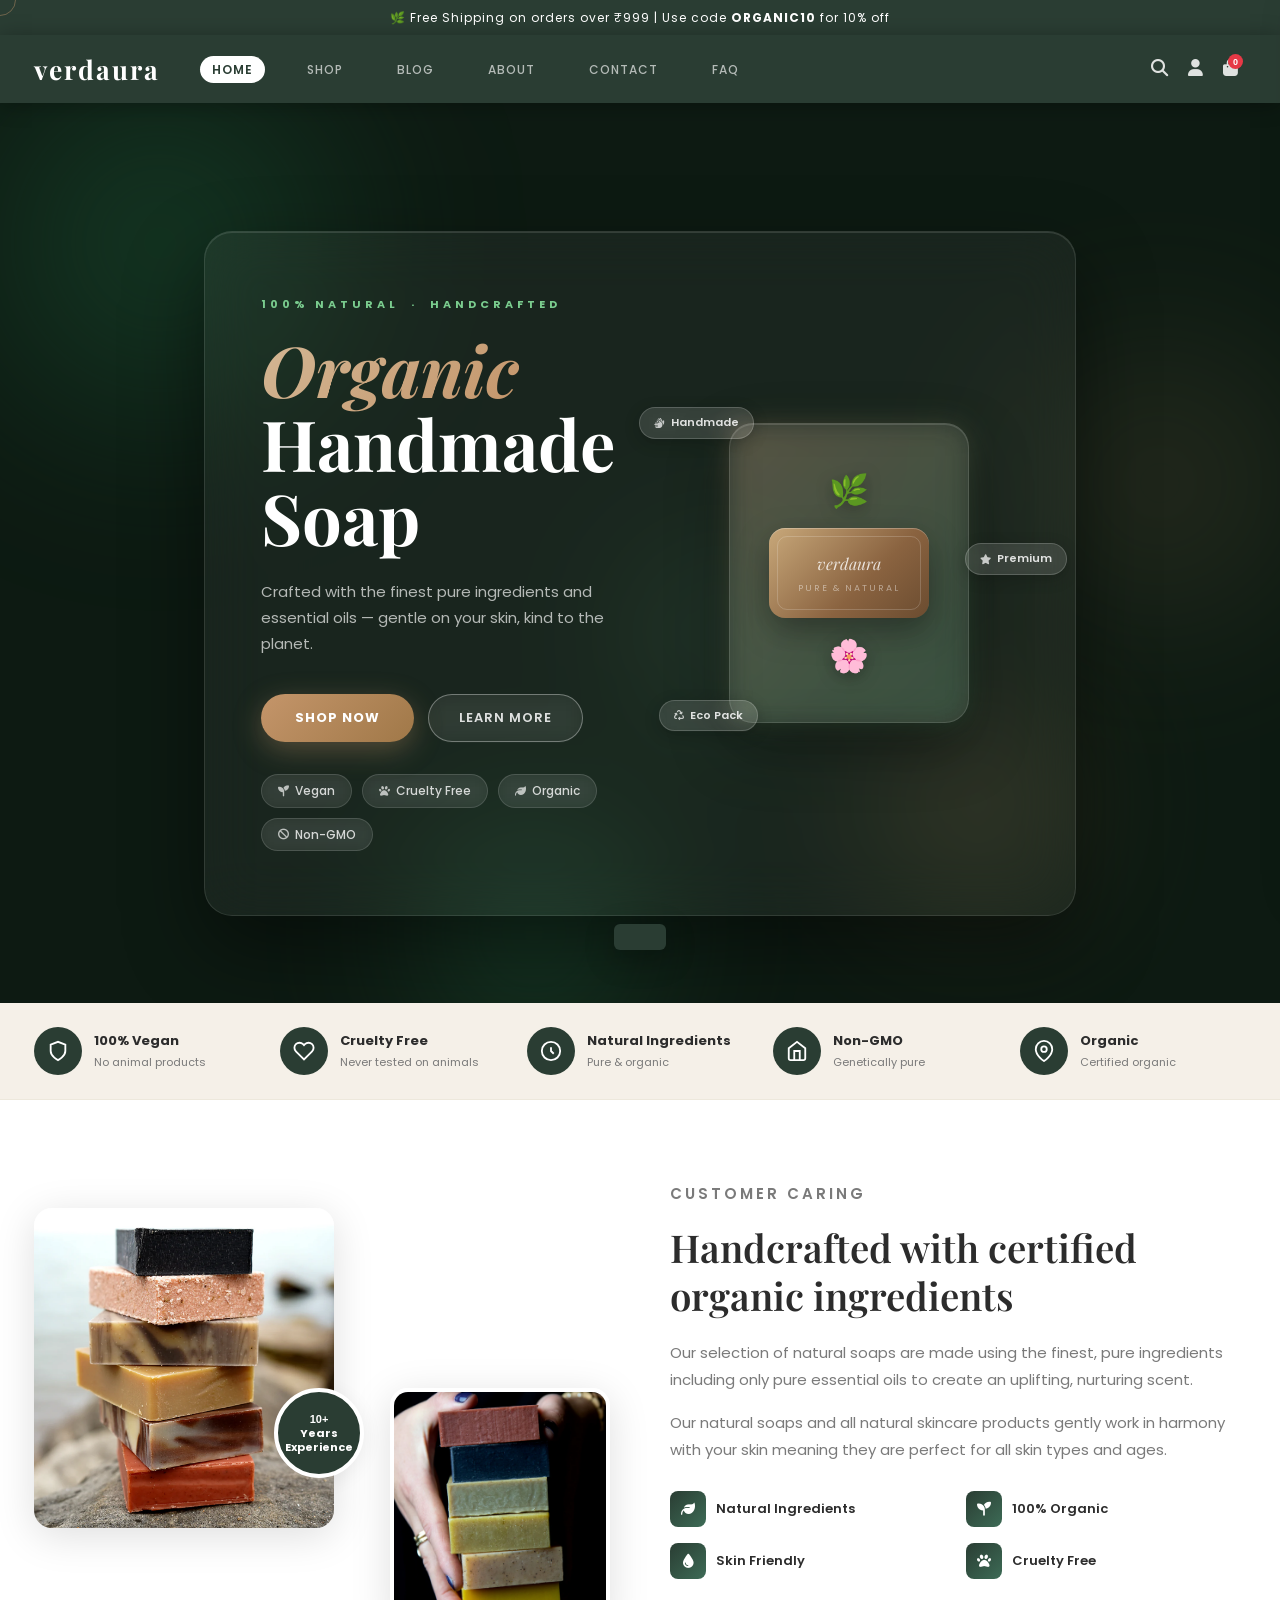
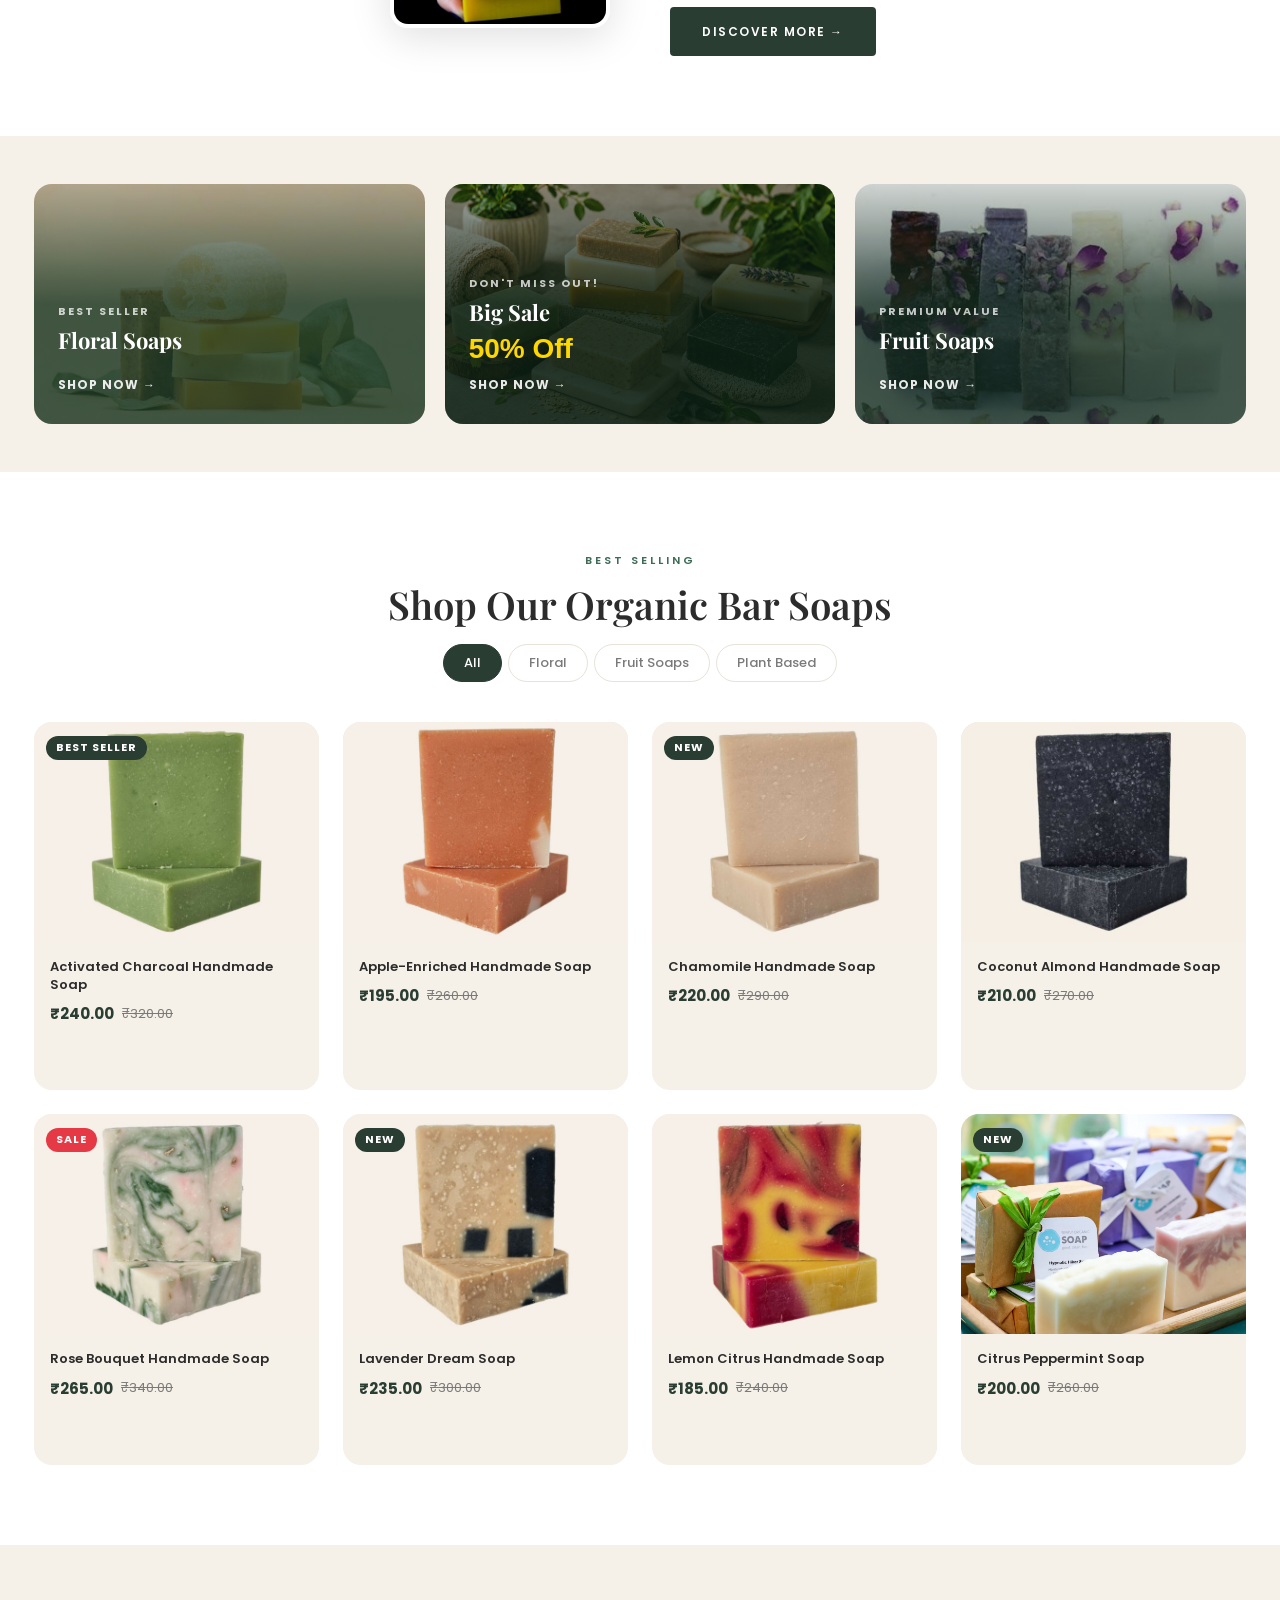
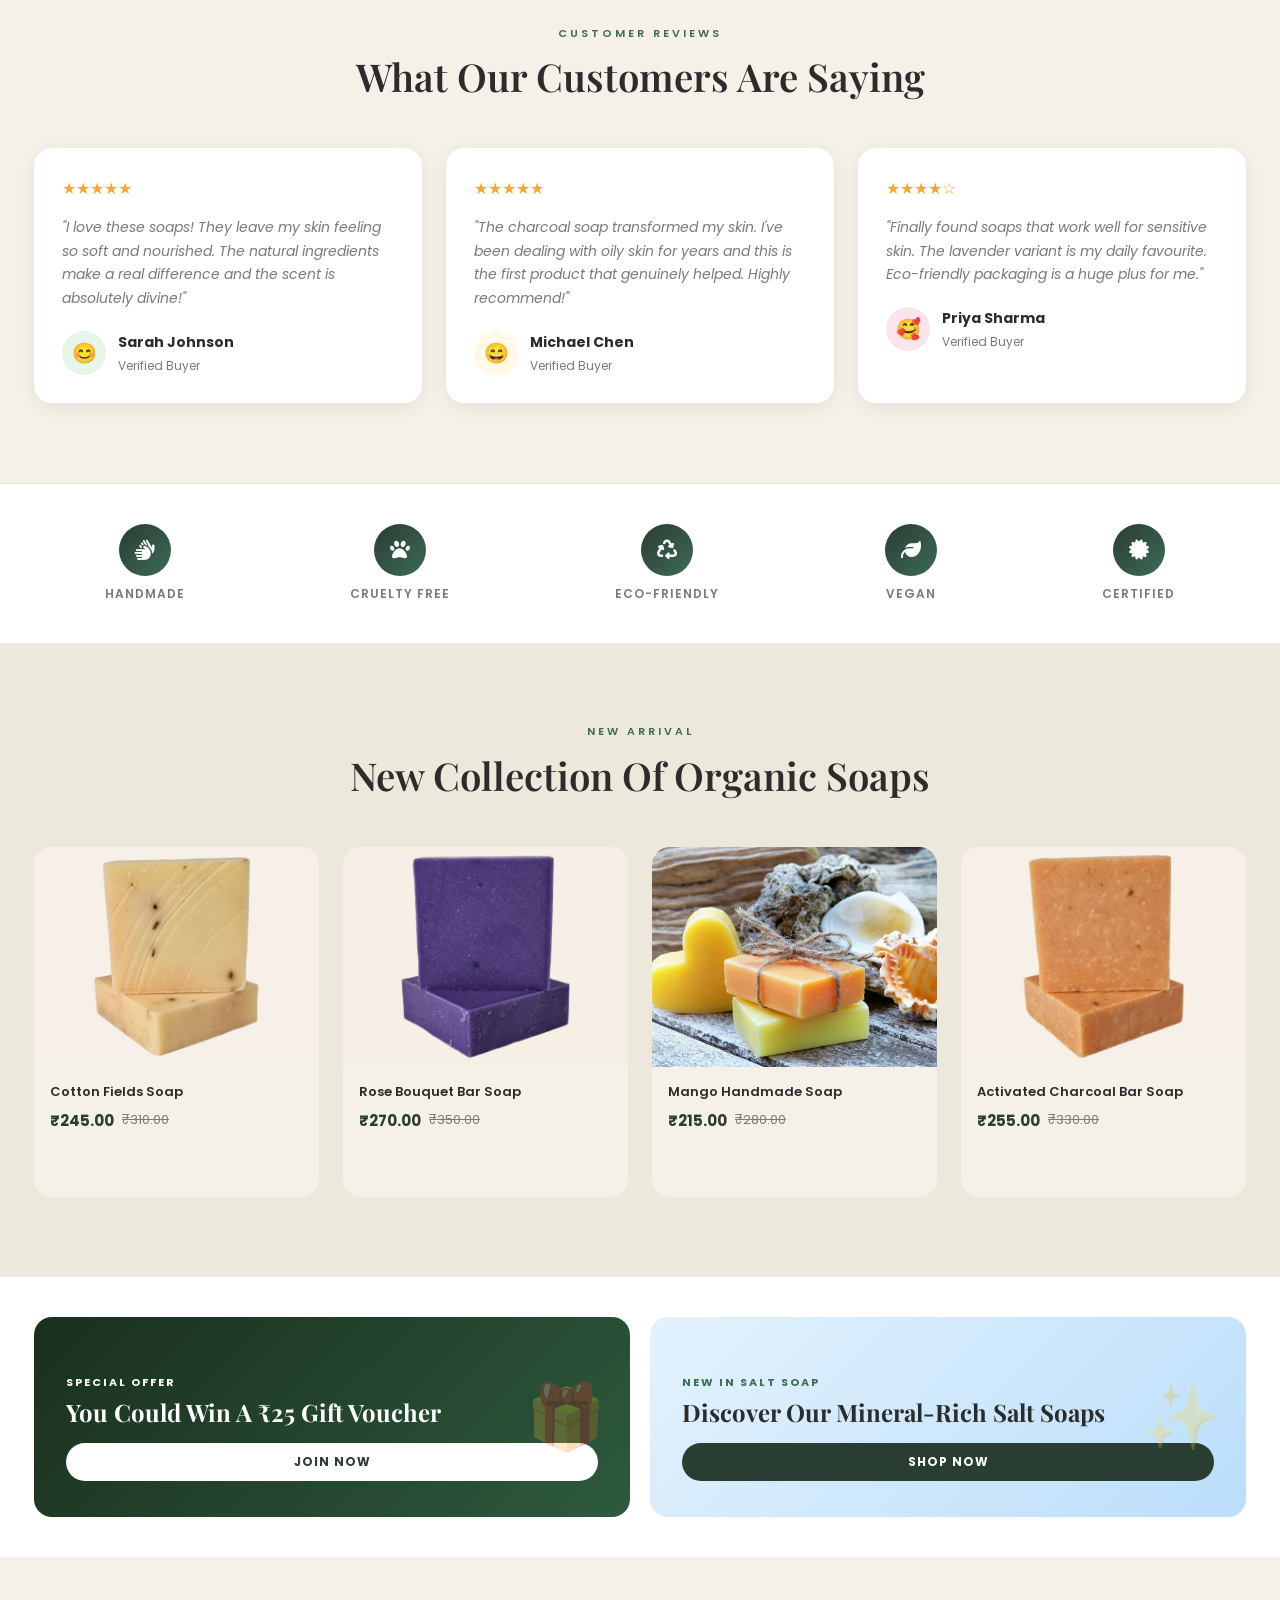
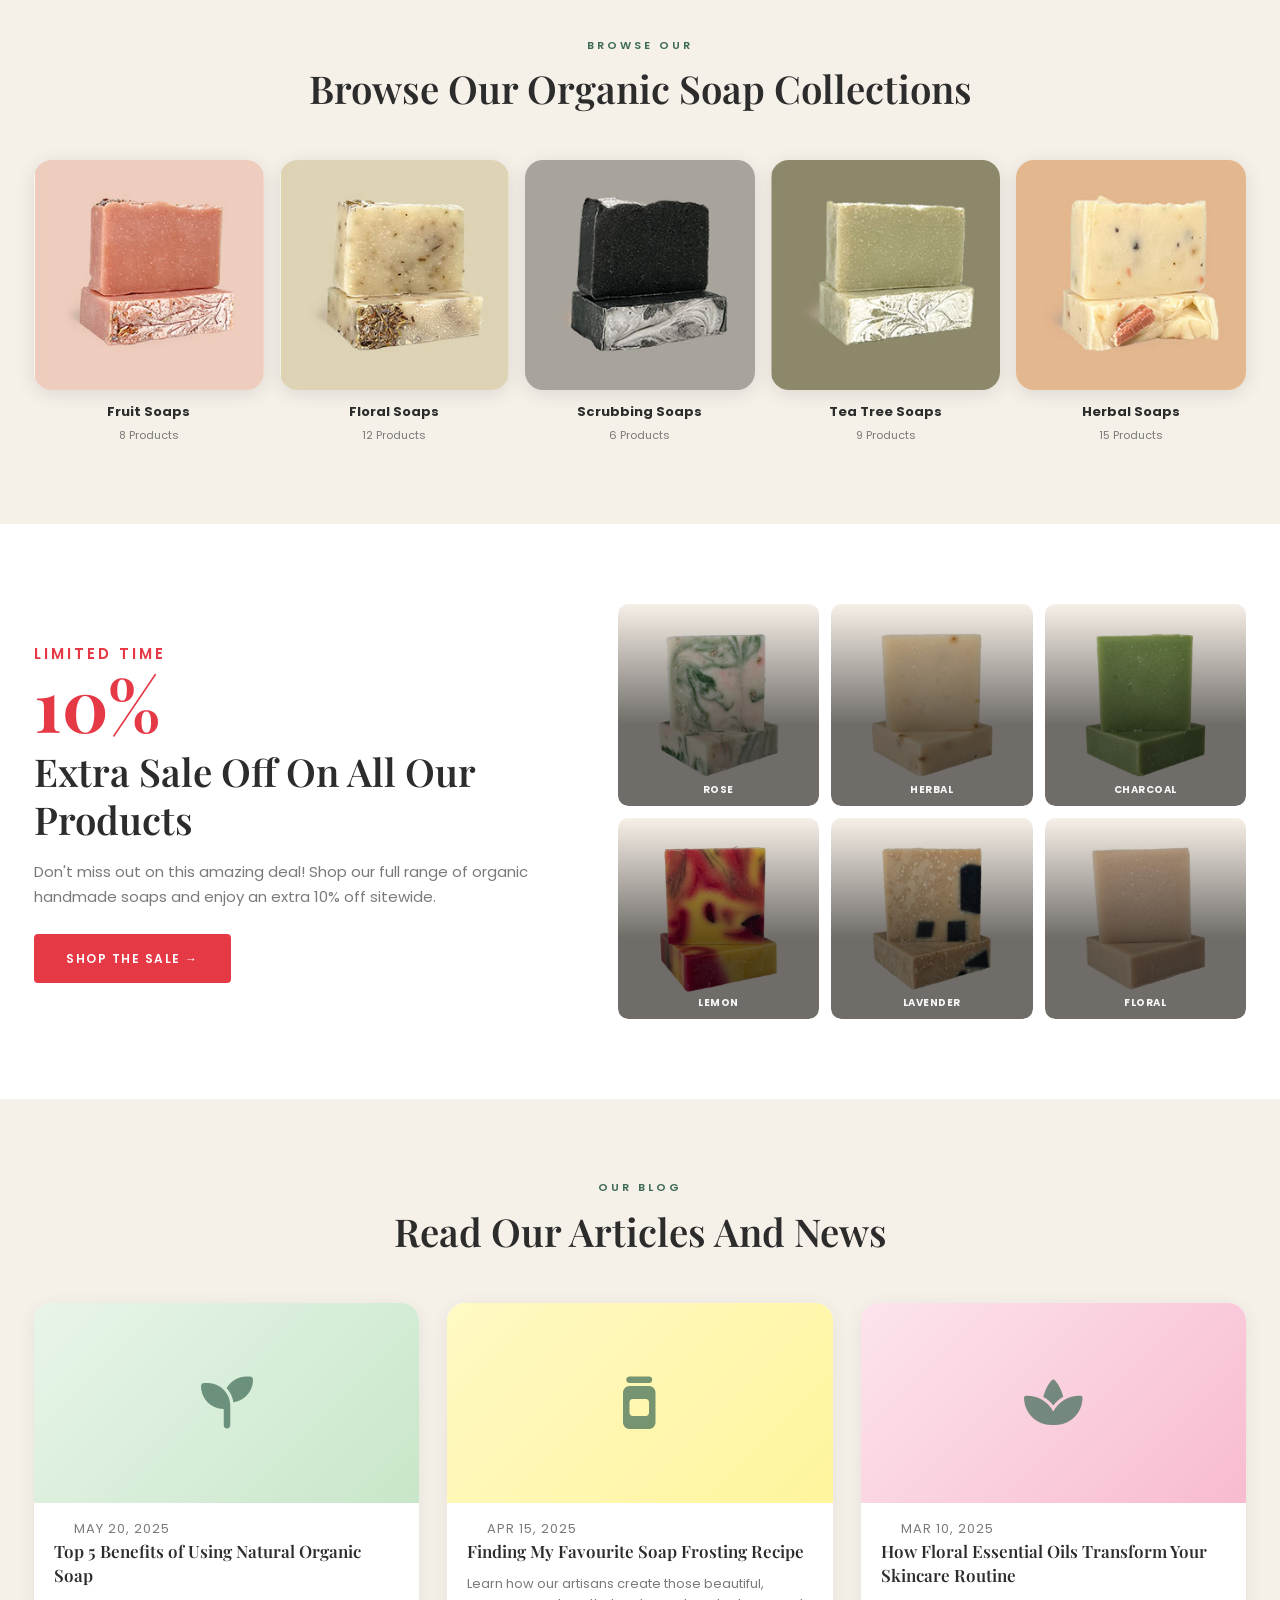
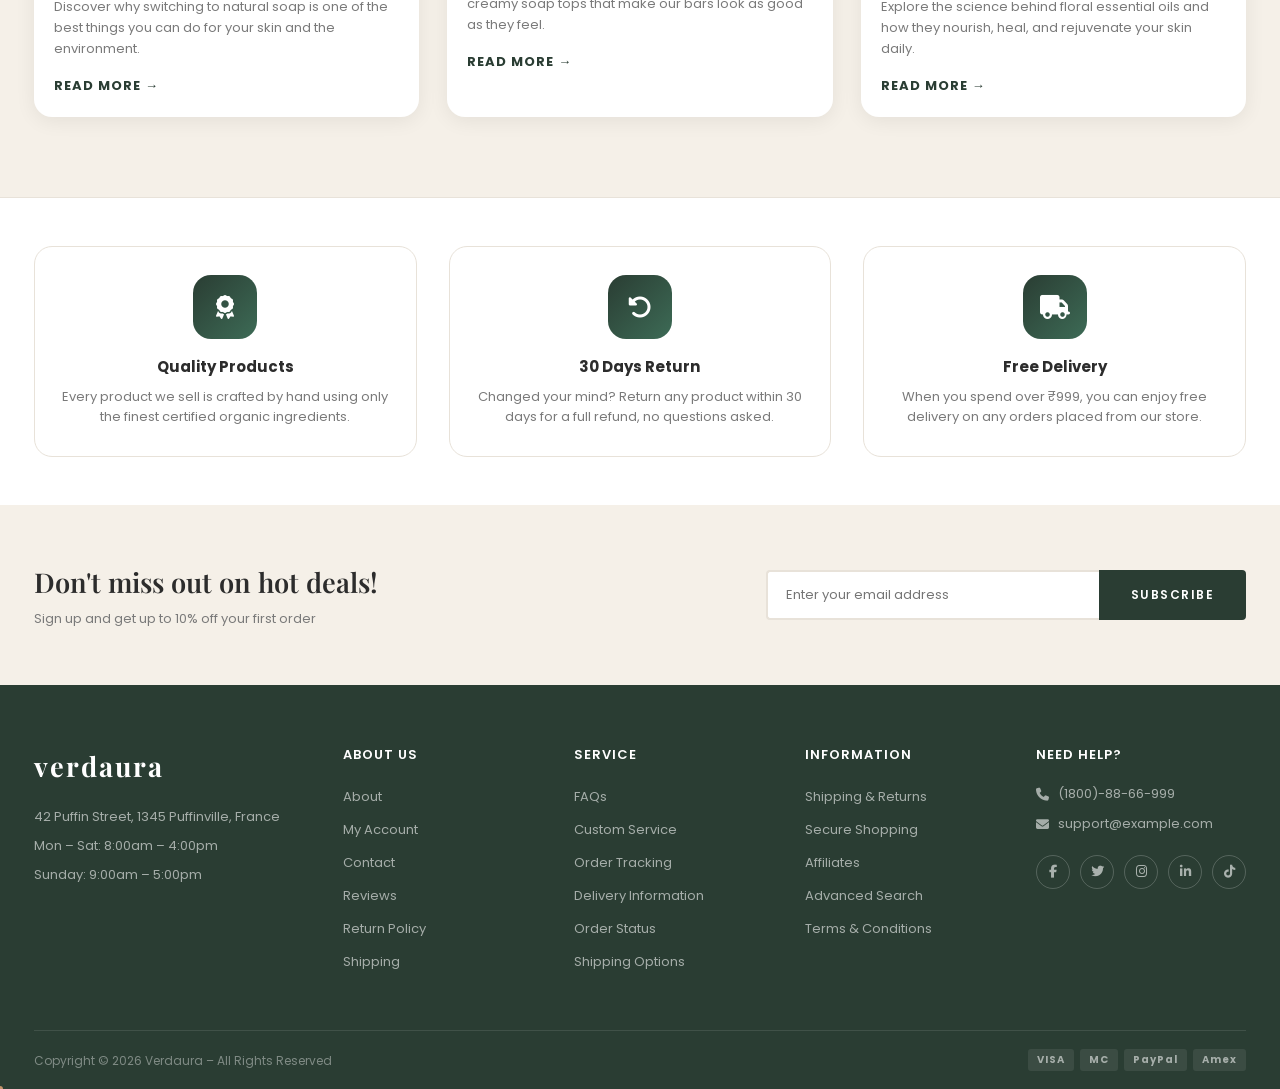
==== commit 07120e8f: "Refactor navigation and contact page layout; remove dropdowns and enhance styles - Simplified naviga" ====
--- a/index.html
+++ b/index.html
@@ -24,16 +24,10 @@
                 <ul>
                     <li class="active"><a href="index.html">Home</a></li>
                     <li><a href="shop.html">Shop</a></li>
-                    <li><a href="product.html">Product</a></li>
                     <li><a href="blog.html">Blog</a></li>
-                    <li class="has-dropdown">
-                        <a href="about.html">Pages <i class="fas fa-chevron-down nav-arrow"></i></a>
-                        <ul class="dropdown">
-                            <li><a href="about.html">About</a></li>
-                            <li><a href="contact.html">Contact</a></li>
-                            <li><a href="faq.html">FAQ</a></li>
-                        </ul>
-                    </li>
+                    <li><a href="about.html">About</a></li>
+                    <li><a href="contact.html">Contact</a></li>
+                    <li><a href="faq.html">FAQ</a></li>
                 </ul>
             </nav>
             <div class="header__actions">
@@ -72,10 +66,10 @@
         <a href="#es-about" class="vh-btn-ghost">Learn More</a>
       </div>
       <div class="vh-pills">
-        <span class="vh-pill">🌱 Vegan</span>
-        <span class="vh-pill">🐰 Cruelty Free</span>
-        <span class="vh-pill">🌿 Organic</span>
-        <span class="vh-pill">✋ Non-GMO</span>
+        <span class="vh-pill"><i class="fas fa-seedling"></i> Vegan</span>
+        <span class="vh-pill"><i class="fas fa-paw"></i> Cruelty Free</span>
+        <span class="vh-pill"><i class="fas fa-leaf"></i> Organic</span>
+        <span class="vh-pill"><i class="fas fa-ban"></i> Non-GMO</span>
       </div>
     </div>
 
@@ -91,9 +85,9 @@
         <span class="vh-soap-leaf vh-soap-leaf--bot">🌸</span>
       </div>
       <!-- floating mini glass tags -->
-      <div class="vh-tag vh-tag--1">🧴 Handmade</div>
-      <div class="vh-tag vh-tag--2">✨ Premium</div>
-      <div class="vh-tag vh-tag--3">🌎 Eco Pack</div>
+      <div class="vh-tag vh-tag--1"><i class="fas fa-hands"></i> Handmade</div>
+      <div class="vh-tag vh-tag--2"><i class="fas fa-star"></i> Premium</div>
+      <div class="vh-tag vh-tag--3"><i class="fas fa-recycle"></i> Eco Pack</div>
     </div>
 
   </div>
@@ -159,19 +153,19 @@
         <p>Our natural soaps and all natural skincare products gently work in harmony with your skin meaning they are perfect for all skin types and ages.</p>
         <div class="es-about-features">
           <div class="es-about-feat">
-            <div class="es-about-feat-icon">🌿</div>
+            <div class="es-about-feat-icon"><i class="fas fa-leaf"></i></div>
             <span>Natural Ingredients</span>
           </div>
           <div class="es-about-feat">
-            <div class="es-about-feat-icon">🌱</div>
+            <div class="es-about-feat-icon"><i class="fas fa-seedling"></i></div>
             <span>100% Organic</span>
           </div>
           <div class="es-about-feat">
-            <div class="es-about-feat-icon">💧</div>
+            <div class="es-about-feat-icon"><i class="fas fa-droplet"></i></div>
             <span>Skin Friendly</span>
           </div>
           <div class="es-about-feat">
-            <div class="es-about-feat-icon">🐰</div>
+            <div class="es-about-feat-icon"><i class="fas fa-paw"></i></div>
             <span>Cruelty Free</span>
           </div>
         </div>
@@ -271,11 +265,11 @@
 <!-- TRUST BADGES -->
 <section class="es-trust-section">
   <div class="es-trust-inner container">
-    <div class="es-trust-item fade-up"><div class="es-trust-icon">🌿</div><span>Handmade</span></div>
-    <div class="es-trust-item fade-up"><div class="es-trust-icon">🐰</div><span>Cruelty Free</span></div>
-    <div class="es-trust-item fade-up"><div class="es-trust-icon">🌱</div><span>Eco-Friendly</span></div>
-    <div class="es-trust-item fade-up"><div class="es-trust-icon">💚</div><span>Vegan</span></div>
-    <div class="es-trust-item fade-up"><div class="es-trust-icon">✔️</div><span>Certified</span></div>
+    <div class="es-trust-item fade-up"><div class="es-trust-icon"><i class="fas fa-hands"></i></div><span>Handmade</span></div>
+    <div class="es-trust-item fade-up"><div class="es-trust-icon"><i class="fas fa-paw"></i></div><span>Cruelty Free</span></div>
+    <div class="es-trust-item fade-up"><div class="es-trust-icon"><i class="fas fa-recycle"></i></div><span>Eco-Friendly</span></div>
+    <div class="es-trust-item fade-up"><div class="es-trust-icon"><i class="fas fa-leaf"></i></div><span>Vegan</span></div>
+    <div class="es-trust-item fade-up"><div class="es-trust-icon"><i class="fas fa-certificate"></i></div><span>Certified</span></div>
   </div>
 </section>
 
@@ -375,21 +369,21 @@
     </div>
     <div class="es-blog-grid">
       <div class="blog-card fade-up">
-        <div class="es-blog-img es-bi1">🌱</div>
+        <div class="es-blog-img es-bi1"><i class="fas fa-seedling"></i></div>
         <p class="es-blog-date">May 20, 2025</p>
         <h3>Top 5 Benefits of Using Natural Organic Soap</h3>
         <p>Discover why switching to natural soap is one of the best things you can do for your skin and the environment.</p>
         <a href="#" class="es-blog-link">Read More →</a>
       </div>
       <div class="blog-card fade-up">
-        <div class="es-blog-img es-bi2">🍯</div>
+        <div class="es-blog-img es-bi2"><i class="fas fa-jar"></i></div>
         <p class="es-blog-date">Apr 15, 2025</p>
         <h3>Finding My Favourite Soap Frosting Recipe</h3>
         <p>Learn how our artisans create those beautiful, creamy soap tops that make our bars look as good as they feel.</p>
         <a href="#" class="es-blog-link">Read More →</a>
       </div>
       <div class="blog-card fade-up">
-        <div class="es-blog-img es-bi3">🌸</div>
+        <div class="es-blog-img es-bi3"><i class="fas fa-spa"></i></div>
         <p class="es-blog-date">Mar 10, 2025</p>
         <h3>How Floral Essential Oils Transform Your Skincare Routine</h3>
         <p>Explore the science behind floral essential oils and how they nourish, heal, and rejuvenate your skin daily.</p>
@@ -404,17 +398,17 @@
   <div class="container">
     <div class="es-service-grid">
       <div class="es-service-item fade-up">
-        <div class="es-service-icon">🏆</div>
+        <div class="es-service-icon"><i class="fas fa-award"></i></div>
         <h4>Quality Products</h4>
         <p>Every product we sell is crafted by hand using only the finest certified organic ingredients.</p>
       </div>
       <div class="es-service-item fade-up">
-        <div class="es-service-icon">🔄</div>
+        <div class="es-service-icon"><i class="fas fa-rotate-left"></i></div>
         <h4>30 Days Return</h4>
         <p>Changed your mind? Return any product within 30 days for a full refund, no questions asked.</p>
       </div>
       <div class="es-service-item fade-up">
-        <div class="es-service-icon">🚚</div>
+        <div class="es-service-icon"><i class="fas fa-truck"></i></div>
         <h4>Free Delivery</h4>
         <p>When you spend over ₹999, you can enjoy free delivery on any orders placed from our store.</p>
       </div>
--- a/style.css
+++ b/style.css
@@ -177,88 +177,6 @@
     vertical-align: middle;
 }
 
-.dropdown {
-    position: absolute;
-    top: 100%;
-    left: 50%;
-    transform: translateX(-50%) translateY(10px) scale(0.96);
-    background: #ffffff;
-    min-width: 200px;
-    border-radius: 14px;
-    box-shadow: 0 20px 60px rgba(0,0,0,0.18), 0 4px 16px rgba(0,0,0,0.08);
-    padding: 8px;
-    opacity: 0;
-    pointer-events: none;
-    transition: opacity 0.25s ease, transform 0.25s cubic-bezier(0.34,1.2,0.64,1);
-    z-index: 500;
-}
-
-/* top notch accent line */
-.dropdown::after {
-    content: '';
-    position: absolute;
-    top: -3px; left: 50%;
-    transform: translateX(-50%);
-    width: 40px; height: 3px;
-    background: var(--brown);
-    border-radius: 0 0 3px 3px;
-}
-
-.dropdown li { display: block; }
-
-.dropdown li a {
-    display: flex;
-    align-items: center;
-    gap: 10px;
-    padding: 11px 16px;
-    font-size: 12px;
-    font-weight: 500;
-    letter-spacing: 0.8px;
-    text-transform: uppercase;
-    color: var(--muted) !important;
-    border-bottom: none !important;
-    border-radius: 8px;
-    transition: background 0.2s ease, color 0.2s ease, padding-left 0.2s ease;
-    white-space: nowrap;
-}
-
-/* leaf icon before each item */
-.dropdown li a::before {
-    content: '🌿';
-    font-size: 13px;
-    opacity: 0;
-    transform: scale(0.6);
-    transition: opacity 0.2s ease, transform 0.2s ease;
-    flex-shrink: 0;
-}
-
-.dropdown li a:hover {
-    background: var(--green-dark) !important;
-    color: #fff !important;
-    padding-left: 20px;
-}
-
-.dropdown li a:hover::before {
-    opacity: 1;
-    transform: scale(1);
-}
-
-/* divider between items */
-.dropdown li + li {
-    border-top: 1px solid rgba(0,0,0,0.05);
-}
-
-.has-dropdown:hover .dropdown,
-.has-dropdown:focus-within .dropdown {
-    opacity: 1;
-    pointer-events: all;
-    transform: translateX(-50%) translateY(0) scale(1);
-}
-
-.has-dropdown:hover > a .nav-arrow {
-    transform: rotate(180deg);
-    opacity: 1;
-}
 
 /* ---- PAGE HERO (inner pages) ---- */
 .page-hero {
@@ -526,33 +444,8 @@
 .value-card p  { font-size: 13px; color: var(--muted); line-height: 1.7; }
 
 /* ---- CONTACT PAGE ---- */
+/* legacy selectors kept minimal — new contact styles are ct-* below */
 .contact-layout { display: grid; grid-template-columns: 1fr 1fr; gap: 60px; align-items: start; }
-.contact-form input,
-.contact-form textarea,
-.contact-form select {
-    width: 100%; padding: 13px 16px;
-    border: 1px solid var(--border);
-    border-radius: 4px; font-size: 13px;
-    font-family: 'Poppins', sans-serif;
-    color: var(--text); background: #fff;
-    outline: none; margin-bottom: 14px;
-    transition: border-color 0.2s;
-}
-.contact-form input:focus,
-.contact-form textarea:focus { border-color: var(--green-dark); }
-.contact-form textarea { height: 130px; resize: vertical; }
-.contact-info-cards { display: flex; flex-direction: column; gap: 16px; }
-.contact-info-card {
-    display: flex; align-items: flex-start; gap: 16px;
-    background: #fff; border-radius: var(--radius);
-    padding: 20px; box-shadow: var(--shadow);
-}
-.contact-info-card i {
-    font-size: 1.2rem; color: var(--green-med);
-    margin-top: 2px; flex-shrink: 0; width: 20px;
-}
-.contact-info-card h4 { font-size: 13px; font-weight: 600; margin-bottom: 4px; }
-.contact-info-card p  { font-size: 13px; color: var(--muted); line-height: 1.6; }
 .map-placeholder {
     height: 200px; border-radius: var(--radius);
     background: linear-gradient(135deg, var(--beige), #e6dfd2);
@@ -602,11 +495,8 @@
     .blog-layout { grid-template-columns: 1fr; }
     .blog-full-grid { grid-template-columns: 1fr; }
     .team-grid { grid-template-columns: repeat(2,1fr); }
-    .contact-layout { grid-template-columns: 1fr; }
     .values-grid { grid-template-columns: 1fr 1fr; }
     .faq-layout { grid-template-columns: 1fr; }
-    .contact-info-cards { grid-template-columns: 1fr; }
-    .contact-form__row { grid-template-columns: 1fr; }
 }
 
 /* =============================================
@@ -1772,65 +1662,159 @@
 .faq-sidebar-widget ul li a { font-size: 13px; color: var(--muted); transition: color 0.2s; }
 .faq-sidebar-widget ul li a:hover { color: var(--green-dark); }
 
-/* ---- CONTACT FORM STRUCTURED ---- */
-.contact-form-wrap h3,
-.contact-map-wrap h3 {
-    font-family: 'Playfair Display', serif;
-    font-size: 1.5rem;
-    font-weight: 600;
-    color: var(--green-dark);
-    margin-bottom: 10px;
-}
-.contact-form__row { display: grid; grid-template-columns: 1fr 1fr; gap: 16px; }
-.contact-form__group { display: flex; flex-direction: column; gap: 6px; margin-bottom: 16px; }
-.contact-form__group label { font-size: 12px; font-weight: 600; color: var(--text); letter-spacing: 0.5px; }
-.contact-map {
-    height: 220px;
-    border-radius: var(--radius);
-    background: linear-gradient(135deg, #d4e3d9, #e6dfd2);
-    border: 1px solid var(--border);
-    overflow: hidden;
-    margin-bottom: 24px;
-}
-.contact-map__placeholder {
-    height: 100%;
-    display: flex; flex-direction: column; align-items: center; justify-content: center;
-    gap: 8px; color: var(--muted);
-}
-.contact-map__placeholder i { font-size: 2rem; color: var(--green-med); }
-.contact-map__placeholder p { font-size: 13px; font-weight: 600; }
-.contact-map__placeholder small { font-size: 11px; }
-.contact-hours h4 {
-    font-family: 'Playfair Display', serif;
-    font-size: 1rem; font-weight: 600;
-    color: var(--green-dark);
-    margin-bottom: 12px;
-}
-.contact-hours ul li {
-    display: flex; justify-content: space-between;
-    padding: 8px 0; border-bottom: 1px solid var(--border);
-    font-size: 13px; color: var(--muted);
-}
-.contact-hours ul li:last-child { border-bottom: none; }
-.contact-info-cards {
-    display: grid;
-    grid-template-columns: repeat(3,1fr);
-    gap: 20px;
-    margin-bottom: 0;
-}
-.contact-info-card {
-    flex-direction: column; align-items: center;
-    text-align: center;
-    gap: 12px;
-}
-.contact-info-card__icon {
-    width: 56px; height: 56px;
-    border-radius: 50%;
-    background: var(--beige);
-    display: flex; align-items: center; justify-content: center;
-    margin: 0 auto 8px;
-}
-.contact-info-card__icon i { font-size: 1.3rem; color: var(--green-med); }
+/* =============================================
+   CONTACT PAGE  (ct-*)
+   ============================================= */
+.ct-section { background: var(--beige); padding: 64px 0 80px; }
+
+.ct-heading { text-align: center; margin-bottom: 48px; }
+.ct-subhead {
+  max-width: 520px; margin: 12px auto 0;
+  font-size: 14px; color: var(--muted); line-height: 1.7;
+}
+
+/* ── Info cards ── */
+.ct-cards {
+  display: grid;
+  grid-template-columns: repeat(3, 1fr);
+  gap: 20px;
+  margin-bottom: 56px;
+}
+.ct-card {
+  background: #fff;
+  border-radius: 18px;
+  padding: 32px 24px;
+  text-align: center;
+  box-shadow: 0 4px 24px rgba(0,0,0,0.06);
+  transition: transform .3s, box-shadow .3s;
+}
+.ct-card:hover { transform: translateY(-4px); box-shadow: 0 10px 36px rgba(0,0,0,0.10); }
+.ct-card__icon {
+  width: 60px; height: 60px; border-radius: 50%;
+  background: linear-gradient(135deg, var(--green-dark), var(--green-med));
+  display: flex; align-items: center; justify-content: center;
+  margin: 0 auto 16px;
+}
+.ct-card__icon i { font-size: 1.25rem; color: #fff; }
+.ct-card h4 { font-size: 14px; font-weight: 700; color: var(--text); margin-bottom: 8px; }
+.ct-card p  { font-size: 13px; color: var(--muted); line-height: 1.7; }
+
+/* ── Form + sidebar layout ── */
+.ct-layout {
+  display: grid;
+  grid-template-columns: 1fr 380px;
+  gap: 32px;
+  align-items: start;
+}
+
+/* ── Form panel ── */
+.ct-form-wrap {
+  background: #fff;
+  border-radius: 20px;
+  padding: 40px 36px;
+  box-shadow: 0 4px 24px rgba(0,0,0,0.06);
+}
+.ct-panel-title {
+  font-family: 'Playfair Display', serif;
+  font-size: 1.45rem; font-weight: 700;
+  color: var(--green-dark); margin-bottom: 28px;
+}
+.ct-form__row {
+  display: grid; grid-template-columns: 1fr 1fr; gap: 16px;
+}
+.ct-form__group { display: flex; flex-direction: column; gap: 6px; margin-bottom: 18px; }
+.ct-form__group label {
+  font-size: 11px; font-weight: 700; letter-spacing: 0.6px;
+  text-transform: uppercase; color: var(--text);
+}
+.ct-form__group label span { color: var(--red); margin-left: 2px; }
+.ct-form input,
+.ct-form textarea {
+  width: 100%; padding: 13px 16px;
+  border: 1.5px solid #e0dbd2;
+  border-radius: 10px; font-size: 13px;
+  font-family: 'Poppins', sans-serif;
+  color: var(--text); background: #faf8f5;
+  outline: none; transition: border-color .2s, background .2s;
+}
+.ct-form input:focus,
+.ct-form textarea:focus {
+  border-color: var(--green-dark);
+  background: #fff;
+}
+.ct-form textarea { height: 140px; resize: vertical; }
+.ct-submit {
+  display: inline-flex; align-items: center; gap: 8px;
+  background: linear-gradient(135deg, var(--green-dark), var(--green-med));
+  color: #fff; border: none; border-radius: 30px;
+  padding: 14px 36px; font-size: 13px; font-weight: 700;
+  letter-spacing: 0.5px; font-family: 'Poppins', sans-serif;
+  cursor: pointer; transition: transform .3s, box-shadow .3s;
+  box-shadow: 0 6px 24px rgba(42,61,51,0.25);
+  width: 100%; justify-content: center;
+}
+.ct-submit:hover { transform: translateY(-2px); box-shadow: 0 10px 32px rgba(42,61,51,0.30); }
+
+/* ── Sidebar ── */
+.ct-sidebar { display: flex; flex-direction: column; gap: 20px; }
+
+.ct-map {
+  background: linear-gradient(135deg, #c8dcd0, #d4e8da);
+  border-radius: 16px;
+  min-height: 180px;
+  display: flex; flex-direction: column;
+  align-items: center; justify-content: center;
+  gap: 8px; text-align: center;
+  padding: 28px 20px; color: var(--muted);
+  border: 1px solid rgba(0,0,0,0.06);
+}
+.ct-map i { font-size: 2rem; color: var(--green-dark); }
+.ct-map p { font-size: 13px; font-weight: 600; color: var(--text); }
+.ct-map small { font-size: 11px; }
+
+.ct-hours {
+  background: #fff;
+  border-radius: 16px;
+  padding: 24px;
+  box-shadow: 0 4px 20px rgba(0,0,0,0.06);
+}
+.ct-hours h4 {
+  font-size: 13px; font-weight: 700; color: var(--green-dark);
+  display: flex; align-items: center; gap: 8px;
+  margin-bottom: 16px;
+}
+.ct-hours ul li {
+  display: flex; justify-content: space-between; align-items: center;
+  padding: 9px 0; border-bottom: 1px solid #f0ece4;
+  font-size: 13px; color: var(--muted);
+}
+.ct-hours ul li:last-child { border-bottom: none; }
+.ct-closed { color: var(--red); font-weight: 600; font-size: 12px; }
+
+.ct-social-row { display: flex; gap: 12px; }
+.ct-social {
+  width: 42px; height: 42px; border-radius: 50%;
+  background: var(--green-dark); color: #fff;
+  display: flex; align-items: center; justify-content: center;
+  font-size: 15px; transition: transform .25s, background .25s;
+}
+.ct-social:hover { background: var(--brown); transform: translateY(-3px); }
+
+/* ── Responsive ── */
+@media (max-width: 900px) {
+  .ct-layout { grid-template-columns: 1fr; }
+  .ct-cards  { grid-template-columns: 1fr 1fr; }
+  .ct-sidebar { flex-direction: row; flex-wrap: wrap; }
+  .ct-map, .ct-hours { flex: 1; min-width: 240px; }
+  .ct-social-row { width: 100%; }
+}
+@media (max-width: 600px) {
+  .ct-cards { grid-template-columns: 1fr; }
+  .ct-form-wrap { padding: 28px 20px; }
+  .ct-form__row { grid-template-columns: 1fr; }
+  .ct-sidebar { flex-direction: column; }
+  .ct-map, .ct-hours { min-width: 0; width: 100%; }
+}
 
 /* ---- ABOUT PAGE ---- */
 .about-img {
@@ -1865,26 +1849,67 @@
 }
 
 @media (max-width: 768px) {
+    /* ── Mobile nav panel ── */
     .header__nav {
         display: none;
         position: absolute;
         top: 68px; left: 0; right: 0;
         background: var(--green-dark);
-        padding: 16px 24px 20px;
+        padding: 12px 0 16px;
         z-index: 800;
         border-top: 1px solid rgba(255,255,255,0.1);
+        max-height: calc(100vh - 68px);
+        overflow-y: auto;
     }
     .header__nav.nav--open { display: block; }
-    .header__nav ul { flex-direction: column !important; gap: 4px !important; }
-    .header__nav ul li a { display: block; padding: 10px 0; }
-    .mobile-menu-btn { display: block; }
+
+    /* nav list items */
+    .header__nav ul { flex-direction: column !important; gap: 0 !important; }
+    .header__nav ul li a {
+        display: block;
+        padding: 12px 24px !important;
+        border-radius: 0 !important;
+        background: transparent !important;
+        color: rgba(255,255,255,0.85) !important;
+        font-size: 13px !important;
+        border-bottom: 1px solid rgba(255,255,255,0.07);
+    }
+    .header__nav ul li.active a {
+        color: #fff !important;
+        background: rgba(255,255,255,0.10) !important;
+        font-weight: 600;
+        border-left: 3px solid var(--brown);
+    }
+    .header__nav ul li a:hover {
+        background: rgba(255,255,255,0.08) !important;
+        color: #fff !important;
+    }
+
+.mobile-menu-btn { display: block; }
     section { padding: 56px 0; }
     .section-title { margin-bottom: 36px; }
     .hero__title { font-size: clamp(2.4rem, 10vw, 3.5rem); }
     .testimonials__grid { grid-template-columns: 1fr; }
     .categories__grid { grid-template-columns: repeat(2,1fr); }
+
+    /* ── Newsletter subscribe ── */
     .newsletter__inner { flex-direction: column; text-align: center; }
-    .newsletter__form { max-width: 100%; width: 100%; }
+    .newsletter__form {
+        max-width: 100%; width: 100%;
+        flex-direction: column;
+        gap: 10px;
+    }
+    .newsletter-input {
+        border-right: 2px solid var(--border);
+        border-radius: 4px;
+        width: 100%;
+    }
+    .newsletter__form .btn {
+        border-radius: 4px;
+        width: 100%;
+        text-align: center;
+    }
+
     .cart-sidebar { width: 100%; }
     .footer__main { grid-template-columns: 1fr 1fr; }
 }
@@ -2080,7 +2105,9 @@
   font-size: 12px;
   font-weight: 500;
   transition: background .25s;
-}
+  display: inline-flex; align-items: center; gap: 6px;
+}
+.vh-pill i { font-size: 11px; opacity: 0.85; }
 .vh-pill:hover {
   background: rgba(255,255,255,0.13);
 }
@@ -2187,7 +2214,9 @@
   white-space: nowrap;
   box-shadow: 0 4px 16px rgba(0,0,0,0.2);
   animation: vhFloat 7s ease-in-out infinite;
-}
+  display: inline-flex; align-items: center; gap: 6px;
+}
+.vh-tag i { font-size: 10px; opacity: 0.85; }
 .vh-tag--1 { top: -16px;  left: -40px;  animation-delay: 0s;    animation-duration: 8s; }
 .vh-tag--2 { top: 40%;    right: -48px; animation-delay: 1.5s;  animation-duration: 9s; }
 .vh-tag--3 { bottom: -8px; left: -20px; animation-delay: 0.8s;  animation-duration: 7.5s; }
@@ -2258,10 +2287,12 @@
 }
 .es-about-feat { display: flex; align-items: center; gap: 10px; }
 .es-about-feat-icon {
-  width: 36px; height: 36px; background: #f5f0e8;
+  width: 36px; height: 36px;
+  background: linear-gradient(135deg, var(--green-dark), var(--green-med));
   border-radius: 8px; display: flex; align-items: center; justify-content: center;
-  font-size: 18px; flex-shrink: 0;
-}
+  flex-shrink: 0;
+}
+.es-about-feat-icon i { font-size: 14px; color: #fff; }
 .es-about-feat span { font-size: 13px; font-weight: 600; color: var(--text); }
 
 /* =============================================
@@ -2419,7 +2450,13 @@
 .es-trust-item {
   display: flex; flex-direction: column; align-items: center; gap: 8px; text-align: center;
 }
-.es-trust-icon { font-size: 36px; }
+.es-trust-icon {
+  width: 52px; height: 52px;
+  background: linear-gradient(135deg, var(--green-dark), var(--green-med));
+  border-radius: 50%;
+  display: flex; align-items: center; justify-content: center;
+}
+.es-trust-icon i { font-size: 20px; color: #fff; }
 .es-trust-item span {
   font-size: 12px; font-weight: 600; color: var(--muted); letter-spacing: 1px; text-transform: uppercase;
 }
@@ -2541,8 +2578,9 @@
 .es-blog-section .blog-card { background: #fff; border-radius: 18px; }
 .es-blog-img {
   height: 200px; overflow: hidden; display: flex; align-items: center;
-  justify-content: center; font-size: 64px;
-}
+  justify-content: center;
+}
+.es-blog-img i { font-size: 52px; color: var(--green-med); opacity: 0.7; }
 .es-bi1 { background: linear-gradient(135deg, #e8f5e9, #c8e6c9); }
 .es-bi2 { background: linear-gradient(135deg, #fff9c4, #fff59d); }
 .es-bi3 { background: linear-gradient(135deg, #fce4ec, #f8bbd0); }
@@ -2577,7 +2615,14 @@
   text-align: center; padding: 28px 20px;
   border: 1px solid var(--border); border-radius: 18px;
 }
-.es-service-icon { font-size: 42px; margin-bottom: 12px; }
+.es-service-icon {
+  width: 64px; height: 64px;
+  background: linear-gradient(135deg, var(--green-dark), var(--green-med));
+  border-radius: 18px;
+  display: flex; align-items: center; justify-content: center;
+  margin: 0 auto 16px;
+}
+.es-service-icon i { font-size: 24px; color: #fff; }
 .es-service-item h4 { font-size: 15px; font-weight: 700; margin-bottom: 8px; color: var(--text); }
 .es-service-item p  { font-size: 13px; color: var(--muted); line-height: 1.6; }
 
